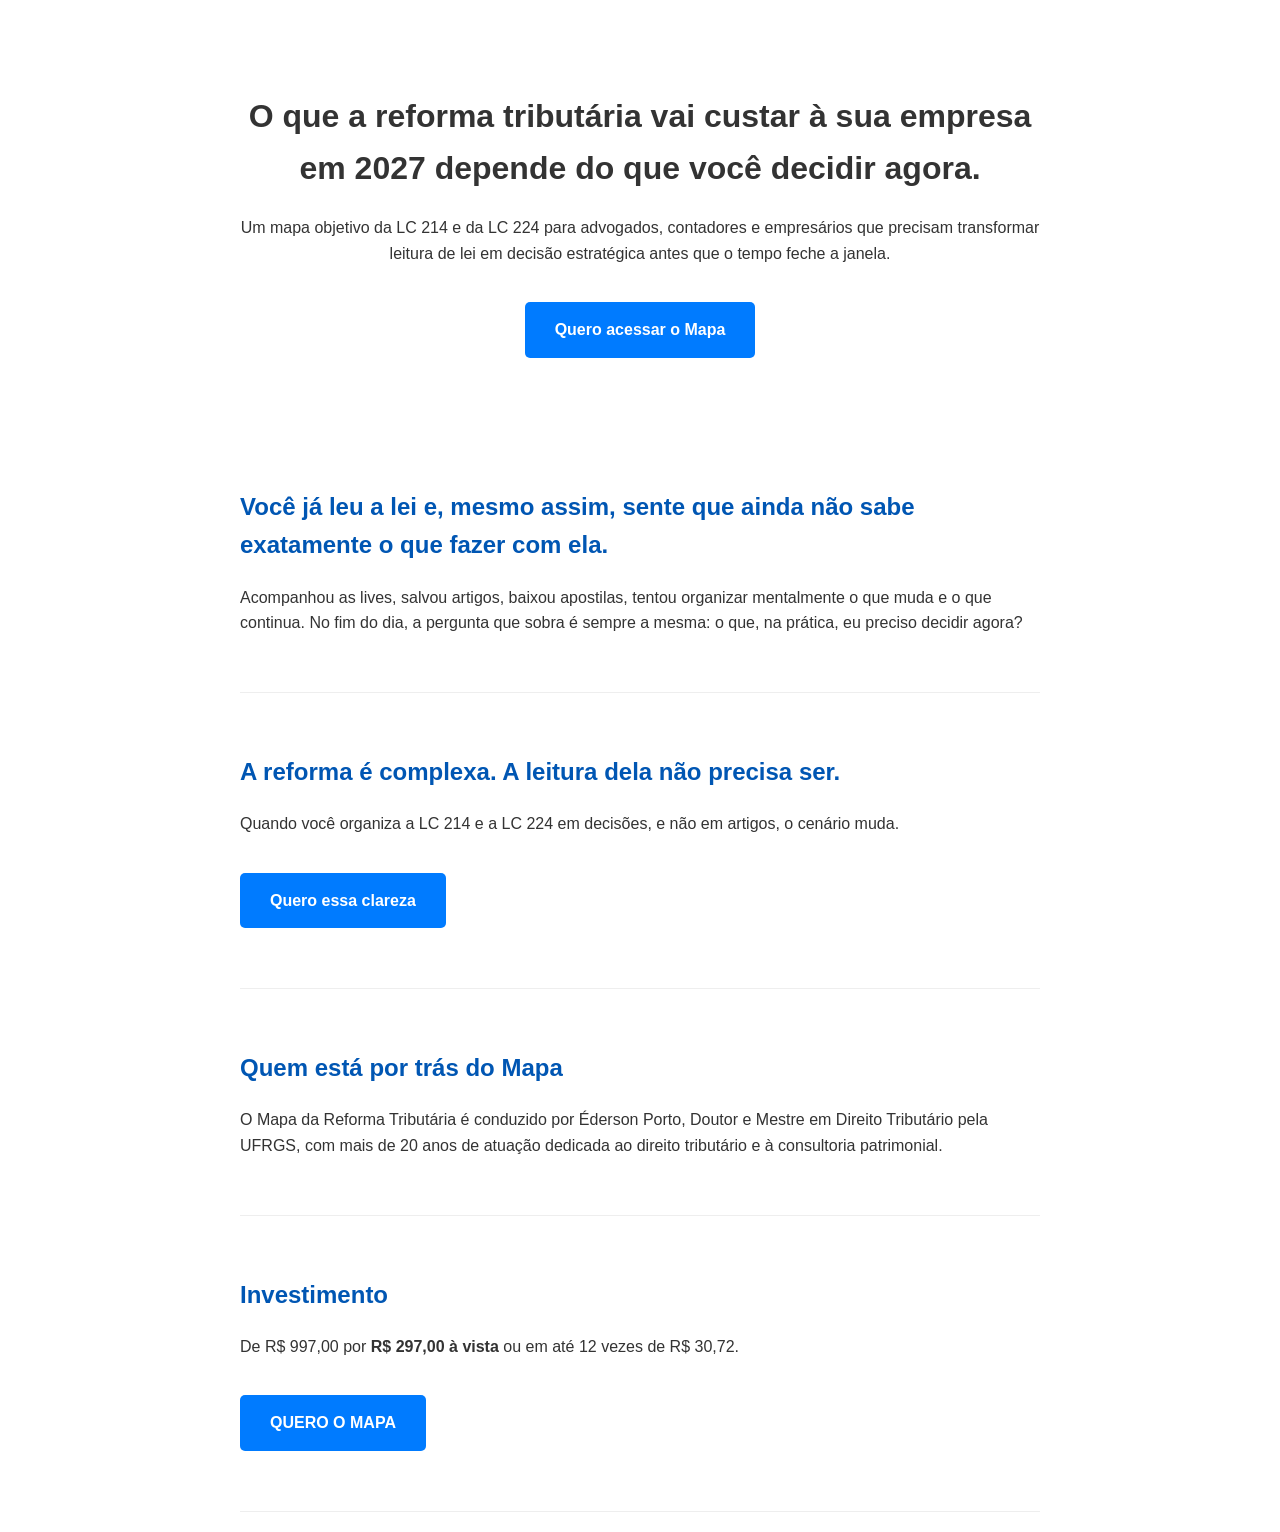
==== mapa-reforma-estratégico.html @ 12ea0cee "feat: deploy página mapa reforma estratégico" ====
<!DOCTYPE html>
<html lang="pt-BR">
<head>
    <meta charset="UTF-8">
    <meta name="viewport" content="width=device-width, initial-scale=1.0">
    <title>Mapa da Reforma Tributária Estratégico</title>
    <style>
        body { font-family: 'Inter', sans-serif; line-height: 1.6; color: #333; max-width: 800px; margin: 0 auto; padding: 20px; }
        .hero { text-align: center; padding: 50px 0; }
        .button { display: inline-block; padding: 15px 30px; background-color: #007bff; color: white; text-decoration: none; border-radius: 5px; font-weight: bold; margin: 20px 0; }
        .section { padding: 40px 0; border-bottom: 1px solid #eee; }
        h2 { color: #0056b3; }
    </style>
</head>
<body>
    <div class="hero">
        <h1>O que a reforma tributária vai custar à sua empresa em 2027 depende do que você decidir agora.</h1>
        <p>Um mapa objetivo da LC 214 e da LC 224 para advogados, contadores e empresários que precisam transformar leitura de lei em decisão estratégica antes que o tempo feche a janela.</p>
        <a href="#" class="button">Quero acessar o Mapa</a>
    </div>

    <div class="section">
        <h2>Você já leu a lei e, mesmo assim, sente que ainda não sabe exatamente o que fazer com ela.</h2>
        <p>Acompanhou as lives, salvou artigos, baixou apostilas, tentou organizar mentalmente o que muda e o que continua. No fim do dia, a pergunta que sobra é sempre a mesma: o que, na prática, eu preciso decidir agora?</p>
    </div>

    <div class="section">
        <h2>A reforma é complexa. A leitura dela não precisa ser.</h2>
        <p>Quando você organiza a LC 214 e a LC 224 em decisões, e não em artigos, o cenário muda.</p>
        <a href="#" class="button">Quero essa clareza</a>
    </div>

    <div class="section">
        <h2>Quem está por trás do Mapa</h2>
        <p>O Mapa da Reforma Tributária é conduzido por Éderson Porto, Doutor e Mestre em Direito Tributário pela UFRGS, com mais de 20 anos de atuação dedicada ao direito tributário e à consultoria patrimonial.</p>
    </div>

    <div class="section">
        <h2>Investimento</h2>
        <p>De R$ 997,00 por <strong>R$ 297,00 à vista</strong> ou em até 12 vezes de R$ 30,72.</p>
        <a href="#" class="button">QUERO O MAPA</a>
    </div>
</body>
</html>
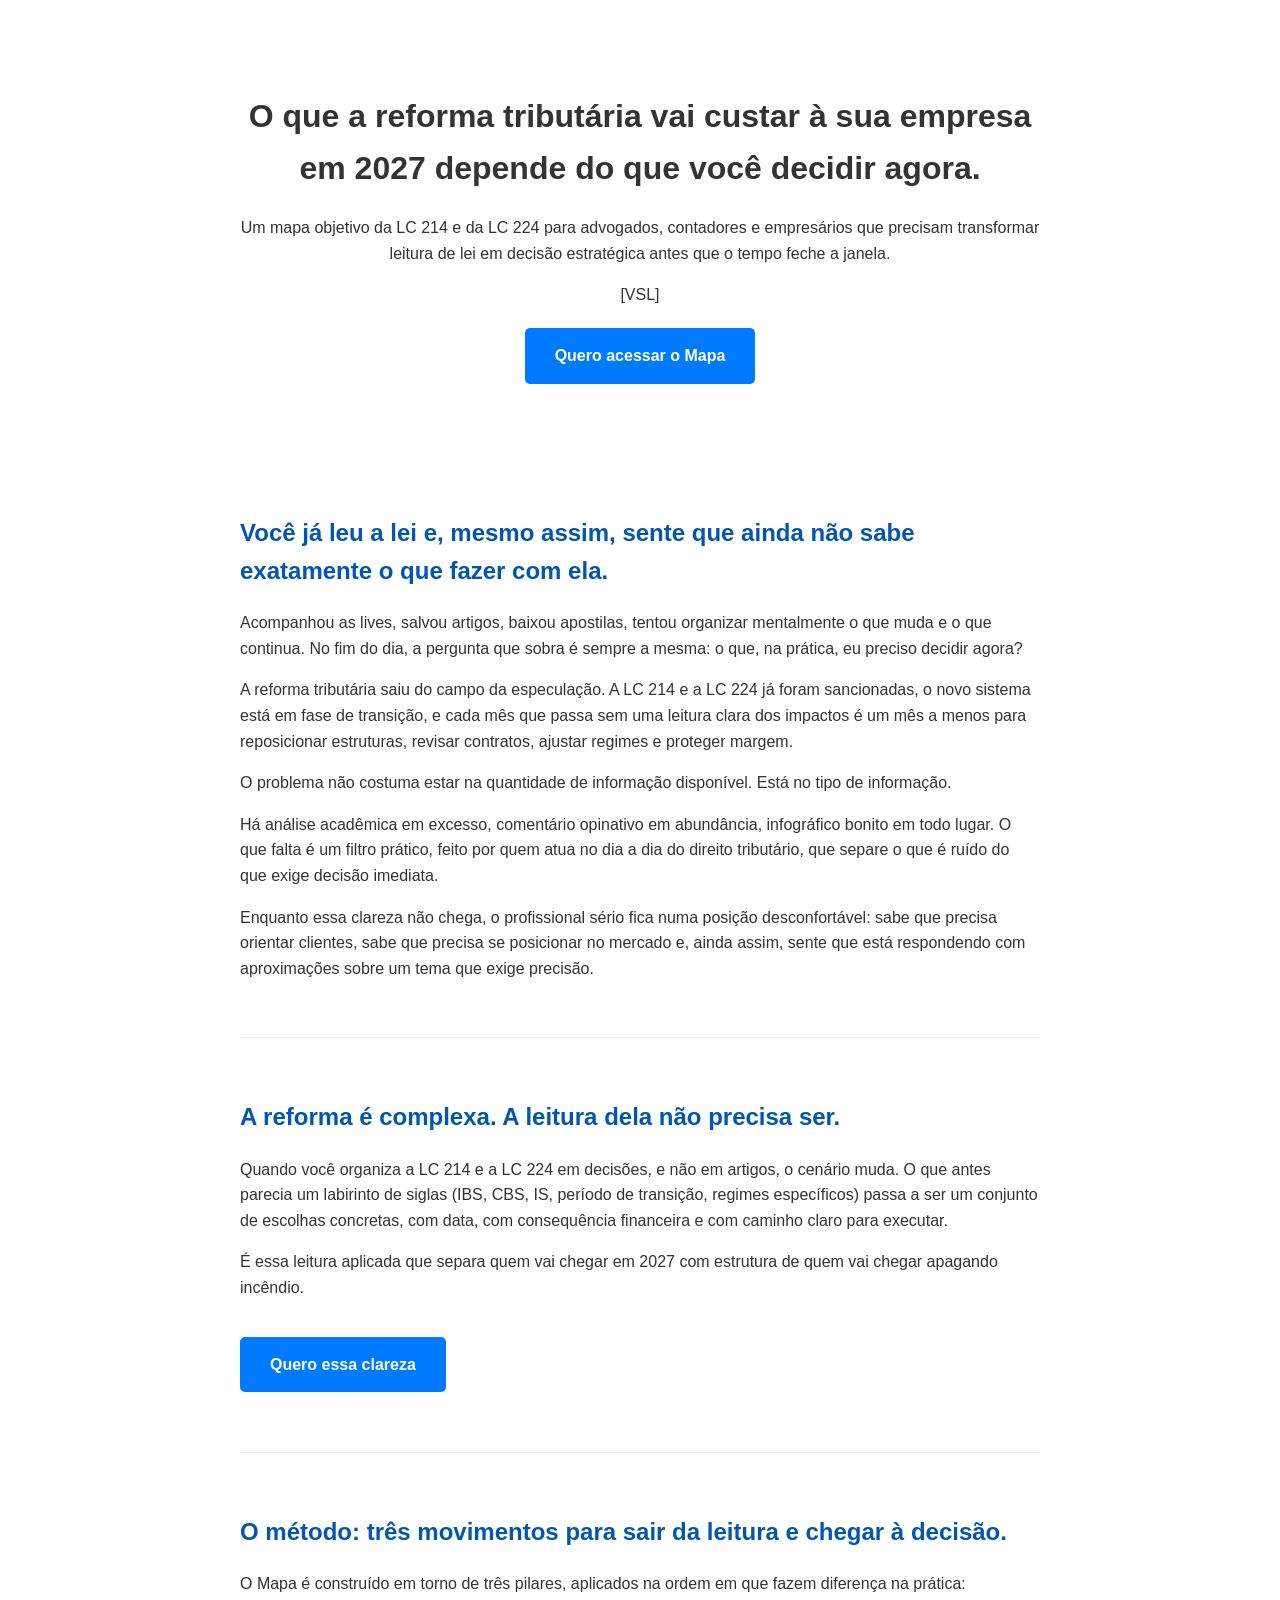
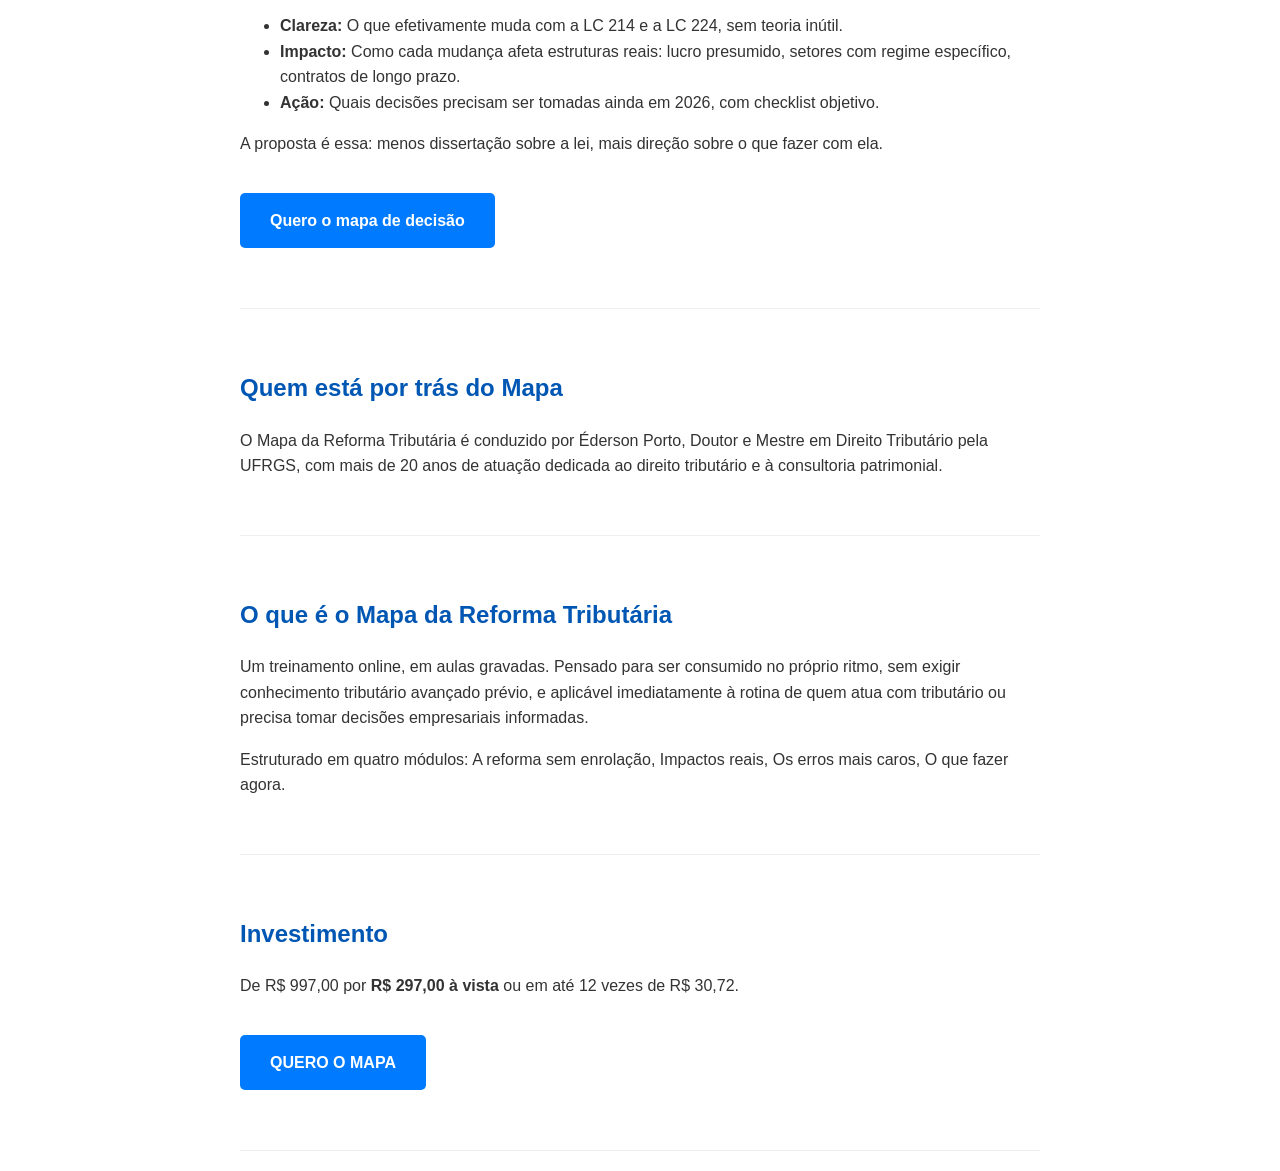
==== commit a84baab9: "feat: adicionar copy completa na pagina" ====
--- a/mapa-reforma-estratégico.html
+++ b/mapa-reforma-estratégico.html
@@ -3,7 +3,7 @@
 <head>
     <meta charset="UTF-8">
     <meta name="viewport" content="width=device-width, initial-scale=1.0">
-    <title>Mapa da Reforma Tributária Estratégico</title>
+    <title>Mapa da Reforma Tributária - Estratégico</title>
     <style>
         body { font-family: 'Inter', sans-serif; line-height: 1.6; color: #333; max-width: 800px; margin: 0 auto; padding: 20px; }
         .hero { text-align: center; padding: 50px 0; }
@@ -16,23 +16,47 @@
     <div class="hero">
         <h1>O que a reforma tributária vai custar à sua empresa em 2027 depende do que você decidir agora.</h1>
         <p>Um mapa objetivo da LC 214 e da LC 224 para advogados, contadores e empresários que precisam transformar leitura de lei em decisão estratégica antes que o tempo feche a janela.</p>
+        <div class="placeholder">[VSL]</div>
         <a href="#" class="button">Quero acessar o Mapa</a>
     </div>
 
     <div class="section">
         <h2>Você já leu a lei e, mesmo assim, sente que ainda não sabe exatamente o que fazer com ela.</h2>
         <p>Acompanhou as lives, salvou artigos, baixou apostilas, tentou organizar mentalmente o que muda e o que continua. No fim do dia, a pergunta que sobra é sempre a mesma: o que, na prática, eu preciso decidir agora?</p>
+        <p>A reforma tributária saiu do campo da especulação. A LC 214 e a LC 224 já foram sancionadas, o novo sistema está em fase de transição, e cada mês que passa sem uma leitura clara dos impactos é um mês a menos para reposicionar estruturas, revisar contratos, ajustar regimes e proteger margem.</p>
+        <p>O problema não costuma estar na quantidade de informação disponível. Está no tipo de informação.</p>
+        <p>Há análise acadêmica em excesso, comentário opinativo em abundância, infográfico bonito em todo lugar. O que falta é um filtro prático, feito por quem atua no dia a dia do direito tributário, que separe o que é ruído do que exige decisão imediata.</p>
+        <p>Enquanto essa clareza não chega, o profissional sério fica numa posição desconfortável: sabe que precisa orientar clientes, sabe que precisa se posicionar no mercado e, ainda assim, sente que está respondendo com aproximações sobre um tema que exige precisão.</p>
     </div>
 
     <div class="section">
         <h2>A reforma é complexa. A leitura dela não precisa ser.</h2>
-        <p>Quando você organiza a LC 214 e a LC 224 em decisões, e não em artigos, o cenário muda.</p>
+        <p>Quando você organiza a LC 214 e a LC 224 em decisões, e não em artigos, o cenário muda. O que antes parecia um labirinto de siglas (IBS, CBS, IS, período de transição, regimes específicos) passa a ser um conjunto de escolhas concretas, com data, com consequência financeira e com caminho claro para executar.</p>
+        <p>É essa leitura aplicada que separa quem vai chegar em 2027 com estrutura de quem vai chegar apagando incêndio.</p>
         <a href="#" class="button">Quero essa clareza</a>
+    </div>
+
+    <div class="section">
+        <h2>O método: três movimentos para sair da leitura e chegar à decisão.</h2>
+        <p>O Mapa é construído em torno de três pilares, aplicados na ordem em que fazem diferença na prática:</p>
+        <ul>
+            <li><strong>Clareza:</strong> O que efetivamente muda com a LC 214 e a LC 224, sem teoria inútil.</li>
+            <li><strong>Impacto:</strong> Como cada mudança afeta estruturas reais: lucro presumido, setores com regime específico, contratos de longo prazo.</li>
+            <li><strong>Ação:</strong> Quais decisões precisam ser tomadas ainda em 2026, com checklist objetivo.</li>
+        </ul>
+        <p>A proposta é essa: menos dissertação sobre a lei, mais direção sobre o que fazer com ela.</p>
+        <a href="#" class="button">Quero o mapa de decisão</a>
     </div>
 
     <div class="section">
         <h2>Quem está por trás do Mapa</h2>
         <p>O Mapa da Reforma Tributária é conduzido por Éderson Porto, Doutor e Mestre em Direito Tributário pela UFRGS, com mais de 20 anos de atuação dedicada ao direito tributário e à consultoria patrimonial.</p>
+    </div>
+
+    <div class="section">
+        <h2>O que é o Mapa da Reforma Tributária</h2>
+        <p>Um treinamento online, em aulas gravadas. Pensado para ser consumido no próprio ritmo, sem exigir conhecimento tributário avançado prévio, e aplicável imediatamente à rotina de quem atua com tributário ou precisa tomar decisões empresariais informadas.</p>
+        <p>Estruturado em quatro módulos: A reforma sem enrolação, Impactos reais, Os erros mais caros, O que fazer agora.</p>
     </div>
 
     <div class="section">
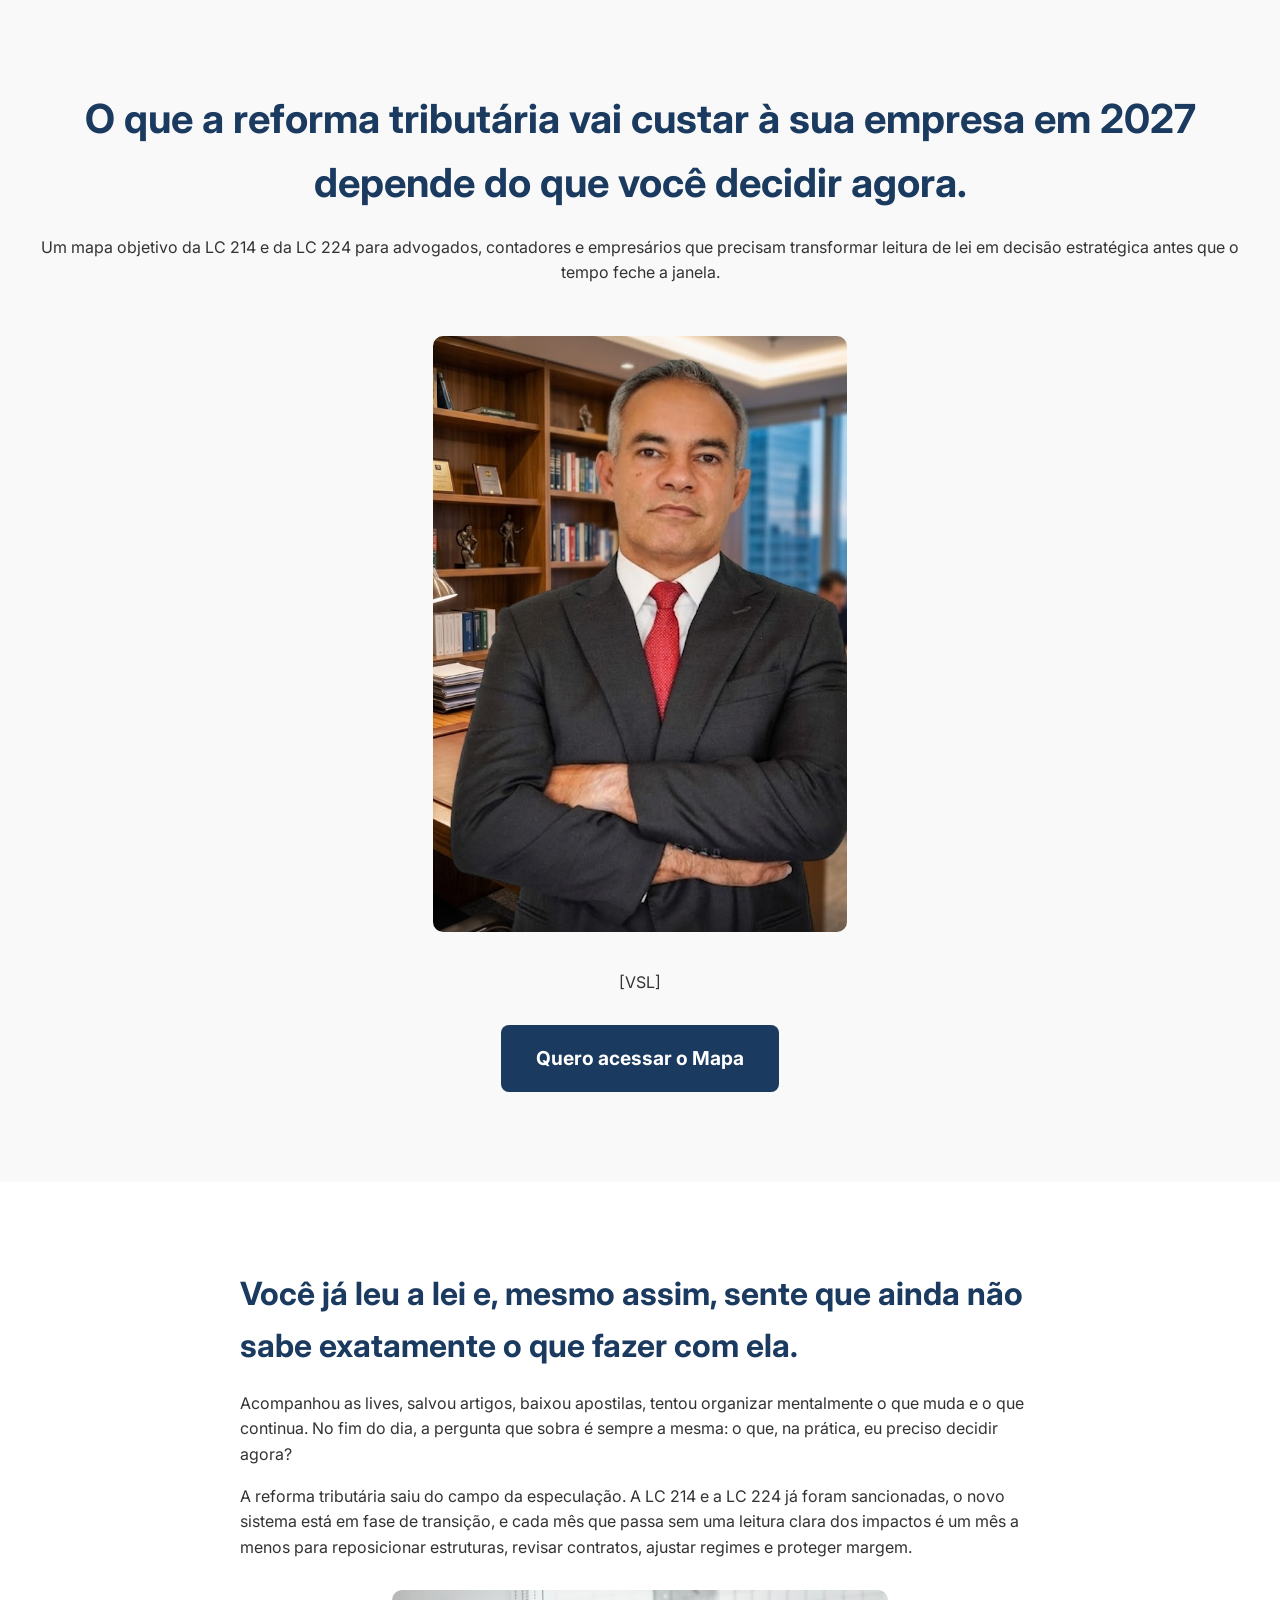
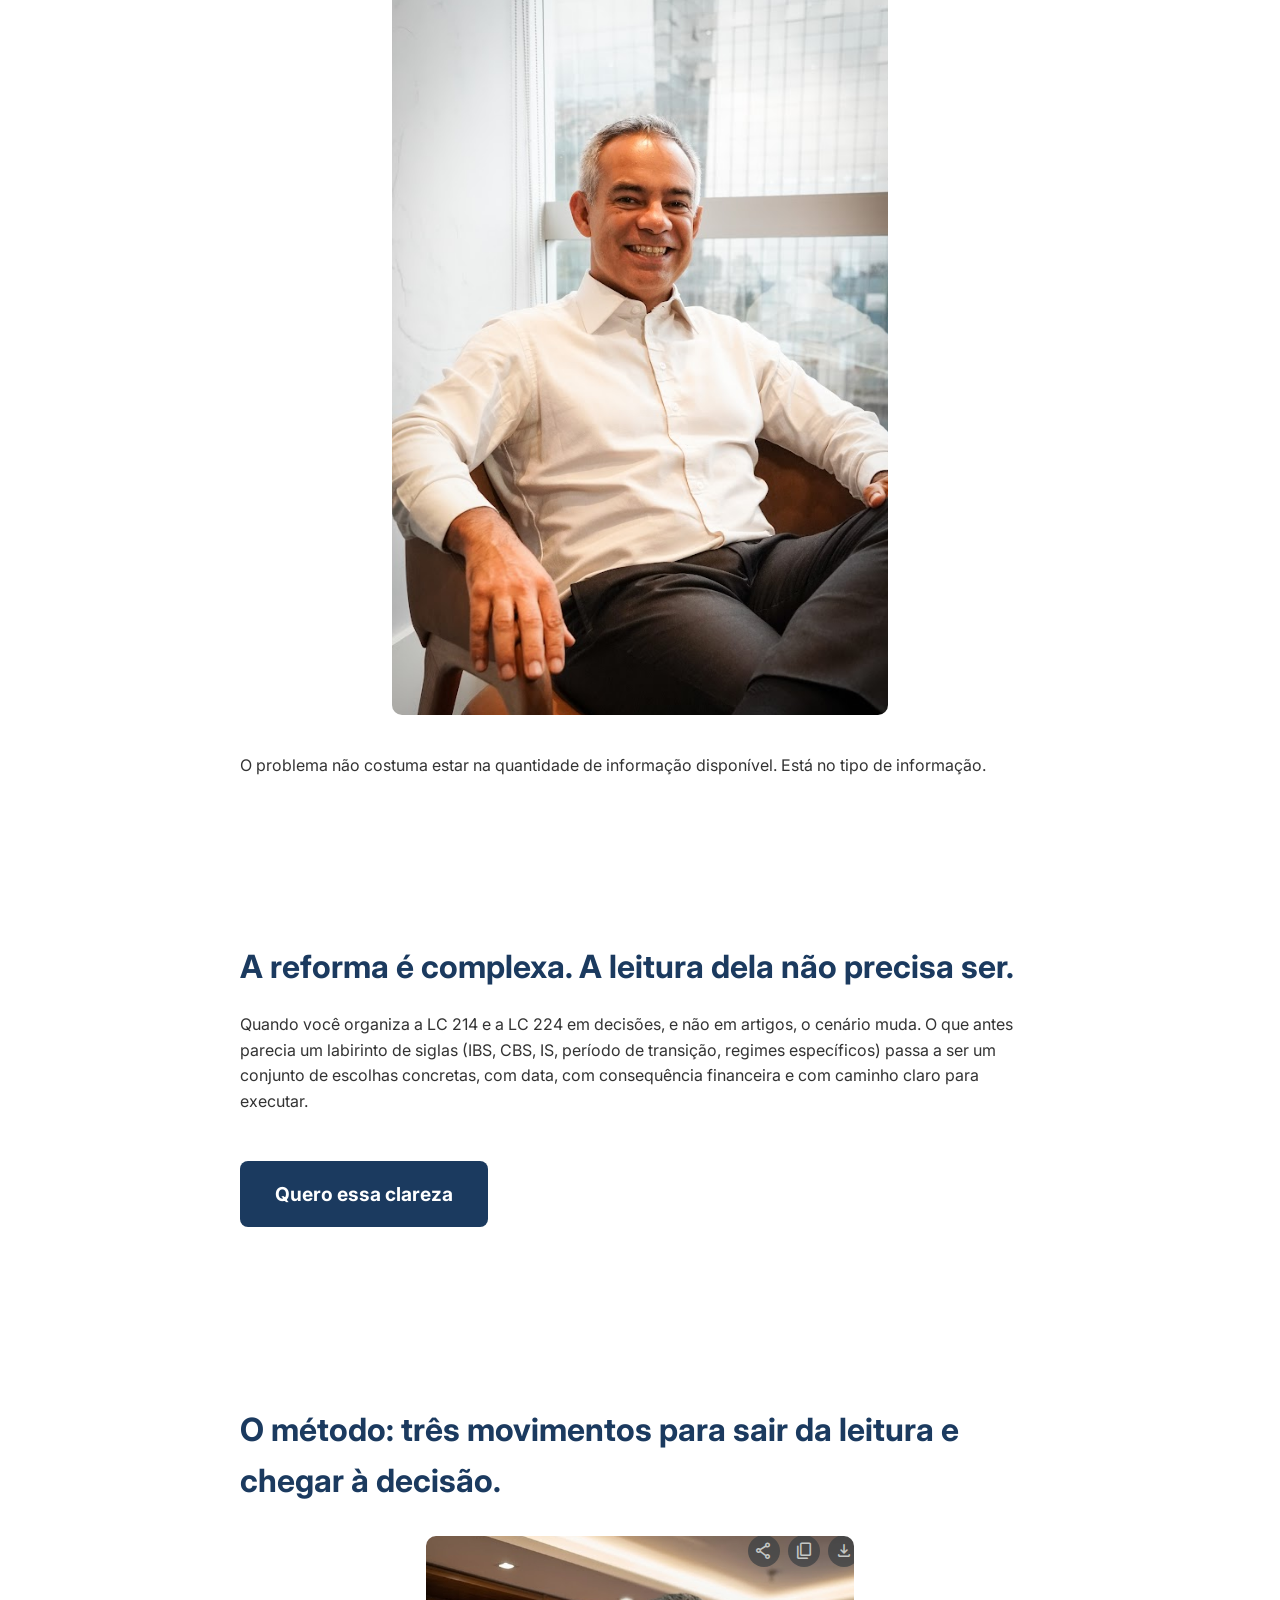
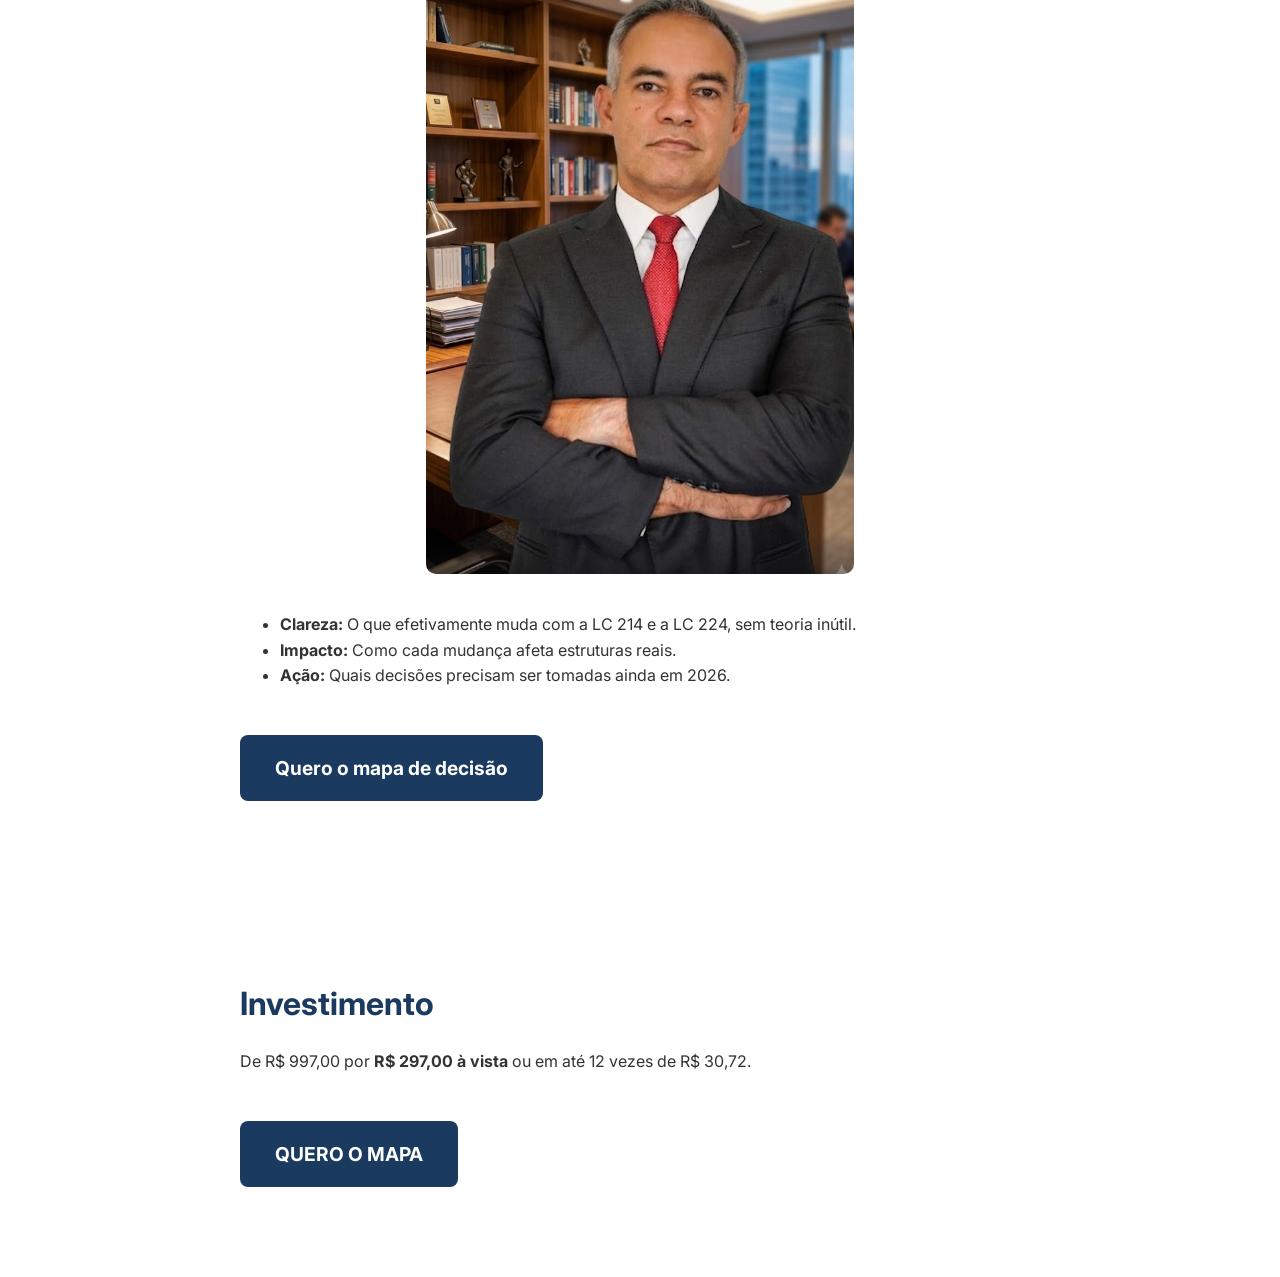
==== commit 03eb351d: "feat: adicionar CSS profissional e imagens locais" ====
--- a/mapa-reforma-estratégico.html
+++ b/mapa-reforma-estratégico.html
@@ -4,18 +4,18 @@
     <meta charset="UTF-8">
     <meta name="viewport" content="width=device-width, initial-scale=1.0">
     <title>Mapa da Reforma Tributária - Estratégico</title>
-    <style>
-        body { font-family: 'Inter', sans-serif; line-height: 1.6; color: #333; max-width: 800px; margin: 0 auto; padding: 20px; }
-        .hero { text-align: center; padding: 50px 0; }
-        .button { display: inline-block; padding: 15px 30px; background-color: #007bff; color: white; text-decoration: none; border-radius: 5px; font-weight: bold; margin: 20px 0; }
-        .section { padding: 40px 0; border-bottom: 1px solid #eee; }
-        h2 { color: #0056b3; }
-    </style>
+    <link rel="stylesheet" href="style.css">
+    <link href="https://fonts.googleapis.com/css2?family=Inter:wght@400;700&display=swap" rel="stylesheet">
 </head>
 <body>
     <div class="hero">
         <h1>O que a reforma tributária vai custar à sua empresa em 2027 depende do que você decidir agora.</h1>
         <p>Um mapa objetivo da LC 214 e da LC 224 para advogados, contadores e empresários que precisam transformar leitura de lei em decisão estratégica antes que o tempo feche a janela.</p>
+        
+        <div class="image-container">
+            <img src="ederson-hero.png" alt="Mapa da Reforma Tributária">
+        </div>
+        
         <div class="placeholder">[VSL]</div>
         <a href="#" class="button">Quero acessar o Mapa</a>
     </div>
@@ -24,39 +24,31 @@
         <h2>Você já leu a lei e, mesmo assim, sente que ainda não sabe exatamente o que fazer com ela.</h2>
         <p>Acompanhou as lives, salvou artigos, baixou apostilas, tentou organizar mentalmente o que muda e o que continua. No fim do dia, a pergunta que sobra é sempre a mesma: o que, na prática, eu preciso decidir agora?</p>
         <p>A reforma tributária saiu do campo da especulação. A LC 214 e a LC 224 já foram sancionadas, o novo sistema está em fase de transição, e cada mês que passa sem uma leitura clara dos impactos é um mês a menos para reposicionar estruturas, revisar contratos, ajustar regimes e proteger margem.</p>
+        
+        <div class="image-container">
+            <img src="ederson-1.png" alt="Análise da Reforma">
+        </div>
+        
         <p>O problema não costuma estar na quantidade de informação disponível. Está no tipo de informação.</p>
-        <p>Há análise acadêmica em excesso, comentário opinativo em abundância, infográfico bonito em todo lugar. O que falta é um filtro prático, feito por quem atua no dia a dia do direito tributário, que separe o que é ruído do que exige decisão imediata.</p>
-        <p>Enquanto essa clareza não chega, o profissional sério fica numa posição desconfortável: sabe que precisa orientar clientes, sabe que precisa se posicionar no mercado e, ainda assim, sente que está respondendo com aproximações sobre um tema que exige precisão.</p>
     </div>
 
     <div class="section">
         <h2>A reforma é complexa. A leitura dela não precisa ser.</h2>
         <p>Quando você organiza a LC 214 e a LC 224 em decisões, e não em artigos, o cenário muda. O que antes parecia um labirinto de siglas (IBS, CBS, IS, período de transição, regimes específicos) passa a ser um conjunto de escolhas concretas, com data, com consequência financeira e com caminho claro para executar.</p>
-        <p>É essa leitura aplicada que separa quem vai chegar em 2027 com estrutura de quem vai chegar apagando incêndio.</p>
         <a href="#" class="button">Quero essa clareza</a>
     </div>
 
     <div class="section">
         <h2>O método: três movimentos para sair da leitura e chegar à decisão.</h2>
-        <p>O Mapa é construído em torno de três pilares, aplicados na ordem em que fazem diferença na prática:</p>
+        <div class="image-container">
+            <img src="ederson-2.png" alt="Método do Mapa">
+        </div>
         <ul>
             <li><strong>Clareza:</strong> O que efetivamente muda com a LC 214 e a LC 224, sem teoria inútil.</li>
-            <li><strong>Impacto:</strong> Como cada mudança afeta estruturas reais: lucro presumido, setores com regime específico, contratos de longo prazo.</li>
-            <li><strong>Ação:</strong> Quais decisões precisam ser tomadas ainda em 2026, com checklist objetivo.</li>
+            <li><strong>Impacto:</strong> Como cada mudança afeta estruturas reais.</li>
+            <li><strong>Ação:</strong> Quais decisões precisam ser tomadas ainda em 2026.</li>
         </ul>
-        <p>A proposta é essa: menos dissertação sobre a lei, mais direção sobre o que fazer com ela.</p>
         <a href="#" class="button">Quero o mapa de decisão</a>
-    </div>
-
-    <div class="section">
-        <h2>Quem está por trás do Mapa</h2>
-        <p>O Mapa da Reforma Tributária é conduzido por Éderson Porto, Doutor e Mestre em Direito Tributário pela UFRGS, com mais de 20 anos de atuação dedicada ao direito tributário e à consultoria patrimonial.</p>
-    </div>
-
-    <div class="section">
-        <h2>O que é o Mapa da Reforma Tributária</h2>
-        <p>Um treinamento online, em aulas gravadas. Pensado para ser consumido no próprio ritmo, sem exigir conhecimento tributário avançado prévio, e aplicável imediatamente à rotina de quem atua com tributário ou precisa tomar decisões empresariais informadas.</p>
-        <p>Estruturado em quatro módulos: A reforma sem enrolação, Impactos reais, Os erros mais caros, O que fazer agora.</p>
     </div>
 
     <div class="section">
--- a/style.css
+++ b/style.css
@@ -0,0 +1,56 @@
+body {
+    font-family: 'Inter', sans-serif;
+    line-height: 1.6;
+    color: #333;
+    margin: 0;
+    padding: 0;
+}
+.hero {
+    text-align: center;
+    padding: 60px 20px;
+    background-color: #f9f9f9;
+}
+.hero h1 {
+    font-size: 2.5rem;
+    color: #1b3a5f;
+    margin-bottom: 20px;
+}
+.hero img {
+    max-width: 100%;
+    height: auto;
+    margin-top: 20px;
+}
+.button {
+    display: inline-block;
+    padding: 18px 35px;
+    background-color: #1b3a5f;
+    color: white;
+    text-decoration: none;
+    border-radius: 8px;
+    font-weight: bold;
+    font-size: 1.2rem;
+    margin: 30px 0;
+    transition: background 0.3s;
+}
+.button:hover {
+    background-color: #2e5984;
+}
+.section {
+    padding: 60px 20px;
+    max-width: 800px;
+    margin: 0 auto;
+}
+.section h2 {
+    color: #1b3a5f;
+    font-size: 2rem;
+    margin-bottom: 20px;
+}
+.image-container {
+    text-align: center;
+    margin: 30px 0;
+}
+.image-container img {
+    max-width: 100%;
+    height: auto;
+    border-radius: 10px;
+}
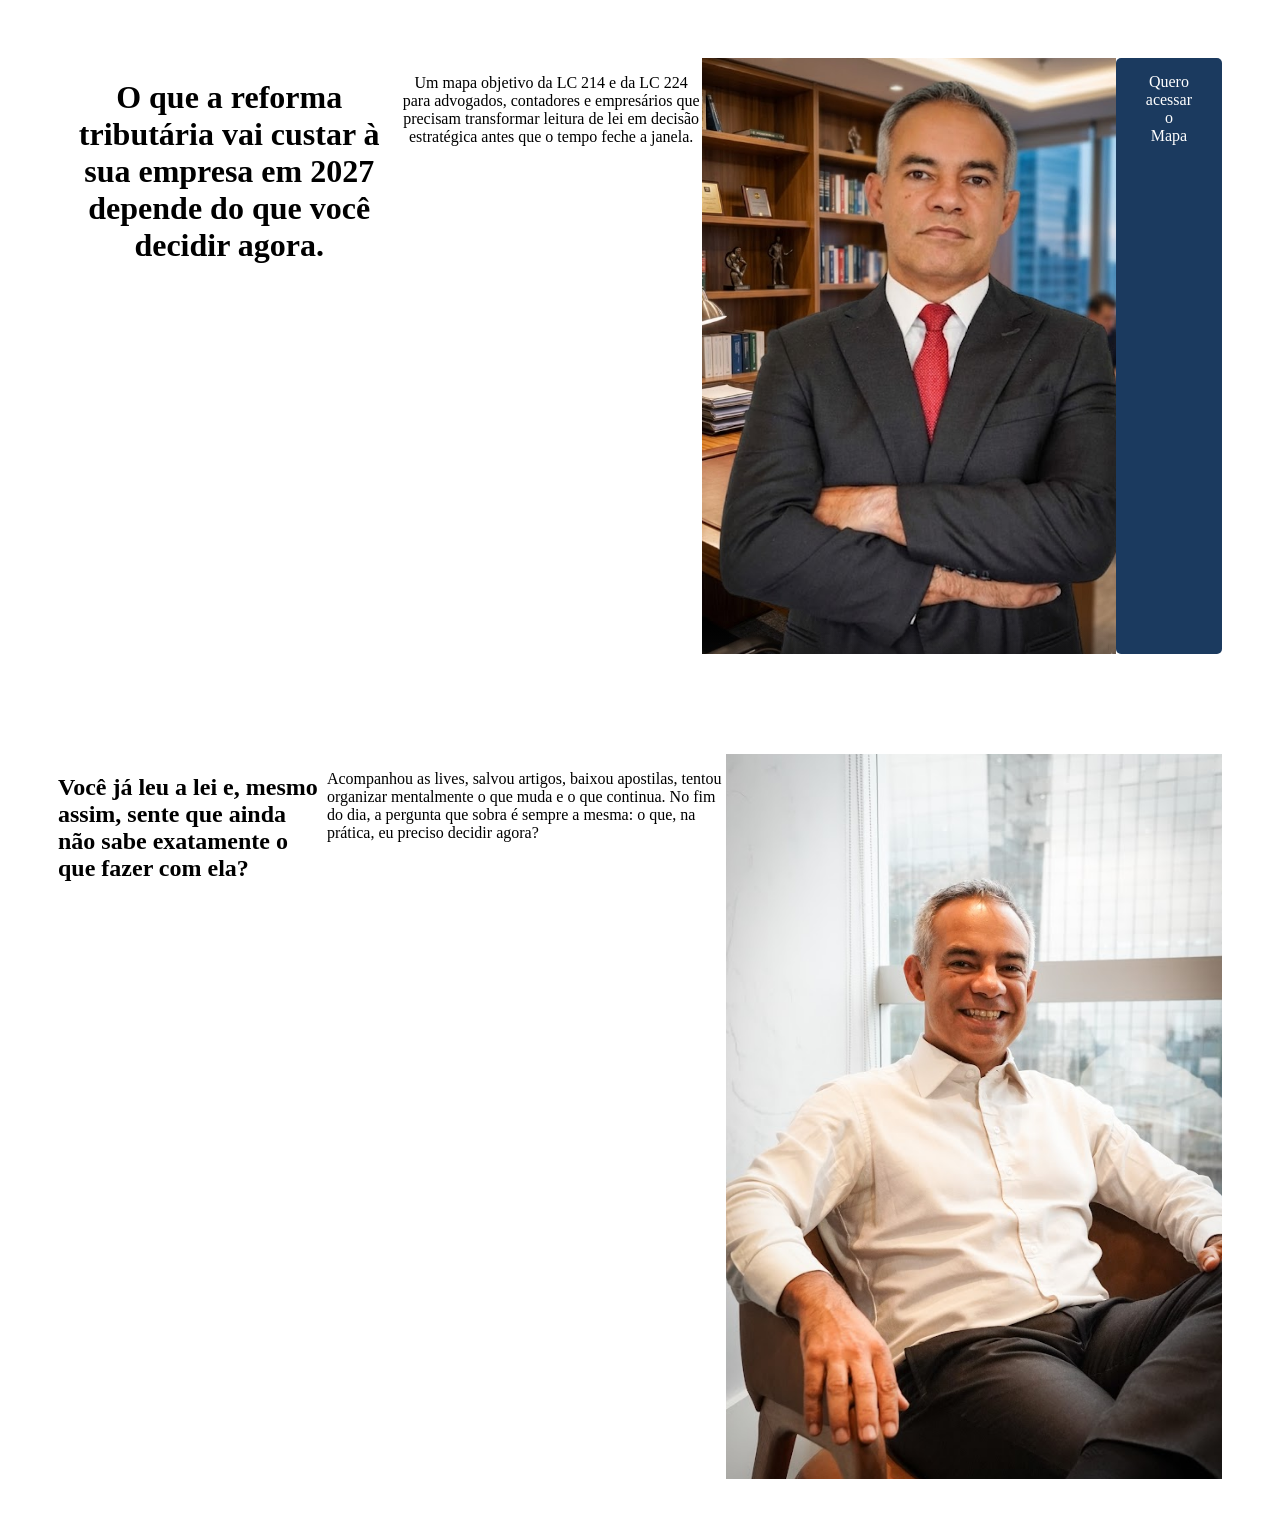
==== commit 4ca38f24: "feat: adicionar CSS local e ajustar estrutura para maior fidelidade" ====
--- a/mapa-reforma-estratégico.html
+++ b/mapa-reforma-estratégico.html
@@ -4,57 +4,28 @@
     <meta charset="UTF-8">
     <meta name="viewport" content="width=device-width, initial-scale=1.0">
     <title>Mapa da Reforma Tributária - Estratégico</title>
-    <link rel="stylesheet" href="style.css">
+    <link rel="stylesheet" href="css/theme.css">
+    <link rel="stylesheet" href="css/post-5550.css">
+    <link rel="stylesheet" href="css/custom-frontend.min.css">
     <link href="https://fonts.googleapis.com/css2?family=Inter:wght@400;700&display=swap" rel="stylesheet">
 </head>
-<body>
-    <div class="hero">
-        <h1>O que a reforma tributária vai custar à sua empresa em 2027 depende do que você decidir agora.</h1>
-        <p>Um mapa objetivo da LC 214 e da LC 224 para advogados, contadores e empresários que precisam transformar leitura de lei em decisão estratégica antes que o tempo feche a janela.</p>
-        
-        <div class="image-container">
-            <img src="ederson-hero.png" alt="Mapa da Reforma Tributária">
+<body class="elementor-default elementor-template-canvas">
+    <div class="elementor elementor-5550">
+        <!-- Hero Section -->
+        <div class="elementor-element elementor-element-2b404fb e-con e-parent" style="text-align: center; padding: 50px;">
+            <h1>O que a reforma tributária vai custar à sua empresa em 2027 depende do que você decidir agora.</h1>
+            <p>Um mapa objetivo da LC 214 e da LC 224 para advogados, contadores e empresários que precisam transformar leitura de lei em decisão estratégica antes que o tempo feche a janela.</p>
+            <img src="ederson-hero.png" alt="Hero Image" style="max-width: 100%; height: auto;">
+            <br>
+            <a href="#" style="padding: 15px 30px; background-color: #1b3a5f; color: white; text-decoration: none; border-radius: 5px;">Quero acessar o Mapa</a>
         </div>
-        
-        <div class="placeholder">[VSL]</div>
-        <a href="#" class="button">Quero acessar o Mapa</a>
-    </div>
 
-    <div class="section">
-        <h2>Você já leu a lei e, mesmo assim, sente que ainda não sabe exatamente o que fazer com ela.</h2>
-        <p>Acompanhou as lives, salvou artigos, baixou apostilas, tentou organizar mentalmente o que muda e o que continua. No fim do dia, a pergunta que sobra é sempre a mesma: o que, na prática, eu preciso decidir agora?</p>
-        <p>A reforma tributária saiu do campo da especulação. A LC 214 e a LC 224 já foram sancionadas, o novo sistema está em fase de transição, e cada mês que passa sem uma leitura clara dos impactos é um mês a menos para reposicionar estruturas, revisar contratos, ajustar regimes e proteger margem.</p>
-        
-        <div class="image-container">
-            <img src="ederson-1.png" alt="Análise da Reforma">
+        <!-- Content Section -->
+        <div class="elementor-element elementor-element-008cbfd e-con e-parent" style="padding: 50px;">
+            <h2>Você já leu a lei e, mesmo assim, sente que ainda não sabe exatamente o que fazer com ela?</h2>
+            <p>Acompanhou as lives, salvou artigos, baixou apostilas, tentou organizar mentalmente o que muda e o que continua. No fim do dia, a pergunta que sobra é sempre a mesma: o que, na prática, eu preciso decidir agora?</p>
+            <img src="ederson-1.png" alt="Análise">
         </div>
-        
-        <p>O problema não costuma estar na quantidade de informação disponível. Está no tipo de informação.</p>
-    </div>
-
-    <div class="section">
-        <h2>A reforma é complexa. A leitura dela não precisa ser.</h2>
-        <p>Quando você organiza a LC 214 e a LC 224 em decisões, e não em artigos, o cenário muda. O que antes parecia um labirinto de siglas (IBS, CBS, IS, período de transição, regimes específicos) passa a ser um conjunto de escolhas concretas, com data, com consequência financeira e com caminho claro para executar.</p>
-        <a href="#" class="button">Quero essa clareza</a>
-    </div>
-
-    <div class="section">
-        <h2>O método: três movimentos para sair da leitura e chegar à decisão.</h2>
-        <div class="image-container">
-            <img src="ederson-2.png" alt="Método do Mapa">
-        </div>
-        <ul>
-            <li><strong>Clareza:</strong> O que efetivamente muda com a LC 214 e a LC 224, sem teoria inútil.</li>
-            <li><strong>Impacto:</strong> Como cada mudança afeta estruturas reais.</li>
-            <li><strong>Ação:</strong> Quais decisões precisam ser tomadas ainda em 2026.</li>
-        </ul>
-        <a href="#" class="button">Quero o mapa de decisão</a>
-    </div>
-
-    <div class="section">
-        <h2>Investimento</h2>
-        <p>De R$ 997,00 por <strong>R$ 297,00 à vista</strong> ou em até 12 vezes de R$ 30,72.</p>
-        <a href="#" class="button">QUERO O MAPA</a>
     </div>
 </body>
 </html>
--- a/css/post-5550.css
+++ b/css/post-5550.css
@@ -0,0 +1,310 @@
+.elementor-5550 .elementor-element.elementor-element-2b404fb{--display:flex;--flex-direction:column;--container-widget-width:calc( ( 1 - var( --container-widget-flex-grow ) ) * 100% );--container-widget-height:initial;--container-widget-flex-grow:0;--container-widget-align-self:initial;--flex-wrap-mobile:wrap;--justify-content:center;--align-items:center;--flex-wrap:wrap;--overflow:hidden;--overlay-opacity:1;--padding-top:12vw;--padding-bottom:12vw;--padding-left:0vw;--padding-right:0vw;--z-index:3;}.elementor-5550 .elementor-element.elementor-element-2b404fb:not(.elementor-motion-effects-element-type-background), .elementor-5550 .elementor-element.elementor-element-2b404fb > .elementor-motion-effects-container > .elementor-motion-effects-layer{background-image:url("https://edersonporto.com/wp-content/uploads/2025/08/Slice-1-3.webp");background-position:top center;background-repeat:no-repeat;background-size:cover;}.elementor-5550 .elementor-element.elementor-element-2b404fb::before, .elementor-5550 .elementor-element.elementor-element-2b404fb > .elementor-background-video-container::before, .elementor-5550 .elementor-element.elementor-element-2b404fb > .e-con-inner > .elementor-background-video-container::before, .elementor-5550 .elementor-element.elementor-element-2b404fb > .elementor-background-slideshow::before, .elementor-5550 .elementor-element.elementor-element-2b404fb > .e-con-inner > .elementor-background-slideshow::before, .elementor-5550 .elementor-element.elementor-element-2b404fb > .elementor-motion-effects-container > .elementor-motion-effects-layer::before{--background-overlay:'';}.elementor-widget-image-box .elementor-image-box-title{font-family:var( --e-global-typography-primary-font-family ), Sans-serif;font-weight:var( --e-global-typography-primary-font-weight );line-height:var( --e-global-typography-primary-line-height );word-spacing:var( --e-global-typography-primary-word-spacing );color:var( --e-global-color-primary );}.elementor-widget-image-box:has(:hover) .elementor-image-box-title,
+					 .elementor-widget-image-box:has(:focus) .elementor-image-box-title{color:var( --e-global-color-primary );}.elementor-widget-image-box .elementor-image-box-description{font-family:var( --e-global-typography-text-font-family ), Sans-serif;font-weight:var( --e-global-typography-text-font-weight );line-height:var( --e-global-typography-text-line-height );word-spacing:var( --e-global-typography-text-word-spacing );color:var( --e-global-color-text );}.elementor-5550 .elementor-element.elementor-element-9d6a9d4{width:var( --container-widget-width, 536px );max-width:536px;--container-widget-width:536px;--container-widget-flex-grow:0;}.elementor-5550 .elementor-element.elementor-element-9d6a9d4.elementor-element{--align-self:flex-start;}.elementor-5550 .elementor-element.elementor-element-9d6a9d4 .elementor-image-box-wrapper{text-align:left;}.elementor-5550 .elementor-element.elementor-element-9d6a9d4.elementor-position-right .elementor-image-box-img{margin-left:19px;}.elementor-5550 .elementor-element.elementor-element-9d6a9d4.elementor-position-left .elementor-image-box-img{margin-right:19px;}.elementor-5550 .elementor-element.elementor-element-9d6a9d4.elementor-position-top .elementor-image-box-img{margin-bottom:19px;}.elementor-5550 .elementor-element.elementor-element-9d6a9d4 .elementor-image-box-wrapper .elementor-image-box-img{width:100%;}.elementor-5550 .elementor-element.elementor-element-9d6a9d4 .elementor-image-box-img img{transition-duration:0.3s;}.elementor-5550 .elementor-element.elementor-element-9d6a9d4 .elementor-image-box-title{font-family:"Merriweather", Sans-serif;font-size:40px;font-weight:400;line-height:120%;color:#FFFFFF;}.elementor-5550 .elementor-element.elementor-element-9d6a9d4 .elementor-image-box-description{font-family:"Inter", Sans-serif;font-size:18px;font-weight:400;color:#FFFFFF;}.elementor-5550 .elementor-element.elementor-element-a97aa50{--display:flex;--flex-direction:column;--container-widget-width:calc( ( 1 - var( --container-widget-flex-grow ) ) * 100% );--container-widget-height:initial;--container-widget-flex-grow:0;--container-widget-align-self:initial;--flex-wrap-mobile:wrap;--justify-content:center;--align-items:center;--padding-top:0px;--padding-bottom:0px;--padding-left:0px;--padding-right:0px;}.elementor-5550 .elementor-element.elementor-element-a97aa50.e-con{--align-self:flex-start;}.elementor-widget-button .elementor-button{background-color:var( --e-global-color-accent );font-family:var( --e-global-typography-accent-font-family ), Sans-serif;font-weight:var( --e-global-typography-accent-font-weight );line-height:var( --e-global-typography-accent-line-height );word-spacing:var( --e-global-typography-accent-word-spacing );}.elementor-5550 .elementor-element.elementor-element-4a8ea70 .elementor-button{background-color:transparent;font-family:"Inter", Sans-serif;font-size:18px;font-weight:700;text-transform:uppercase;fill:#000000;color:#000000;background-image:linear-gradient(90deg, #FFFFFF 0%, #F3CB7D 100%);border-style:none;border-radius:44px 44px 44px 44px;padding:20px 20px 20px 20px;}.elementor-5550 .elementor-element.elementor-element-4a8ea70{width:100%;max-width:100%;}.elementor-5550 .elementor-element.elementor-element-4a8ea70.elementor-element{--align-self:flex-start;}.elementor-5550 .elementor-element.elementor-element-4a8ea70 .elementor-button .elementor-button-content-wrapper{justify-content:center;}.elementor-5550 .elementor-element.elementor-element-008cbfd{--display:flex;--flex-direction:row;--container-widget-width:calc( ( 1 - var( --container-widget-flex-grow ) ) * 100% );--container-widget-height:100%;--container-widget-flex-grow:1;--container-widget-align-self:stretch;--flex-wrap-mobile:wrap;--justify-content:center;--align-items:center;--overlay-opacity:1;--padding-top:4vw;--padding-bottom:4vw;--padding-left:0vw;--padding-right:0vw;}.elementor-5550 .elementor-element.elementor-element-008cbfd::before, .elementor-5550 .elementor-element.elementor-element-008cbfd > .elementor-background-video-container::before, .elementor-5550 .elementor-element.elementor-element-008cbfd > .e-con-inner > .elementor-background-video-container::before, .elementor-5550 .elementor-element.elementor-element-008cbfd > .elementor-background-slideshow::before, .elementor-5550 .elementor-element.elementor-element-008cbfd > .e-con-inner > .elementor-background-slideshow::before, .elementor-5550 .elementor-element.elementor-element-008cbfd > .elementor-motion-effects-container > .elementor-motion-effects-layer::before{--background-overlay:'';}.elementor-5550 .elementor-element.elementor-element-ac35bd7{width:var( --container-widget-width, 673px );max-width:673px;--container-widget-width:673px;--container-widget-flex-grow:0;z-index:12;}.elementor-5550 .elementor-element.elementor-element-ac35bd7.elementor-element{--align-self:center;}.elementor-5550 .elementor-element.elementor-element-ac35bd7 .elementor-image-box-wrapper{text-align:center;}.elementor-5550 .elementor-element.elementor-element-ac35bd7 .elementor-image-box-title{font-family:"Merriweather", Sans-serif;font-size:41px;font-weight:400;line-height:128%;color:#FFFFFF;}.elementor-5550 .elementor-element.elementor-element-ac35bd7 .elementor-image-box-description{font-family:"Inter", Sans-serif;font-size:20px;font-weight:400;line-height:150%;color:#F3F3F2;}.elementor-widget-image .widget-image-caption{color:var( --e-global-color-text );font-family:var( --e-global-typography-text-font-family ), Sans-serif;font-weight:var( --e-global-typography-text-font-weight );line-height:var( --e-global-typography-text-line-height );word-spacing:var( --e-global-typography-text-word-spacing );}.elementor-5550 .elementor-element.elementor-element-dd166f1{width:var( --container-widget-width, 32% );max-width:32%;--container-widget-width:32%;--container-widget-flex-grow:0;top:0px;}body:not(.rtl) .elementor-5550 .elementor-element.elementor-element-dd166f1{left:0px;}body.rtl .elementor-5550 .elementor-element.elementor-element-dd166f1{right:0px;}.elementor-5550 .elementor-element.elementor-element-dd166f1 img{width:100%;}.elementor-5550 .elementor-element.elementor-element-b1a94a7{--display:flex;--flex-direction:row;--container-widget-width:calc( ( 1 - var( --container-widget-flex-grow ) ) * 100% );--container-widget-height:100%;--container-widget-flex-grow:1;--container-widget-align-self:stretch;--flex-wrap-mobile:wrap;--justify-content:center;--align-items:center;--overlay-opacity:1;--padding-top:4vw;--padding-bottom:4vw;--padding-left:0vw;--padding-right:0vw;}.elementor-5550 .elementor-element.elementor-element-b1a94a7::before, .elementor-5550 .elementor-element.elementor-element-b1a94a7 > .elementor-background-video-container::before, .elementor-5550 .elementor-element.elementor-element-b1a94a7 > .e-con-inner > .elementor-background-video-container::before, .elementor-5550 .elementor-element.elementor-element-b1a94a7 > .elementor-background-slideshow::before, .elementor-5550 .elementor-element.elementor-element-b1a94a7 > .e-con-inner > .elementor-background-slideshow::before, .elementor-5550 .elementor-element.elementor-element-b1a94a7 > .elementor-motion-effects-container > .elementor-motion-effects-layer::before{--background-overlay:'';}.elementor-widget-icon-box.elementor-view-stacked .elementor-icon{background-color:var( --e-global-color-primary );}.elementor-widget-icon-box.elementor-view-framed .elementor-icon, .elementor-widget-icon-box.elementor-view-default .elementor-icon{fill:var( --e-global-color-primary );color:var( --e-global-color-primary );border-color:var( --e-global-color-primary );}.elementor-widget-icon-box .elementor-icon-box-title, .elementor-widget-icon-box .elementor-icon-box-title a{font-family:var( --e-global-typography-primary-font-family ), Sans-serif;font-weight:var( --e-global-typography-primary-font-weight );line-height:var( --e-global-typography-primary-line-height );word-spacing:var( --e-global-typography-primary-word-spacing );}.elementor-widget-icon-box .elementor-icon-box-title{color:var( --e-global-color-primary );}.elementor-widget-icon-box:has(:hover) .elementor-icon-box-title,
+					 .elementor-widget-icon-box:has(:focus) .elementor-icon-box-title{color:var( --e-global-color-primary );}.elementor-widget-icon-box .elementor-icon-box-description{font-family:var( --e-global-typography-text-font-family ), Sans-serif;font-weight:var( --e-global-typography-text-font-weight );line-height:var( --e-global-typography-text-line-height );word-spacing:var( --e-global-typography-text-word-spacing );color:var( --e-global-color-text );}.elementor-5550 .elementor-element.elementor-element-d6495cc{width:var( --container-widget-width, 32% );max-width:32%;background-color:#010A1B94;padding:2% 2% 2% 2%;--container-widget-width:32%;--container-widget-flex-grow:0;z-index:12;border-style:solid;border-width:1px 1px 1px 1px;border-color:#4F5F7B;border-radius:8px 8px 8px 8px;--icon-box-icon-margin:15px;}.elementor-5550 .elementor-element.elementor-element-d6495cc.elementor-element{--align-self:stretch;}.elementor-5550 .elementor-element.elementor-element-d6495cc .elementor-icon-box-wrapper{text-align:center;}.elementor-5550 .elementor-element.elementor-element-d6495cc .elementor-icon-box-title{margin-block-end:14px;color:#FFFFFF;}.elementor-5550 .elementor-element.elementor-element-d6495cc.elementor-view-stacked .elementor-icon{background-color:#AE77FF;}.elementor-5550 .elementor-element.elementor-element-d6495cc.elementor-view-framed .elementor-icon, .elementor-5550 .elementor-element.elementor-element-d6495cc.elementor-view-default .elementor-icon{fill:#AE77FF;color:#AE77FF;border-color:#AE77FF;}.elementor-5550 .elementor-element.elementor-element-d6495cc .elementor-icon-box-title, .elementor-5550 .elementor-element.elementor-element-d6495cc .elementor-icon-box-title a{font-family:"Inter", Sans-serif;font-weight:300;line-height:155%;letter-spacing:-0.5px;}.elementor-5550 .elementor-element.elementor-element-d6495cc .elementor-icon-box-description{font-family:"Inter", Sans-serif;font-size:16px;font-weight:400;line-height:125%;color:#FFFFFF;}.elementor-5550 .elementor-element.elementor-element-68d9edd{width:var( --container-widget-width, 32% );max-width:32%;background-color:#010A1B94;padding:2% 2% 2% 2%;--container-widget-width:32%;--container-widget-flex-grow:0;z-index:12;border-style:solid;border-width:1px 1px 1px 1px;border-color:#4F5F7B;border-radius:8px 8px 8px 8px;--icon-box-icon-margin:15px;}.elementor-5550 .elementor-element.elementor-element-68d9edd.elementor-element{--align-self:stretch;}.elementor-5550 .elementor-element.elementor-element-68d9edd .elementor-icon-box-wrapper{text-align:center;}.elementor-5550 .elementor-element.elementor-element-68d9edd .elementor-icon-box-title{margin-block-end:14px;color:#FFFFFF;}.elementor-5550 .elementor-element.elementor-element-68d9edd.elementor-view-stacked .elementor-icon{background-color:#AE77FF;}.elementor-5550 .elementor-element.elementor-element-68d9edd.elementor-view-framed .elementor-icon, .elementor-5550 .elementor-element.elementor-element-68d9edd.elementor-view-default .elementor-icon{fill:#AE77FF;color:#AE77FF;border-color:#AE77FF;}.elementor-5550 .elementor-element.elementor-element-68d9edd .elementor-icon-box-title, .elementor-5550 .elementor-element.elementor-element-68d9edd .elementor-icon-box-title a{font-family:"Inter", Sans-serif;font-weight:300;line-height:155%;letter-spacing:-0.5px;}.elementor-5550 .elementor-element.elementor-element-68d9edd .elementor-icon-box-description{font-family:"Inter", Sans-serif;font-size:16px;font-weight:400;line-height:125%;color:#FFFFFF;}.elementor-5550 .elementor-element.elementor-element-fdb88e4{width:var( --container-widget-width, 32% );max-width:32%;background-color:#010A1B94;padding:2% 2% 2% 2%;--container-widget-width:32%;--container-widget-flex-grow:0;z-index:12;border-style:solid;border-width:1px 1px 1px 1px;border-color:#4F5F7B;border-radius:8px 8px 8px 8px;--icon-box-icon-margin:15px;}.elementor-5550 .elementor-element.elementor-element-fdb88e4.elementor-element{--align-self:stretch;}.elementor-5550 .elementor-element.elementor-element-fdb88e4 .elementor-icon-box-wrapper{text-align:center;}.elementor-5550 .elementor-element.elementor-element-fdb88e4 .elementor-icon-box-title{margin-block-end:14px;color:#FFFFFF;}.elementor-5550 .elementor-element.elementor-element-fdb88e4.elementor-view-stacked .elementor-icon{background-color:#AE77FF;}.elementor-5550 .elementor-element.elementor-element-fdb88e4.elementor-view-framed .elementor-icon, .elementor-5550 .elementor-element.elementor-element-fdb88e4.elementor-view-default .elementor-icon{fill:#AE77FF;color:#AE77FF;border-color:#AE77FF;}.elementor-5550 .elementor-element.elementor-element-fdb88e4 .elementor-icon-box-title, .elementor-5550 .elementor-element.elementor-element-fdb88e4 .elementor-icon-box-title a{font-family:"Inter", Sans-serif;font-weight:300;line-height:155%;letter-spacing:-0.5px;}.elementor-5550 .elementor-element.elementor-element-fdb88e4 .elementor-icon-box-description{font-family:"Inter", Sans-serif;font-size:16px;font-weight:400;line-height:125%;color:#FFFFFF;}.elementor-5550 .elementor-element.elementor-element-a52db9c{--display:flex;--flex-direction:column;--container-widget-width:calc( ( 1 - var( --container-widget-flex-grow ) ) * 100% );--container-widget-height:initial;--container-widget-flex-grow:0;--container-widget-align-self:initial;--flex-wrap-mobile:wrap;--justify-content:center;--align-items:center;--overlay-opacity:1;--padding-top:1vw;--padding-bottom:7vw;--padding-left:0vw;--padding-right:0vw;}.elementor-5550 .elementor-element.elementor-element-a52db9c::before, .elementor-5550 .elementor-element.elementor-element-a52db9c > .elementor-background-video-container::before, .elementor-5550 .elementor-element.elementor-element-a52db9c > .e-con-inner > .elementor-background-video-container::before, .elementor-5550 .elementor-element.elementor-element-a52db9c > .elementor-background-slideshow::before, .elementor-5550 .elementor-element.elementor-element-a52db9c > .e-con-inner > .elementor-background-slideshow::before, .elementor-5550 .elementor-element.elementor-element-a52db9c > .elementor-motion-effects-container > .elementor-motion-effects-layer::before{--background-overlay:'';}.elementor-5550 .elementor-element.elementor-element-71e76a5{width:var( --container-widget-width, 673px );max-width:673px;--container-widget-width:673px;--container-widget-flex-grow:0;z-index:12;}.elementor-5550 .elementor-element.elementor-element-71e76a5.elementor-element{--align-self:center;}.elementor-5550 .elementor-element.elementor-element-71e76a5 .elementor-image-box-wrapper{text-align:center;}.elementor-5550 .elementor-element.elementor-element-71e76a5 .elementor-image-box-title{font-family:"Merriweather", Sans-serif;font-size:30px;font-weight:400;line-height:128%;color:#FFFFFF;}.elementor-5550 .elementor-element.elementor-element-71e76a5 .elementor-image-box-description{font-family:"Inter", Sans-serif;font-size:20px;font-weight:400;line-height:150%;color:#F3F3F2;}.elementor-5550 .elementor-element.elementor-element-b054b31{width:var( --container-widget-width, 673px );max-width:673px;--container-widget-width:673px;--container-widget-flex-grow:0;z-index:12;}.elementor-5550 .elementor-element.elementor-element-b054b31.elementor-element{--align-self:center;}.elementor-5550 .elementor-element.elementor-element-b054b31 .elementor-image-box-wrapper{text-align:center;}.elementor-5550 .elementor-element.elementor-element-b054b31 .elementor-image-box-title{font-family:"Merriweather", Sans-serif;font-size:30px;font-weight:400;line-height:128%;color:#FFFFFF;}.elementor-5550 .elementor-element.elementor-element-b054b31 .elementor-image-box-description{font-family:"Inter", Sans-serif;font-size:20px;font-weight:400;line-height:150%;color:#F3F3F2;}.elementor-5550 .elementor-element.elementor-element-b452e13 .elementor-button{background-color:transparent;font-family:"Inter", Sans-serif;font-size:18px;font-weight:700;text-transform:uppercase;fill:#000000;color:#000000;background-image:linear-gradient(90deg, #FFFFFF 0%, #F3CB7D 100%);border-style:none;border-radius:44px 44px 44px 44px;padding:20px 20px 20px 20px;}.elementor-5550 .elementor-element.elementor-element-b452e13{width:var( --container-widget-width, 419px );max-width:419px;--container-widget-width:419px;--container-widget-flex-grow:0;z-index:12;}.elementor-5550 .elementor-element.elementor-element-b452e13.elementor-element{--align-self:center;}.elementor-5550 .elementor-element.elementor-element-b452e13 .elementor-button .elementor-button-content-wrapper{justify-content:center;}.elementor-5550 .elementor-element.elementor-element-2426a7e{--display:flex;--gap:0px 0px;--row-gap:0px;--column-gap:0px;--margin-top:0px;--margin-bottom:0px;--margin-left:0px;--margin-right:0px;--padding-top:0px;--padding-bottom:0px;--padding-left:0px;--padding-right:0px;--z-index:12;}.elementor-5550 .elementor-element.elementor-element-dabe823{--display:flex;--margin-top:-46px;--margin-bottom:0px;--margin-left:0px;--margin-right:0px;--padding-top:20px;--padding-bottom:20px;--padding-left:0px;--padding-right:0px;--z-index:12;}.elementor-5550 .elementor-element.elementor-element-dabe823:not(.elementor-motion-effects-element-type-background), .elementor-5550 .elementor-element.elementor-element-dabe823 > .elementor-motion-effects-container > .elementor-motion-effects-layer{background-color:transparent;background-image:linear-gradient(-90deg, #030018 29%, #06488B 100%);}.elementor-5550 .elementor-element.elementor-element-dabe823.e-con{--e-con-transform-rotateZ:4deg;--e-con-transform-scale:1.01;}.elementor-widget-icon-list .elementor-icon-list-item:not(:last-child):after{border-color:var( --e-global-color-text );}.elementor-widget-icon-list .elementor-icon-list-icon i{color:var( --e-global-color-primary );}.elementor-widget-icon-list .elementor-icon-list-icon svg{fill:var( --e-global-color-primary );}.elementor-widget-icon-list .elementor-icon-list-item > .elementor-icon-list-text, .elementor-widget-icon-list .elementor-icon-list-item > a{font-family:var( --e-global-typography-text-font-family ), Sans-serif;font-weight:var( --e-global-typography-text-font-weight );line-height:var( --e-global-typography-text-line-height );word-spacing:var( --e-global-typography-text-word-spacing );}.elementor-widget-icon-list .elementor-icon-list-text{color:var( --e-global-color-secondary );}.elementor-5550 .elementor-element.elementor-element-7b80b10{--e-transform-scale:1;margin:0px 0px calc(var(--kit-widget-spacing, 0px) + 0px) 0px;padding:0px 0px 0px 0px;--e-icon-list-icon-size:30px;--e-icon-list-icon-align:center;--e-icon-list-icon-margin:0 calc(var(--e-icon-list-icon-size, 1em) * 0.125);--icon-vertical-align:center;--icon-vertical-offset:0px;}.elementor-5550 .elementor-element.elementor-element-7b80b10.elementor-element{--align-self:center;}.elementor-5550 .elementor-element.elementor-element-7b80b10 .elementor-icon-list-items:not(.elementor-inline-items) .elementor-icon-list-item:not(:last-child){padding-block-end:calc(27px/2);}.elementor-5550 .elementor-element.elementor-element-7b80b10 .elementor-icon-list-items:not(.elementor-inline-items) .elementor-icon-list-item:not(:first-child){margin-block-start:calc(27px/2);}.elementor-5550 .elementor-element.elementor-element-7b80b10 .elementor-icon-list-items.elementor-inline-items .elementor-icon-list-item{margin-inline:calc(27px/2);}.elementor-5550 .elementor-element.elementor-element-7b80b10 .elementor-icon-list-items.elementor-inline-items{margin-inline:calc(-27px/2);}.elementor-5550 .elementor-element.elementor-element-7b80b10 .elementor-icon-list-items.elementor-inline-items .elementor-icon-list-item:after{inset-inline-end:calc(-27px/2);}.elementor-5550 .elementor-element.elementor-element-7b80b10 .elementor-icon-list-icon i{color:#6EC1E400;transition:color 0.3s;}.elementor-5550 .elementor-element.elementor-element-7b80b10 .elementor-icon-list-icon svg{fill:#6EC1E400;transition:fill 0.3s;}.elementor-5550 .elementor-element.elementor-element-7b80b10 .elementor-icon-list-icon{padding-inline-end:0px;}.elementor-5550 .elementor-element.elementor-element-7b80b10 .elementor-icon-list-item > .elementor-icon-list-text, .elementor-5550 .elementor-element.elementor-element-7b80b10 .elementor-icon-list-item > a{font-family:"Merriweather", Sans-serif;font-size:30px;font-weight:700;text-transform:uppercase;}.elementor-5550 .elementor-element.elementor-element-7b80b10 .elementor-icon-list-text{color:#FFFFFF;transition:color 0.3s;}.elementor-5550 .elementor-element.elementor-element-1854d37{--display:flex;--margin-top:-79px;--margin-bottom:0px;--margin-left:0px;--margin-right:0px;--padding-top:20px;--padding-bottom:20px;--padding-left:0px;--padding-right:0px;--z-index:12;}.elementor-5550 .elementor-element.elementor-element-1854d37:not(.elementor-motion-effects-element-type-background), .elementor-5550 .elementor-element.elementor-element-1854d37 > .elementor-motion-effects-container > .elementor-motion-effects-layer{background-color:transparent;background-image:linear-gradient(90deg, #030018 65%, #06488B 100%);}.elementor-5550 .elementor-element.elementor-element-1854d37.e-con{--e-con-transform-rotateZ:-4deg;--e-con-transform-scale:1.01;}.elementor-5550 .elementor-element.elementor-element-75243a0{--e-transform-scale:1;margin:0px 0px calc(var(--kit-widget-spacing, 0px) + 0px) 0px;padding:0px 0px 0px 0px;--e-icon-list-icon-size:30px;--e-icon-list-icon-align:center;--e-icon-list-icon-margin:0 calc(var(--e-icon-list-icon-size, 1em) * 0.125);--icon-vertical-align:center;--icon-vertical-offset:0px;}.elementor-5550 .elementor-element.elementor-element-75243a0.elementor-element{--align-self:center;}.elementor-5550 .elementor-element.elementor-element-75243a0 .elementor-icon-list-items:not(.elementor-inline-items) .elementor-icon-list-item:not(:last-child){padding-block-end:calc(27px/2);}.elementor-5550 .elementor-element.elementor-element-75243a0 .elementor-icon-list-items:not(.elementor-inline-items) .elementor-icon-list-item:not(:first-child){margin-block-start:calc(27px/2);}.elementor-5550 .elementor-element.elementor-element-75243a0 .elementor-icon-list-items.elementor-inline-items .elementor-icon-list-item{margin-inline:calc(27px/2);}.elementor-5550 .elementor-element.elementor-element-75243a0 .elementor-icon-list-items.elementor-inline-items{margin-inline:calc(-27px/2);}.elementor-5550 .elementor-element.elementor-element-75243a0 .elementor-icon-list-items.elementor-inline-items .elementor-icon-list-item:after{inset-inline-end:calc(-27px/2);}.elementor-5550 .elementor-element.elementor-element-75243a0 .elementor-icon-list-icon i{color:#6EC1E400;transition:color 0.3s;}.elementor-5550 .elementor-element.elementor-element-75243a0 .elementor-icon-list-icon svg{fill:#6EC1E400;transition:fill 0.3s;}.elementor-5550 .elementor-element.elementor-element-75243a0 .elementor-icon-list-icon{padding-inline-end:0px;}.elementor-5550 .elementor-element.elementor-element-75243a0 .elementor-icon-list-item > .elementor-icon-list-text, .elementor-5550 .elementor-element.elementor-element-75243a0 .elementor-icon-list-item > a{font-family:"Merriweather", Sans-serif;font-size:30px;font-weight:700;text-transform:uppercase;}.elementor-5550 .elementor-element.elementor-element-75243a0 .elementor-icon-list-text{color:#FFFFFF;transition:color 0.3s;}.elementor-5550 .elementor-element.elementor-element-e8b7f51{--display:flex;--flex-direction:row;--container-widget-width:calc( ( 1 - var( --container-widget-flex-grow ) ) * 100% );--container-widget-height:100%;--container-widget-flex-grow:1;--container-widget-align-self:stretch;--flex-wrap-mobile:wrap;--justify-content:space-between;--align-items:center;--overlay-opacity:1;--padding-top:4vw;--padding-bottom:4vw;--padding-left:0vw;--padding-right:0vw;}.elementor-5550 .elementor-element.elementor-element-e8b7f51::before, .elementor-5550 .elementor-element.elementor-element-e8b7f51 > .elementor-background-video-container::before, .elementor-5550 .elementor-element.elementor-element-e8b7f51 > .e-con-inner > .elementor-background-video-container::before, .elementor-5550 .elementor-element.elementor-element-e8b7f51 > .elementor-background-slideshow::before, .elementor-5550 .elementor-element.elementor-element-e8b7f51 > .e-con-inner > .elementor-background-slideshow::before, .elementor-5550 .elementor-element.elementor-element-e8b7f51 > .elementor-motion-effects-container > .elementor-motion-effects-layer::before{--background-overlay:'';}.elementor-5550 .elementor-element.elementor-element-fa7325a{--display:flex;--flex-direction:column;--container-widget-width:calc( ( 1 - var( --container-widget-flex-grow ) ) * 100% );--container-widget-height:initial;--container-widget-flex-grow:0;--container-widget-align-self:initial;--flex-wrap-mobile:wrap;--justify-content:center;--align-items:flex-start;--padding-top:0px;--padding-bottom:0px;--padding-left:0px;--padding-right:0px;}.elementor-5550 .elementor-element.elementor-element-584d645{width:100%;max-width:100%;}.elementor-5550 .elementor-element.elementor-element-584d645.elementor-element{--align-self:center;}.elementor-5550 .elementor-element.elementor-element-584d645 .elementor-image-box-wrapper{text-align:left;}.elementor-5550 .elementor-element.elementor-element-584d645 .elementor-image-box-title{font-family:"Merriweather", Sans-serif;font-size:39px;font-weight:400;line-height:128%;color:#FFFFFF;}.elementor-5550 .elementor-element.elementor-element-584d645 .elementor-image-box-description{font-family:"Inter", Sans-serif;font-size:19px;font-weight:400;line-height:150%;color:#F3F3F2;}.elementor-5550 .elementor-element.elementor-element-89df816{width:auto;max-width:auto;margin:0px 0px calc(var(--kit-widget-spacing, 0px) + 0px) 0px;--e-icon-list-icon-size:16px;--e-icon-list-icon-align:left;--e-icon-list-icon-margin:0 calc(var(--e-icon-list-icon-size, 1em) * 0.25) 0 0;--icon-vertical-align:flex-start;--icon-vertical-offset:0px;}.elementor-5550 .elementor-element.elementor-element-89df816 .elementor-icon-list-items:not(.elementor-inline-items) .elementor-icon-list-item:not(:last-child){padding-block-end:calc(24px/2);}.elementor-5550 .elementor-element.elementor-element-89df816 .elementor-icon-list-items:not(.elementor-inline-items) .elementor-icon-list-item:not(:first-child){margin-block-start:calc(24px/2);}.elementor-5550 .elementor-element.elementor-element-89df816 .elementor-icon-list-items.elementor-inline-items .elementor-icon-list-item{margin-inline:calc(24px/2);}.elementor-5550 .elementor-element.elementor-element-89df816 .elementor-icon-list-items.elementor-inline-items{margin-inline:calc(-24px/2);}.elementor-5550 .elementor-element.elementor-element-89df816 .elementor-icon-list-items.elementor-inline-items .elementor-icon-list-item:after{inset-inline-end:calc(-24px/2);}.elementor-5550 .elementor-element.elementor-element-89df816 .elementor-icon-list-icon i{color:#AE77FF;transition:color 0.3s;}.elementor-5550 .elementor-element.elementor-element-89df816 .elementor-icon-list-icon svg{fill:#AE77FF;transition:fill 0.3s;}.elementor-5550 .elementor-element.elementor-element-89df816 .elementor-icon-list-icon{padding-inline-end:2px;}.elementor-5550 .elementor-element.elementor-element-89df816 .elementor-icon-list-item > .elementor-icon-list-text, .elementor-5550 .elementor-element.elementor-element-89df816 .elementor-icon-list-item > a{font-family:"Inter", Sans-serif;font-size:20px;font-weight:400;line-height:150%;}.elementor-5550 .elementor-element.elementor-element-89df816 .elementor-icon-list-text{color:#FFFFFF;transition:color 0.3s;}.elementor-5550 .elementor-element.elementor-element-99ba0af{width:var( --container-widget-width, 48% );max-width:48%;--container-widget-width:48%;--container-widget-flex-grow:0;}.elementor-5550 .elementor-element.elementor-element-99ba0af img{width:100%;border-radius:21px 21px 21px 21px;}.elementor-5550 .elementor-element.elementor-element-a173665{--display:flex;--flex-direction:row;--container-widget-width:calc( ( 1 - var( --container-widget-flex-grow ) ) * 100% );--container-widget-height:100%;--container-widget-flex-grow:1;--container-widget-align-self:stretch;--flex-wrap-mobile:wrap;--justify-content:center;--align-items:center;--flex-wrap:wrap;--overlay-opacity:1;--padding-top:4vw;--padding-bottom:6vw;--padding-left:0vw;--padding-right:0vw;}.elementor-5550 .elementor-element.elementor-element-a173665::before, .elementor-5550 .elementor-element.elementor-element-a173665 > .elementor-background-video-container::before, .elementor-5550 .elementor-element.elementor-element-a173665 > .e-con-inner > .elementor-background-video-container::before, .elementor-5550 .elementor-element.elementor-element-a173665 > .elementor-background-slideshow::before, .elementor-5550 .elementor-element.elementor-element-a173665 > .e-con-inner > .elementor-background-slideshow::before, .elementor-5550 .elementor-element.elementor-element-a173665 > .elementor-motion-effects-container > .elementor-motion-effects-layer::before{--background-overlay:'';}.elementor-5550 .elementor-element.elementor-element-9a4d1cc{width:100%;max-width:100%;z-index:12;}.elementor-5550 .elementor-element.elementor-element-9a4d1cc.elementor-element{--align-self:center;}.elementor-5550 .elementor-element.elementor-element-9a4d1cc .elementor-image-box-wrapper{text-align:center;}.elementor-5550 .elementor-element.elementor-element-9a4d1cc .elementor-image-box-title{font-family:"Merriweather", Sans-serif;font-size:38px;font-weight:400;line-height:128%;color:#FFFFFF;}.elementor-5550 .elementor-element.elementor-element-9a4d1cc .elementor-image-box-description{font-family:"Inter", Sans-serif;font-size:20px;font-weight:400;line-height:150%;color:#F3F3F2;}.elementor-5550 .elementor-element.elementor-element-afbf62e{width:var( --container-widget-width, 48% );max-width:48%;background-color:#010A1B94;padding:34px 34px 62px 34px;--container-widget-width:48%;--container-widget-flex-grow:0;z-index:12;border-style:solid;border-width:1px 1px 1px 1px;border-color:#4F5F7B;border-radius:7px 7px 7px 7px;}.elementor-5550 .elementor-element.elementor-element-afbf62e.elementor-element{--align-self:stretch;}.elementor-5550 .elementor-element.elementor-element-afbf62e .elementor-icon-box-wrapper{text-align:left;}.elementor-5550 .elementor-element.elementor-element-afbf62e .elementor-icon-box-title{margin-block-end:14px;color:#F2C772;}.elementor-5550 .elementor-element.elementor-element-afbf62e .elementor-icon-box-title, .elementor-5550 .elementor-element.elementor-element-afbf62e .elementor-icon-box-title a{font-family:"Merriweather", Sans-serif;font-size:32px;font-weight:700;line-height:155%;letter-spacing:-0.5px;}.elementor-5550 .elementor-element.elementor-element-afbf62e .elementor-icon-box-description{font-family:"Inter", Sans-serif;font-size:18px;font-weight:400;line-height:125%;color:#FFFFFF;}.elementor-5550 .elementor-element.elementor-element-5b5640b{width:var( --container-widget-width, 48% );max-width:48%;background-color:#010A1B94;padding:34px 34px 62px 34px;--container-widget-width:48%;--container-widget-flex-grow:0;z-index:12;border-style:solid;border-width:1px 1px 1px 1px;border-color:#4F5F7B;border-radius:7px 7px 7px 7px;}.elementor-5550 .elementor-element.elementor-element-5b5640b.elementor-element{--align-self:stretch;}.elementor-5550 .elementor-element.elementor-element-5b5640b .elementor-icon-box-wrapper{text-align:left;}.elementor-5550 .elementor-element.elementor-element-5b5640b .elementor-icon-box-title{margin-block-end:14px;color:#F2C772;}.elementor-5550 .elementor-element.elementor-element-5b5640b .elementor-icon-box-title, .elementor-5550 .elementor-element.elementor-element-5b5640b .elementor-icon-box-title a{font-family:"Merriweather", Sans-serif;font-size:32px;font-weight:700;line-height:155%;letter-spacing:-0.5px;}.elementor-5550 .elementor-element.elementor-element-5b5640b .elementor-icon-box-description{font-family:"Inter", Sans-serif;font-size:18px;font-weight:400;line-height:125%;color:#FFFFFF;}.elementor-5550 .elementor-element.elementor-element-d915db8{width:var( --container-widget-width, 48% );max-width:48%;background-color:#010A1B94;padding:34px 34px 62px 34px;--container-widget-width:48%;--container-widget-flex-grow:0;z-index:12;border-style:solid;border-width:1px 1px 1px 1px;border-color:#4F5F7B;border-radius:7px 7px 7px 7px;}.elementor-5550 .elementor-element.elementor-element-d915db8.elementor-element{--align-self:stretch;}.elementor-5550 .elementor-element.elementor-element-d915db8 .elementor-icon-box-wrapper{text-align:left;}.elementor-5550 .elementor-element.elementor-element-d915db8 .elementor-icon-box-title{margin-block-end:14px;color:#F2C772;}.elementor-5550 .elementor-element.elementor-element-d915db8 .elementor-icon-box-title, .elementor-5550 .elementor-element.elementor-element-d915db8 .elementor-icon-box-title a{font-family:"Merriweather", Sans-serif;font-size:32px;font-weight:700;line-height:155%;letter-spacing:-0.5px;}.elementor-5550 .elementor-element.elementor-element-d915db8 .elementor-icon-box-description{font-family:"Inter", Sans-serif;font-size:18px;font-weight:400;line-height:125%;color:#FFFFFF;}.elementor-5550 .elementor-element.elementor-element-4f720b3{width:var( --container-widget-width, 48% );max-width:48%;background-color:#010A1B94;padding:34px 34px 62px 34px;--container-widget-width:48%;--container-widget-flex-grow:0;z-index:12;border-style:solid;border-width:1px 1px 1px 1px;border-color:#4F5F7B;border-radius:7px 7px 7px 7px;}.elementor-5550 .elementor-element.elementor-element-4f720b3.elementor-element{--align-self:stretch;}.elementor-5550 .elementor-element.elementor-element-4f720b3 .elementor-icon-box-wrapper{text-align:left;}.elementor-5550 .elementor-element.elementor-element-4f720b3 .elementor-icon-box-title{margin-block-end:14px;color:#F2C772;}.elementor-5550 .elementor-element.elementor-element-4f720b3 .elementor-icon-box-title, .elementor-5550 .elementor-element.elementor-element-4f720b3 .elementor-icon-box-title a{font-family:"Merriweather", Sans-serif;font-size:32px;font-weight:700;line-height:155%;letter-spacing:-0.5px;}.elementor-5550 .elementor-element.elementor-element-4f720b3 .elementor-icon-box-description{font-family:"Inter", Sans-serif;font-size:18px;font-weight:400;line-height:125%;color:#FFFFFF;}.elementor-5550 .elementor-element.elementor-element-7764426{width:var( --container-widget-width, 48% );max-width:48%;background-color:#010A1B94;padding:34px 34px 62px 34px;--container-widget-width:48%;--container-widget-flex-grow:0;z-index:12;border-style:solid;border-width:1px 1px 1px 1px;border-color:#4F5F7B;border-radius:7px 7px 7px 7px;}.elementor-5550 .elementor-element.elementor-element-7764426.elementor-element{--align-self:stretch;}.elementor-5550 .elementor-element.elementor-element-7764426 .elementor-icon-box-wrapper{text-align:left;}.elementor-5550 .elementor-element.elementor-element-7764426 .elementor-icon-box-title{margin-block-end:14px;color:#F2C772;}.elementor-5550 .elementor-element.elementor-element-7764426 .elementor-icon-box-title, .elementor-5550 .elementor-element.elementor-element-7764426 .elementor-icon-box-title a{font-family:"Merriweather", Sans-serif;font-size:32px;font-weight:700;line-height:155%;letter-spacing:-0.5px;}.elementor-5550 .elementor-element.elementor-element-7764426 .elementor-icon-box-description{font-family:"Inter", Sans-serif;font-size:18px;font-weight:400;line-height:125%;color:#FFFFFF;}.elementor-5550 .elementor-element.elementor-element-a084ba5{width:var( --container-widget-width, 677px );max-width:677px;--container-widget-width:677px;--container-widget-flex-grow:0;z-index:12;}.elementor-5550 .elementor-element.elementor-element-a084ba5.elementor-element{--align-self:center;}.elementor-5550 .elementor-element.elementor-element-a084ba5 .elementor-image-box-wrapper{text-align:center;}.elementor-5550 .elementor-element.elementor-element-a084ba5 .elementor-image-box-title{font-family:"Merriweather", Sans-serif;font-size:38px;font-weight:400;line-height:128%;color:#FFFFFF;}.elementor-5550 .elementor-element.elementor-element-a084ba5 .elementor-image-box-description{font-family:"Inter", Sans-serif;font-size:20px;font-weight:400;line-height:150%;color:#F3F3F2;}.elementor-5550 .elementor-element.elementor-element-0706ddb .elementor-button{background-color:transparent;font-family:"Inter", Sans-serif;font-size:18px;font-weight:700;text-transform:uppercase;fill:#000000;color:#000000;background-image:linear-gradient(90deg, #FFFFFF 0%, #F3CB7D 100%);border-style:none;border-radius:44px 44px 44px 44px;padding:20px 20px 20px 20px;}.elementor-5550 .elementor-element.elementor-element-0706ddb{width:var( --container-widget-width, 552px );max-width:552px;--container-widget-width:552px;--container-widget-flex-grow:0;z-index:12;}.elementor-5550 .elementor-element.elementor-element-0706ddb.elementor-element{--align-self:center;}.elementor-5550 .elementor-element.elementor-element-0706ddb .elementor-button .elementor-button-content-wrapper{justify-content:center;}.elementor-5550 .elementor-element.elementor-element-e61c162{width:var( --container-widget-width, 60% );max-width:60%;--container-widget-width:60%;--container-widget-flex-grow:0;bottom:107px;}body:not(.rtl) .elementor-5550 .elementor-element.elementor-element-e61c162{left:0px;}body.rtl .elementor-5550 .elementor-element.elementor-element-e61c162{right:0px;}.elementor-5550 .elementor-element.elementor-element-e61c162 img{width:100%;}.elementor-5550 .elementor-element.elementor-element-a16787f{--display:flex;--flex-direction:column;--container-widget-width:calc( ( 1 - var( --container-widget-flex-grow ) ) * 100% );--container-widget-height:initial;--container-widget-flex-grow:0;--container-widget-align-self:initial;--flex-wrap-mobile:wrap;--justify-content:center;--align-items:center;--overlay-opacity:1;--padding-top:8vw;--padding-bottom:4vw;--padding-left:0vw;--padding-right:0vw;}.elementor-5550 .elementor-element.elementor-element-a16787f::before, .elementor-5550 .elementor-element.elementor-element-a16787f > .elementor-background-video-container::before, .elementor-5550 .elementor-element.elementor-element-a16787f > .e-con-inner > .elementor-background-video-container::before, .elementor-5550 .elementor-element.elementor-element-a16787f > .elementor-background-slideshow::before, .elementor-5550 .elementor-element.elementor-element-a16787f > .e-con-inner > .elementor-background-slideshow::before, .elementor-5550 .elementor-element.elementor-element-a16787f > .elementor-motion-effects-container > .elementor-motion-effects-layer::before{--background-overlay:'';}.elementor-5550 .elementor-element.elementor-element-2c274bb{width:var( --container-widget-width, 611px );max-width:611px;--container-widget-width:611px;--container-widget-flex-grow:0;z-index:12;}.elementor-5550 .elementor-element.elementor-element-2c274bb.elementor-element{--align-self:center;}.elementor-5550 .elementor-element.elementor-element-2c274bb .elementor-image-box-wrapper{text-align:center;}.elementor-5550 .elementor-element.elementor-element-2c274bb .elementor-image-box-title{font-family:"Merriweather", Sans-serif;font-size:38px;font-weight:400;line-height:128%;color:#FFFFFF;}.elementor-5550 .elementor-element.elementor-element-2c274bb .elementor-image-box-description{font-family:"Inter", Sans-serif;font-size:20px;font-weight:400;line-height:150%;color:#F3F3F2;}.elementor-5550 .elementor-element.elementor-element-fee300c{width:100%;max-width:100%;top:-328px;}body:not(.rtl) .elementor-5550 .elementor-element.elementor-element-fee300c{left:0px;}body.rtl .elementor-5550 .elementor-element.elementor-element-fee300c{right:0px;}.elementor-5550 .elementor-element.elementor-element-fee300c img{width:100%;}.elementor-5550 .elementor-element.elementor-element-96da35d{--display:flex;--flex-direction:row;--container-widget-width:calc( ( 1 - var( --container-widget-flex-grow ) ) * 100% );--container-widget-height:100%;--container-widget-flex-grow:1;--container-widget-align-self:stretch;--flex-wrap-mobile:wrap;--justify-content:center;--align-items:center;--flex-wrap:wrap;--overlay-opacity:1;--padding-top:6vw;--padding-bottom:6vw;--padding-left:0vw;--padding-right:0vw;}.elementor-5550 .elementor-element.elementor-element-96da35d::before, .elementor-5550 .elementor-element.elementor-element-96da35d > .elementor-background-video-container::before, .elementor-5550 .elementor-element.elementor-element-96da35d > .e-con-inner > .elementor-background-video-container::before, .elementor-5550 .elementor-element.elementor-element-96da35d > .elementor-background-slideshow::before, .elementor-5550 .elementor-element.elementor-element-96da35d > .e-con-inner > .elementor-background-slideshow::before, .elementor-5550 .elementor-element.elementor-element-96da35d > .elementor-motion-effects-container > .elementor-motion-effects-layer::before{--background-overlay:'';}.elementor-5550 .elementor-element.elementor-element-c8f0e07{--display:flex;--flex-direction:row;--container-widget-width:calc( ( 1 - var( --container-widget-flex-grow ) ) * 100% );--container-widget-height:100%;--container-widget-flex-grow:1;--container-widget-align-self:stretch;--flex-wrap-mobile:wrap;--justify-content:flex-end;--align-items:center;--overflow:hidden;--padding-top:0px;--padding-bottom:0px;--padding-left:0px;--padding-right:0px;--z-index:12;}.elementor-5550 .elementor-element.elementor-element-c8f0e07:not(.elementor-motion-effects-element-type-background), .elementor-5550 .elementor-element.elementor-element-c8f0e07 > .elementor-motion-effects-container > .elementor-motion-effects-layer{background-image:url("https://edersonporto.com/wp-content/uploads/2025/08/Frame-1707478539-1.webp");background-position:center left;background-repeat:no-repeat;background-size:377px auto;}.elementor-5550 .elementor-element.elementor-element-2abaec5{--display:flex;--flex-direction:column;--container-widget-width:calc( ( 1 - var( --container-widget-flex-grow ) ) * 100% );--container-widget-height:initial;--container-widget-flex-grow:0;--container-widget-align-self:initial;--flex-wrap-mobile:wrap;--justify-content:center;--align-items:flex-start;--padding-top:0px;--padding-bottom:0px;--padding-left:0px;--padding-right:0px;}.elementor-5550 .elementor-element.elementor-element-b7b442a{width:var( --container-widget-width, 155px );max-width:155px;margin:0px 0px calc(var(--kit-widget-spacing, 0px) + 0px) 0px;padding:15px 15px 15px 15px;--container-widget-width:155px;--container-widget-flex-grow:0;--e-icon-list-icon-size:16px;--e-icon-list-icon-align:left;--e-icon-list-icon-margin:0 calc(var(--e-icon-list-icon-size, 1em) * 0.25) 0 0;--icon-vertical-align:flex-start;--icon-vertical-offset:0px;}.elementor-5550 .elementor-element.elementor-element-b7b442a.elementor-element{--align-self:flex-start;}.elementor-5550 .elementor-element.elementor-element-b7b442a .elementor-icon-list-items:not(.elementor-inline-items) .elementor-icon-list-item:not(:last-child){padding-block-end:calc(9px/2);}.elementor-5550 .elementor-element.elementor-element-b7b442a .elementor-icon-list-items:not(.elementor-inline-items) .elementor-icon-list-item:not(:first-child){margin-block-start:calc(9px/2);}.elementor-5550 .elementor-element.elementor-element-b7b442a .elementor-icon-list-items.elementor-inline-items .elementor-icon-list-item{margin-inline:calc(9px/2);}.elementor-5550 .elementor-element.elementor-element-b7b442a .elementor-icon-list-items.elementor-inline-items{margin-inline:calc(-9px/2);}.elementor-5550 .elementor-element.elementor-element-b7b442a .elementor-icon-list-items.elementor-inline-items .elementor-icon-list-item:after{inset-inline-end:calc(-9px/2);}.elementor-5550 .elementor-element.elementor-element-b7b442a .elementor-icon-list-icon i{color:#AE77FF;transition:color 0.3s;}.elementor-5550 .elementor-element.elementor-element-b7b442a .elementor-icon-list-icon svg{fill:#AE77FF;transition:fill 0.3s;}.elementor-5550 .elementor-element.elementor-element-b7b442a .elementor-icon-list-icon{padding-inline-end:2px;}.elementor-5550 .elementor-element.elementor-element-b7b442a .elementor-icon-list-item > .elementor-icon-list-text, .elementor-5550 .elementor-element.elementor-element-b7b442a .elementor-icon-list-item > a{font-family:"Merriweather", Sans-serif;font-size:10px;font-weight:400;font-style:italic;line-height:120%;}.elementor-5550 .elementor-element.elementor-element-b7b442a .elementor-icon-list-text{color:#FFFFFF;transition:color 0.3s;}.elementor-5550 .elementor-element.elementor-element-d980408{width:var( --container-widget-width, 446px );max-width:446px;margin:0px 0px calc(var(--kit-widget-spacing, 0px) + 0px) 0px;padding:0px 0px 0px 0px;--container-widget-width:446px;--container-widget-flex-grow:0;}.elementor-5550 .elementor-element.elementor-element-d980408.elementor-element{--align-self:flex-start;}.elementor-5550 .elementor-element.elementor-element-d980408 .elementor-image-box-wrapper{text-align:left;}.elementor-5550 .elementor-element.elementor-element-d980408 .elementor-image-box-title{margin-bottom:0px;font-family:"Merriweather", Sans-serif;font-size:37px;font-weight:400;line-height:128%;color:#FFFFFF;}.elementor-5550 .elementor-element.elementor-element-d980408 .elementor-image-box-description{font-family:"Inter", Sans-serif;font-size:20px;font-weight:400;line-height:150%;color:#F3F3F2;}.elementor-5550 .elementor-element.elementor-element-8f6ae1c{width:auto;max-width:auto;margin:0px 0px calc(var(--kit-widget-spacing, 0px) + 0px) 0px;--e-icon-list-icon-size:16px;--e-icon-list-icon-align:left;--e-icon-list-icon-margin:0 calc(var(--e-icon-list-icon-size, 1em) * 0.25) 0 0;--icon-vertical-align:flex-start;--icon-vertical-offset:0px;}.elementor-5550 .elementor-element.elementor-element-8f6ae1c .elementor-icon-list-items:not(.elementor-inline-items) .elementor-icon-list-item:not(:last-child){padding-block-end:calc(9px/2);}.elementor-5550 .elementor-element.elementor-element-8f6ae1c .elementor-icon-list-items:not(.elementor-inline-items) .elementor-icon-list-item:not(:first-child){margin-block-start:calc(9px/2);}.elementor-5550 .elementor-element.elementor-element-8f6ae1c .elementor-icon-list-items.elementor-inline-items .elementor-icon-list-item{margin-inline:calc(9px/2);}.elementor-5550 .elementor-element.elementor-element-8f6ae1c .elementor-icon-list-items.elementor-inline-items{margin-inline:calc(-9px/2);}.elementor-5550 .elementor-element.elementor-element-8f6ae1c .elementor-icon-list-items.elementor-inline-items .elementor-icon-list-item:after{inset-inline-end:calc(-9px/2);}.elementor-5550 .elementor-element.elementor-element-8f6ae1c .elementor-icon-list-icon i{color:#AE77FF;transition:color 0.3s;}.elementor-5550 .elementor-element.elementor-element-8f6ae1c .elementor-icon-list-icon svg{fill:#AE77FF;transition:fill 0.3s;}.elementor-5550 .elementor-element.elementor-element-8f6ae1c .elementor-icon-list-icon{padding-inline-end:2px;}.elementor-5550 .elementor-element.elementor-element-8f6ae1c .elementor-icon-list-item > .elementor-icon-list-text, .elementor-5550 .elementor-element.elementor-element-8f6ae1c .elementor-icon-list-item > a{font-family:"Inter", Sans-serif;font-size:16px;font-weight:400;line-height:120%;}.elementor-5550 .elementor-element.elementor-element-8f6ae1c .elementor-icon-list-text{color:#FFFFFF;transition:color 0.3s;}.elementor-5550 .elementor-element.elementor-element-b596851{--display:flex;--flex-direction:row;--container-widget-width:calc( ( 1 - var( --container-widget-flex-grow ) ) * 100% );--container-widget-height:100%;--container-widget-flex-grow:1;--container-widget-align-self:stretch;--flex-wrap-mobile:wrap;--justify-content:flex-start;--align-items:center;--overflow:hidden;--padding-top:0px;--padding-bottom:0px;--padding-left:0px;--padding-right:0px;--z-index:12;}.elementor-5550 .elementor-element.elementor-element-b596851:not(.elementor-motion-effects-element-type-background), .elementor-5550 .elementor-element.elementor-element-b596851 > .elementor-motion-effects-container > .elementor-motion-effects-layer{background-image:url("https://edersonporto.com/wp-content/uploads/2025/08/Frame-1707478539-2.webp");background-position:center right;background-repeat:no-repeat;background-size:377px auto;}.elementor-5550 .elementor-element.elementor-element-811dcde{--display:flex;--flex-direction:column;--container-widget-width:calc( ( 1 - var( --container-widget-flex-grow ) ) * 100% );--container-widget-height:initial;--container-widget-flex-grow:0;--container-widget-align-self:initial;--flex-wrap-mobile:wrap;--justify-content:center;--align-items:flex-start;--padding-top:0px;--padding-bottom:0px;--padding-left:0px;--padding-right:0px;}.elementor-5550 .elementor-element.elementor-element-dc8dafd{width:var( --container-widget-width, 155px );max-width:155px;margin:0px 0px calc(var(--kit-widget-spacing, 0px) + 0px) 0px;padding:15px 15px 15px 15px;--container-widget-width:155px;--container-widget-flex-grow:0;--e-icon-list-icon-size:16px;--e-icon-list-icon-align:left;--e-icon-list-icon-margin:0 calc(var(--e-icon-list-icon-size, 1em) * 0.25) 0 0;--icon-vertical-align:flex-start;--icon-vertical-offset:0px;}.elementor-5550 .elementor-element.elementor-element-dc8dafd.elementor-element{--align-self:flex-start;}.elementor-5550 .elementor-element.elementor-element-dc8dafd .elementor-icon-list-items:not(.elementor-inline-items) .elementor-icon-list-item:not(:last-child){padding-block-end:calc(9px/2);}.elementor-5550 .elementor-element.elementor-element-dc8dafd .elementor-icon-list-items:not(.elementor-inline-items) .elementor-icon-list-item:not(:first-child){margin-block-start:calc(9px/2);}.elementor-5550 .elementor-element.elementor-element-dc8dafd .elementor-icon-list-items.elementor-inline-items .elementor-icon-list-item{margin-inline:calc(9px/2);}.elementor-5550 .elementor-element.elementor-element-dc8dafd .elementor-icon-list-items.elementor-inline-items{margin-inline:calc(-9px/2);}.elementor-5550 .elementor-element.elementor-element-dc8dafd .elementor-icon-list-items.elementor-inline-items .elementor-icon-list-item:after{inset-inline-end:calc(-9px/2);}.elementor-5550 .elementor-element.elementor-element-dc8dafd .elementor-icon-list-icon i{color:#AE77FF;transition:color 0.3s;}.elementor-5550 .elementor-element.elementor-element-dc8dafd .elementor-icon-list-icon svg{fill:#AE77FF;transition:fill 0.3s;}.elementor-5550 .elementor-element.elementor-element-dc8dafd .elementor-icon-list-icon{padding-inline-end:2px;}.elementor-5550 .elementor-element.elementor-element-dc8dafd .elementor-icon-list-item > .elementor-icon-list-text, .elementor-5550 .elementor-element.elementor-element-dc8dafd .elementor-icon-list-item > a{font-family:"Merriweather", Sans-serif;font-size:10px;font-weight:400;font-style:italic;line-height:120%;}.elementor-5550 .elementor-element.elementor-element-dc8dafd .elementor-icon-list-text{color:#FFFFFF;transition:color 0.3s;}.elementor-5550 .elementor-element.elementor-element-d1a9bd1{width:var( --container-widget-width, 446px );max-width:446px;margin:0px 0px calc(var(--kit-widget-spacing, 0px) + 0px) 0px;padding:0px 0px 0px 0px;--container-widget-width:446px;--container-widget-flex-grow:0;}.elementor-5550 .elementor-element.elementor-element-d1a9bd1.elementor-element{--align-self:flex-start;}.elementor-5550 .elementor-element.elementor-element-d1a9bd1 .elementor-image-box-wrapper{text-align:left;}.elementor-5550 .elementor-element.elementor-element-d1a9bd1 .elementor-image-box-title{margin-bottom:0px;font-family:"Merriweather", Sans-serif;font-size:37px;font-weight:400;line-height:128%;color:#FFFFFF;}.elementor-5550 .elementor-element.elementor-element-d1a9bd1 .elementor-image-box-description{font-family:"Inter", Sans-serif;font-size:20px;font-weight:400;line-height:150%;color:#F3F3F2;}.elementor-5550 .elementor-element.elementor-element-678b34d{width:auto;max-width:auto;margin:0px 0px calc(var(--kit-widget-spacing, 0px) + 0px) 0px;--e-icon-list-icon-size:16px;--e-icon-list-icon-align:left;--e-icon-list-icon-margin:0 calc(var(--e-icon-list-icon-size, 1em) * 0.25) 0 0;--icon-vertical-align:flex-start;--icon-vertical-offset:0px;}.elementor-5550 .elementor-element.elementor-element-678b34d .elementor-icon-list-items:not(.elementor-inline-items) .elementor-icon-list-item:not(:last-child){padding-block-end:calc(9px/2);}.elementor-5550 .elementor-element.elementor-element-678b34d .elementor-icon-list-items:not(.elementor-inline-items) .elementor-icon-list-item:not(:first-child){margin-block-start:calc(9px/2);}.elementor-5550 .elementor-element.elementor-element-678b34d .elementor-icon-list-items.elementor-inline-items .elementor-icon-list-item{margin-inline:calc(9px/2);}.elementor-5550 .elementor-element.elementor-element-678b34d .elementor-icon-list-items.elementor-inline-items{margin-inline:calc(-9px/2);}.elementor-5550 .elementor-element.elementor-element-678b34d .elementor-icon-list-items.elementor-inline-items .elementor-icon-list-item:after{inset-inline-end:calc(-9px/2);}.elementor-5550 .elementor-element.elementor-element-678b34d .elementor-icon-list-icon i{color:#AE77FF;transition:color 0.3s;}.elementor-5550 .elementor-element.elementor-element-678b34d .elementor-icon-list-icon svg{fill:#AE77FF;transition:fill 0.3s;}.elementor-5550 .elementor-element.elementor-element-678b34d .elementor-icon-list-icon{padding-inline-end:2px;}.elementor-5550 .elementor-element.elementor-element-678b34d .elementor-icon-list-item > .elementor-icon-list-text, .elementor-5550 .elementor-element.elementor-element-678b34d .elementor-icon-list-item > a{font-family:"Inter", Sans-serif;font-size:16px;font-weight:400;line-height:120%;}.elementor-5550 .elementor-element.elementor-element-678b34d .elementor-icon-list-text{color:#FFFFFF;transition:color 0.3s;}.elementor-5550 .elementor-element.elementor-element-e7106a0{--display:flex;--flex-direction:row;--container-widget-width:calc( ( 1 - var( --container-widget-flex-grow ) ) * 100% );--container-widget-height:100%;--container-widget-flex-grow:1;--container-widget-align-self:stretch;--flex-wrap-mobile:wrap;--justify-content:flex-end;--align-items:center;--overflow:hidden;--padding-top:0px;--padding-bottom:0px;--padding-left:0px;--padding-right:0px;--z-index:12;}.elementor-5550 .elementor-element.elementor-element-e7106a0:not(.elementor-motion-effects-element-type-background), .elementor-5550 .elementor-element.elementor-element-e7106a0 > .elementor-motion-effects-container > .elementor-motion-effects-layer{background-image:url("https://edersonporto.com/wp-content/uploads/2025/08/Frame-1707478539-3.webp");background-position:center left;background-repeat:no-repeat;background-size:377px auto;}.elementor-5550 .elementor-element.elementor-element-ebf00c5{--display:flex;--flex-direction:column;--container-widget-width:calc( ( 1 - var( --container-widget-flex-grow ) ) * 100% );--container-widget-height:initial;--container-widget-flex-grow:0;--container-widget-align-self:initial;--flex-wrap-mobile:wrap;--justify-content:center;--align-items:flex-start;--padding-top:0px;--padding-bottom:0px;--padding-left:0px;--padding-right:0px;}.elementor-5550 .elementor-element.elementor-element-048354a{width:var( --container-widget-width, 155px );max-width:155px;margin:0px 0px calc(var(--kit-widget-spacing, 0px) + 0px) 0px;padding:15px 15px 15px 15px;--container-widget-width:155px;--container-widget-flex-grow:0;--e-icon-list-icon-size:16px;--e-icon-list-icon-align:left;--e-icon-list-icon-margin:0 calc(var(--e-icon-list-icon-size, 1em) * 0.25) 0 0;--icon-vertical-align:flex-start;--icon-vertical-offset:0px;}.elementor-5550 .elementor-element.elementor-element-048354a.elementor-element{--align-self:flex-start;}.elementor-5550 .elementor-element.elementor-element-048354a .elementor-icon-list-items:not(.elementor-inline-items) .elementor-icon-list-item:not(:last-child){padding-block-end:calc(9px/2);}.elementor-5550 .elementor-element.elementor-element-048354a .elementor-icon-list-items:not(.elementor-inline-items) .elementor-icon-list-item:not(:first-child){margin-block-start:calc(9px/2);}.elementor-5550 .elementor-element.elementor-element-048354a .elementor-icon-list-items.elementor-inline-items .elementor-icon-list-item{margin-inline:calc(9px/2);}.elementor-5550 .elementor-element.elementor-element-048354a .elementor-icon-list-items.elementor-inline-items{margin-inline:calc(-9px/2);}.elementor-5550 .elementor-element.elementor-element-048354a .elementor-icon-list-items.elementor-inline-items .elementor-icon-list-item:after{inset-inline-end:calc(-9px/2);}.elementor-5550 .elementor-element.elementor-element-048354a .elementor-icon-list-icon i{color:#AE77FF;transition:color 0.3s;}.elementor-5550 .elementor-element.elementor-element-048354a .elementor-icon-list-icon svg{fill:#AE77FF;transition:fill 0.3s;}.elementor-5550 .elementor-element.elementor-element-048354a .elementor-icon-list-icon{padding-inline-end:2px;}.elementor-5550 .elementor-element.elementor-element-048354a .elementor-icon-list-item > .elementor-icon-list-text, .elementor-5550 .elementor-element.elementor-element-048354a .elementor-icon-list-item > a{font-family:"Merriweather", Sans-serif;font-size:10px;font-weight:400;font-style:italic;line-height:120%;}.elementor-5550 .elementor-element.elementor-element-048354a .elementor-icon-list-text{color:#FFFFFF;transition:color 0.3s;}.elementor-5550 .elementor-element.elementor-element-4465081{width:var( --container-widget-width, 446px );max-width:446px;margin:0px 0px calc(var(--kit-widget-spacing, 0px) + 0px) 0px;padding:0px 0px 0px 0px;--container-widget-width:446px;--container-widget-flex-grow:0;}.elementor-5550 .elementor-element.elementor-element-4465081.elementor-element{--align-self:flex-start;}.elementor-5550 .elementor-element.elementor-element-4465081 .elementor-image-box-wrapper{text-align:left;}.elementor-5550 .elementor-element.elementor-element-4465081 .elementor-image-box-title{margin-bottom:0px;font-family:"Merriweather", Sans-serif;font-size:37px;font-weight:400;line-height:128%;color:#FFFFFF;}.elementor-5550 .elementor-element.elementor-element-4465081 .elementor-image-box-description{font-family:"Inter", Sans-serif;font-size:20px;font-weight:400;line-height:150%;color:#F3F3F2;}.elementor-5550 .elementor-element.elementor-element-21f3822{width:auto;max-width:auto;margin:0px 0px calc(var(--kit-widget-spacing, 0px) + 0px) 0px;--e-icon-list-icon-size:16px;--e-icon-list-icon-align:left;--e-icon-list-icon-margin:0 calc(var(--e-icon-list-icon-size, 1em) * 0.25) 0 0;--icon-vertical-align:flex-start;--icon-vertical-offset:0px;}.elementor-5550 .elementor-element.elementor-element-21f3822 .elementor-icon-list-items:not(.elementor-inline-items) .elementor-icon-list-item:not(:last-child){padding-block-end:calc(9px/2);}.elementor-5550 .elementor-element.elementor-element-21f3822 .elementor-icon-list-items:not(.elementor-inline-items) .elementor-icon-list-item:not(:first-child){margin-block-start:calc(9px/2);}.elementor-5550 .elementor-element.elementor-element-21f3822 .elementor-icon-list-items.elementor-inline-items .elementor-icon-list-item{margin-inline:calc(9px/2);}.elementor-5550 .elementor-element.elementor-element-21f3822 .elementor-icon-list-items.elementor-inline-items{margin-inline:calc(-9px/2);}.elementor-5550 .elementor-element.elementor-element-21f3822 .elementor-icon-list-items.elementor-inline-items .elementor-icon-list-item:after{inset-inline-end:calc(-9px/2);}.elementor-5550 .elementor-element.elementor-element-21f3822 .elementor-icon-list-icon i{color:#AE77FF;transition:color 0.3s;}.elementor-5550 .elementor-element.elementor-element-21f3822 .elementor-icon-list-icon svg{fill:#AE77FF;transition:fill 0.3s;}.elementor-5550 .elementor-element.elementor-element-21f3822 .elementor-icon-list-icon{padding-inline-end:2px;}.elementor-5550 .elementor-element.elementor-element-21f3822 .elementor-icon-list-item > .elementor-icon-list-text, .elementor-5550 .elementor-element.elementor-element-21f3822 .elementor-icon-list-item > a{font-family:"Inter", Sans-serif;font-size:16px;font-weight:400;line-height:120%;}.elementor-5550 .elementor-element.elementor-element-21f3822 .elementor-icon-list-text{color:#FFFFFF;transition:color 0.3s;}.elementor-5550 .elementor-element.elementor-element-37ebbe6 .elementor-button{background-color:transparent;font-family:"Inter", Sans-serif;font-size:18px;font-weight:700;text-transform:uppercase;fill:#000000;color:#000000;background-image:linear-gradient(90deg, #FFFFFF 0%, #F3CB7D 100%);border-style:none;border-radius:44px 44px 44px 44px;padding:20px 20px 20px 20px;}.elementor-5550 .elementor-element.elementor-element-37ebbe6{width:var( --container-widget-width, 446px );max-width:446px;--container-widget-width:446px;--container-widget-flex-grow:0;z-index:12;}.elementor-5550 .elementor-element.elementor-element-37ebbe6.elementor-element{--align-self:center;}.elementor-5550 .elementor-element.elementor-element-37ebbe6 .elementor-button .elementor-button-content-wrapper{justify-content:center;}.elementor-5550 .elementor-element.elementor-element-cb7ffd5{--display:flex;--flex-direction:row;--container-widget-width:calc( ( 1 - var( --container-widget-flex-grow ) ) * 100% );--container-widget-height:100%;--container-widget-flex-grow:1;--container-widget-align-self:stretch;--flex-wrap-mobile:wrap;--justify-content:space-between;--align-items:center;--overlay-opacity:1;--padding-top:4vw;--padding-bottom:4vw;--padding-left:0vw;--padding-right:0vw;}.elementor-5550 .elementor-element.elementor-element-cb7ffd5::before, .elementor-5550 .elementor-element.elementor-element-cb7ffd5 > .elementor-background-video-container::before, .elementor-5550 .elementor-element.elementor-element-cb7ffd5 > .e-con-inner > .elementor-background-video-container::before, .elementor-5550 .elementor-element.elementor-element-cb7ffd5 > .elementor-background-slideshow::before, .elementor-5550 .elementor-element.elementor-element-cb7ffd5 > .e-con-inner > .elementor-background-slideshow::before, .elementor-5550 .elementor-element.elementor-element-cb7ffd5 > .elementor-motion-effects-container > .elementor-motion-effects-layer::before{--background-overlay:'';}.elementor-5550 .elementor-element.elementor-element-1d08019{width:var( --container-widget-width, 48% );max-width:48%;--container-widget-width:48%;--container-widget-flex-grow:0;}.elementor-5550 .elementor-element.elementor-element-1d08019 img{width:100%;border-radius:21px 21px 21px 21px;}.elementor-5550 .elementor-element.elementor-element-fabf481{--display:flex;--flex-direction:column;--container-widget-width:calc( ( 1 - var( --container-widget-flex-grow ) ) * 100% );--container-widget-height:initial;--container-widget-flex-grow:0;--container-widget-align-self:initial;--flex-wrap-mobile:wrap;--justify-content:center;--align-items:flex-start;--padding-top:0px;--padding-bottom:0px;--padding-left:0px;--padding-right:0px;}.elementor-5550 .elementor-element.elementor-element-fc22d8b{width:100%;max-width:100%;}.elementor-5550 .elementor-element.elementor-element-fc22d8b.elementor-element{--align-self:center;}.elementor-5550 .elementor-element.elementor-element-fc22d8b .elementor-image-box-wrapper{text-align:left;}.elementor-5550 .elementor-element.elementor-element-fc22d8b .elementor-image-box-title{font-family:"Merriweather", Sans-serif;font-size:63px;font-weight:400;line-height:128%;color:#FFFFFF;}.elementor-5550 .elementor-element.elementor-element-fc22d8b .elementor-image-box-description{font-family:"Inter", Sans-serif;font-size:18px;font-weight:400;line-height:150%;color:#F3F3F2;}.elementor-5550 .elementor-element.elementor-element-694d1d0{width:auto;max-width:auto;margin:0px 0px calc(var(--kit-widget-spacing, 0px) + 0px) 0px;--e-icon-list-icon-size:6px;--e-icon-list-icon-align:left;--e-icon-list-icon-margin:0 calc(var(--e-icon-list-icon-size, 1em) * 0.25) 0 0;--icon-vertical-align:flex-start;--icon-vertical-offset:11px;}.elementor-5550 .elementor-element.elementor-element-694d1d0 .elementor-icon-list-items:not(.elementor-inline-items) .elementor-icon-list-item:not(:last-child){padding-block-end:calc(24px/2);}.elementor-5550 .elementor-element.elementor-element-694d1d0 .elementor-icon-list-items:not(.elementor-inline-items) .elementor-icon-list-item:not(:first-child){margin-block-start:calc(24px/2);}.elementor-5550 .elementor-element.elementor-element-694d1d0 .elementor-icon-list-items.elementor-inline-items .elementor-icon-list-item{margin-inline:calc(24px/2);}.elementor-5550 .elementor-element.elementor-element-694d1d0 .elementor-icon-list-items.elementor-inline-items{margin-inline:calc(-24px/2);}.elementor-5550 .elementor-element.elementor-element-694d1d0 .elementor-icon-list-items.elementor-inline-items .elementor-icon-list-item:after{inset-inline-end:calc(-24px/2);}.elementor-5550 .elementor-element.elementor-element-694d1d0 .elementor-icon-list-icon i{color:#AE77FF;transition:color 0.3s;}.elementor-5550 .elementor-element.elementor-element-694d1d0 .elementor-icon-list-icon svg{fill:#AE77FF;transition:fill 0.3s;}.elementor-5550 .elementor-element.elementor-element-694d1d0 .elementor-icon-list-icon{padding-inline-end:2px;}.elementor-5550 .elementor-element.elementor-element-694d1d0 .elementor-icon-list-item > .elementor-icon-list-text, .elementor-5550 .elementor-element.elementor-element-694d1d0 .elementor-icon-list-item > a{font-family:"Inter", Sans-serif;font-size:18px;font-weight:400;line-height:150%;}.elementor-5550 .elementor-element.elementor-element-694d1d0 .elementor-icon-list-text{color:#FFFFFF;transition:color 0.3s;}.elementor-5550 .elementor-element.elementor-element-7135e79{width:100%;max-width:100%;}.elementor-5550 .elementor-element.elementor-element-7135e79.elementor-element{--align-self:center;}.elementor-5550 .elementor-element.elementor-element-7135e79 .elementor-image-box-wrapper{text-align:left;}.elementor-5550 .elementor-element.elementor-element-7135e79 .elementor-image-box-title{font-family:"Merriweather", Sans-serif;font-size:63px;font-weight:400;line-height:128%;color:#FFFFFF;}.elementor-5550 .elementor-element.elementor-element-7135e79 .elementor-image-box-description{font-family:"Inter", Sans-serif;font-size:18px;font-weight:400;line-height:150%;color:#F3F3F2;}.elementor-5550 .elementor-element.elementor-element-ad3ab8a .elementor-button{background-color:transparent;font-family:"Inter", Sans-serif;font-size:18px;font-weight:700;text-transform:uppercase;fill:#000000;color:#000000;background-image:linear-gradient(90deg, #FFFFFF 0%, #F3CB7D 100%);border-style:none;border-radius:44px 44px 44px 44px;padding:20px 20px 20px 20px;}.elementor-5550 .elementor-element.elementor-element-ad3ab8a{width:var( --container-widget-width, 521px );max-width:521px;--container-widget-width:521px;--container-widget-flex-grow:0;z-index:12;}.elementor-5550 .elementor-element.elementor-element-ad3ab8a.elementor-element{--align-self:flex-start;}.elementor-5550 .elementor-element.elementor-element-ad3ab8a .elementor-button .elementor-button-content-wrapper{justify-content:center;}.elementor-5550 .elementor-element.elementor-element-88b76da{--display:flex;--flex-direction:row;--container-widget-width:calc( ( 1 - var( --container-widget-flex-grow ) ) * 100% );--container-widget-height:100%;--container-widget-flex-grow:1;--container-widget-align-self:stretch;--flex-wrap-mobile:wrap;--justify-content:space-between;--align-items:center;--overlay-opacity:1;--padding-top:4vw;--padding-bottom:4vw;--padding-left:0vw;--padding-right:0vw;}.elementor-5550 .elementor-element.elementor-element-88b76da::before, .elementor-5550 .elementor-element.elementor-element-88b76da > .elementor-background-video-container::before, .elementor-5550 .elementor-element.elementor-element-88b76da > .e-con-inner > .elementor-background-video-container::before, .elementor-5550 .elementor-element.elementor-element-88b76da > .elementor-background-slideshow::before, .elementor-5550 .elementor-element.elementor-element-88b76da > .e-con-inner > .elementor-background-slideshow::before, .elementor-5550 .elementor-element.elementor-element-88b76da > .elementor-motion-effects-container > .elementor-motion-effects-layer::before{--background-overlay:'';}.elementor-5550 .elementor-element.elementor-element-82a5418{--display:flex;--flex-direction:column;--container-widget-width:calc( ( 1 - var( --container-widget-flex-grow ) ) * 100% );--container-widget-height:initial;--container-widget-flex-grow:0;--container-widget-align-self:initial;--flex-wrap-mobile:wrap;--justify-content:center;--align-items:center;--padding-top:4%;--padding-bottom:4%;--padding-left:4%;--padding-right:4%;}.elementor-5550 .elementor-element.elementor-element-82a5418:not(.elementor-motion-effects-element-type-background), .elementor-5550 .elementor-element.elementor-element-82a5418 > .elementor-motion-effects-container > .elementor-motion-effects-layer{background-color:#00040D;}.elementor-5550 .elementor-element.elementor-element-82a5418.e-con{--align-self:stretch;}.elementor-5550 .elementor-element.elementor-element-0317763.elementor-element{--align-self:center;}.elementor-5550 .elementor-element.elementor-element-0317763 .elementor-image-box-wrapper{text-align:center;}.elementor-5550 .elementor-element.elementor-element-0317763.elementor-position-right .elementor-image-box-img{margin-left:19px;}.elementor-5550 .elementor-element.elementor-element-0317763.elementor-position-left .elementor-image-box-img{margin-right:19px;}.elementor-5550 .elementor-element.elementor-element-0317763.elementor-position-top .elementor-image-box-img{margin-bottom:19px;}.elementor-5550 .elementor-element.elementor-element-0317763 .elementor-image-box-title{margin-bottom:0px;font-family:"Helvetica", Sans-serif;font-size:180px;font-weight:700;line-height:120%;color:#FFFFFF;}.elementor-5550 .elementor-element.elementor-element-0317763 .elementor-image-box-wrapper .elementor-image-box-img{width:100%;}.elementor-5550 .elementor-element.elementor-element-0317763 .elementor-image-box-img img{transition-duration:0.3s;}.elementor-5550 .elementor-element.elementor-element-0317763 .elementor-image-box-description{font-family:"Montserrat", Sans-serif;font-size:25.57px;font-weight:400;color:#FF4E4E;}.elementor-5550 .elementor-element.elementor-element-b9d8a7d{--display:flex;--min-height:0px;--flex-direction:row;--container-widget-width:calc( ( 1 - var( --container-widget-flex-grow ) ) * 100% );--container-widget-height:100%;--container-widget-flex-grow:1;--container-widget-align-self:stretch;--flex-wrap-mobile:wrap;--justify-content:center;--align-items:center;--gap:12px 12px;--row-gap:12px;--column-gap:12px;--flex-wrap:wrap;--overflow:hidden;--padding-top:0px;--padding-bottom:0px;--padding-left:0px;--padding-right:0px;}.elementor-5550 .elementor-element.elementor-element-2756876.elementor-element{--align-self:center;}.elementor-5550 .elementor-element.elementor-element-2756876 .elementor-image-box-wrapper{text-align:center;}.elementor-5550 .elementor-element.elementor-element-2756876 .elementor-image-box-title{margin-bottom:0px;font-family:"Helvetica", Sans-serif;font-size:180px;font-weight:700;line-height:120%;color:#FFFFFF;}.elementor-5550 .elementor-element.elementor-element-2756876 .elementor-image-box-description{font-family:"Montserrat", Sans-serif;font-size:25.57px;font-weight:400;color:#FFFFFF;}.elementor-5550 .elementor-element.elementor-element-ea222ae{width:auto;max-width:auto;margin:0px 0px calc(var(--kit-widget-spacing, 0px) + 0px) 0px;--e-icon-list-icon-size:40px;--e-icon-list-icon-align:left;--e-icon-list-icon-margin:0 calc(var(--e-icon-list-icon-size, 1em) * 0.25) 0 0;--icon-vertical-align:flex-start;--icon-vertical-offset:0px;}.elementor-5550 .elementor-element.elementor-element-ea222ae.elementor-element{--align-self:center;}.elementor-5550 .elementor-element.elementor-element-ea222ae .elementor-icon-list-items:not(.elementor-inline-items) .elementor-icon-list-item:not(:last-child){padding-block-end:calc(26px/2);}.elementor-5550 .elementor-element.elementor-element-ea222ae .elementor-icon-list-items:not(.elementor-inline-items) .elementor-icon-list-item:not(:first-child){margin-block-start:calc(26px/2);}.elementor-5550 .elementor-element.elementor-element-ea222ae .elementor-icon-list-items.elementor-inline-items .elementor-icon-list-item{margin-inline:calc(26px/2);}.elementor-5550 .elementor-element.elementor-element-ea222ae .elementor-icon-list-items.elementor-inline-items{margin-inline:calc(-26px/2);}.elementor-5550 .elementor-element.elementor-element-ea222ae .elementor-icon-list-items.elementor-inline-items .elementor-icon-list-item:after{inset-inline-end:calc(-26px/2);}.elementor-5550 .elementor-element.elementor-element-ea222ae .elementor-icon-list-icon i{color:#AE77FF;transition:color 0.3s;}.elementor-5550 .elementor-element.elementor-element-ea222ae .elementor-icon-list-icon svg{fill:#AE77FF;transition:fill 0.3s;}.elementor-5550 .elementor-element.elementor-element-ea222ae .elementor-icon-list-icon{padding-inline-end:8px;}.elementor-5550 .elementor-element.elementor-element-ea222ae .elementor-icon-list-item > .elementor-icon-list-text, .elementor-5550 .elementor-element.elementor-element-ea222ae .elementor-icon-list-item > a{font-family:"Helvetica", Sans-serif;font-size:120px;font-weight:400;line-height:120%;}.elementor-5550 .elementor-element.elementor-element-ea222ae .elementor-icon-list-text{color:#FFFFFF;transition:color 0.3s;}.elementor-5550 .elementor-element.elementor-element-ff3eb26{width:var( --container-widget-width, 511px );max-width:511px;margin:0px 0px calc(var(--kit-widget-spacing, 0px) + 0px) 0px;--container-widget-width:511px;--container-widget-flex-grow:0;--e-icon-list-icon-size:40px;--e-icon-list-icon-align:left;--e-icon-list-icon-margin:0 calc(var(--e-icon-list-icon-size, 1em) * 0.25) 0 0;--icon-vertical-align:flex-start;--icon-vertical-offset:0px;}.elementor-5550 .elementor-element.elementor-element-ff3eb26.elementor-element{--align-self:center;}.elementor-5550 .elementor-element.elementor-element-ff3eb26 .elementor-icon-list-items:not(.elementor-inline-items) .elementor-icon-list-item:not(:last-child){padding-block-end:calc(26px/2);}.elementor-5550 .elementor-element.elementor-element-ff3eb26 .elementor-icon-list-items:not(.elementor-inline-items) .elementor-icon-list-item:not(:first-child){margin-block-start:calc(26px/2);}.elementor-5550 .elementor-element.elementor-element-ff3eb26 .elementor-icon-list-items.elementor-inline-items .elementor-icon-list-item{margin-inline:calc(26px/2);}.elementor-5550 .elementor-element.elementor-element-ff3eb26 .elementor-icon-list-items.elementor-inline-items{margin-inline:calc(-26px/2);}.elementor-5550 .elementor-element.elementor-element-ff3eb26 .elementor-icon-list-items.elementor-inline-items .elementor-icon-list-item:after{inset-inline-end:calc(-26px/2);}.elementor-5550 .elementor-element.elementor-element-ff3eb26 .elementor-icon-list-icon i{color:#AE77FF;transition:color 0.3s;}.elementor-5550 .elementor-element.elementor-element-ff3eb26 .elementor-icon-list-icon svg{fill:#AE77FF;transition:fill 0.3s;}.elementor-5550 .elementor-element.elementor-element-ff3eb26 .elementor-icon-list-icon{padding-inline-end:8px;}.elementor-5550 .elementor-element.elementor-element-ff3eb26 .elementor-icon-list-item > .elementor-icon-list-text, .elementor-5550 .elementor-element.elementor-element-ff3eb26 .elementor-icon-list-item > a{font-family:"Helvetica", Sans-serif;font-size:30px;font-weight:400;line-height:120%;}.elementor-5550 .elementor-element.elementor-element-ff3eb26 .elementor-icon-list-text{color:#FFFFFF;transition:color 0.3s;}.elementor-5550 .elementor-element.elementor-element-ee5d37e{width:auto;max-width:auto;margin:0px 0px calc(var(--kit-widget-spacing, 0px) + 0px) 0px;--e-icon-list-icon-size:21px;--e-icon-list-icon-align:left;--e-icon-list-icon-margin:0 calc(var(--e-icon-list-icon-size, 1em) * 0.25) 0 0;--icon-vertical-align:flex-start;--icon-vertical-offset:0px;}.elementor-5550 .elementor-element.elementor-element-ee5d37e.elementor-element{--align-self:center;}.elementor-5550 .elementor-element.elementor-element-ee5d37e .elementor-icon-list-items:not(.elementor-inline-items) .elementor-icon-list-item:not(:last-child){padding-block-end:calc(9px/2);}.elementor-5550 .elementor-element.elementor-element-ee5d37e .elementor-icon-list-items:not(.elementor-inline-items) .elementor-icon-list-item:not(:first-child){margin-block-start:calc(9px/2);}.elementor-5550 .elementor-element.elementor-element-ee5d37e .elementor-icon-list-items.elementor-inline-items .elementor-icon-list-item{margin-inline:calc(9px/2);}.elementor-5550 .elementor-element.elementor-element-ee5d37e .elementor-icon-list-items.elementor-inline-items{margin-inline:calc(-9px/2);}.elementor-5550 .elementor-element.elementor-element-ee5d37e .elementor-icon-list-items.elementor-inline-items .elementor-icon-list-item:after{inset-inline-end:calc(-9px/2);}.elementor-5550 .elementor-element.elementor-element-ee5d37e .elementor-icon-list-icon i{color:#AE77FF;transition:color 0.3s;}.elementor-5550 .elementor-element.elementor-element-ee5d37e .elementor-icon-list-icon svg{fill:#AE77FF;transition:fill 0.3s;}.elementor-5550 .elementor-element.elementor-element-ee5d37e .elementor-icon-list-icon{padding-inline-end:2px;}.elementor-5550 .elementor-element.elementor-element-ee5d37e .elementor-icon-list-item > .elementor-icon-list-text, .elementor-5550 .elementor-element.elementor-element-ee5d37e .elementor-icon-list-item > a{font-family:"Inter", Sans-serif;font-size:20px;font-weight:400;line-height:120%;}.elementor-5550 .elementor-element.elementor-element-ee5d37e .elementor-icon-list-text{color:#FFFFFF;transition:color 0.3s;}.elementor-5550 .elementor-element.elementor-element-94daf68.elementor-element{--align-self:center;}.elementor-5550 .elementor-element.elementor-element-94daf68 img{width:100%;}.elementor-5550 .elementor-element.elementor-element-ba82056 .elementor-button{background-color:transparent;font-family:"Inter", Sans-serif;font-size:18px;font-weight:700;text-transform:uppercase;fill:#000000;color:#000000;background-image:linear-gradient(90deg, #FFFFFF 0%, #F3CB7D 100%);border-style:none;border-radius:44px 44px 44px 44px;padding:20px 20px 20px 20px;}.elementor-5550 .elementor-element.elementor-element-ba82056{width:var( --container-widget-width, 521px );max-width:521px;--container-widget-width:521px;--container-widget-flex-grow:0;z-index:12;}.elementor-5550 .elementor-element.elementor-element-ba82056.elementor-element{--align-self:flex-start;}.elementor-5550 .elementor-element.elementor-element-ba82056 .elementor-button .elementor-button-content-wrapper{justify-content:center;}.elementor-5550 .elementor-element.elementor-element-a95b5f4{width:var( --container-widget-width, 48% );max-width:48%;margin:0px 0px calc(var(--kit-widget-spacing, 0px) + 0px) 0px;--container-widget-width:48%;--container-widget-flex-grow:0;--e-icon-list-icon-size:21px;--e-icon-list-icon-align:left;--e-icon-list-icon-margin:0 calc(var(--e-icon-list-icon-size, 1em) * 0.25) 0 0;--icon-vertical-align:flex-start;--icon-vertical-offset:6px;}.elementor-5550 .elementor-element.elementor-element-a95b5f4 .elementor-icon-list-items:not(.elementor-inline-items) .elementor-icon-list-item:not(:last-child){padding-block-end:calc(25px/2);}.elementor-5550 .elementor-element.elementor-element-a95b5f4 .elementor-icon-list-items:not(.elementor-inline-items) .elementor-icon-list-item:not(:first-child){margin-block-start:calc(25px/2);}.elementor-5550 .elementor-element.elementor-element-a95b5f4 .elementor-icon-list-items.elementor-inline-items .elementor-icon-list-item{margin-inline:calc(25px/2);}.elementor-5550 .elementor-element.elementor-element-a95b5f4 .elementor-icon-list-items.elementor-inline-items{margin-inline:calc(-25px/2);}.elementor-5550 .elementor-element.elementor-element-a95b5f4 .elementor-icon-list-items.elementor-inline-items .elementor-icon-list-item:after{inset-inline-end:calc(-25px/2);}.elementor-5550 .elementor-element.elementor-element-a95b5f4 .elementor-icon-list-icon i{color:#AE77FF;transition:color 0.3s;}.elementor-5550 .elementor-element.elementor-element-a95b5f4 .elementor-icon-list-icon svg{fill:#AE77FF;transition:fill 0.3s;}.elementor-5550 .elementor-element.elementor-element-a95b5f4 .elementor-icon-list-icon{padding-inline-end:2px;}.elementor-5550 .elementor-element.elementor-element-a95b5f4 .elementor-icon-list-item > .elementor-icon-list-text, .elementor-5550 .elementor-element.elementor-element-a95b5f4 .elementor-icon-list-item > a{font-family:"Inter", Sans-serif;font-size:33px;font-weight:400;line-height:120%;}.elementor-5550 .elementor-element.elementor-element-a95b5f4 .elementor-icon-list-text{color:#FFFFFF;transition:color 0.3s;}.elementor-5550 .elementor-element.elementor-element-45b2cc4{--display:flex;--flex-direction:column;--container-widget-width:calc( ( 1 - var( --container-widget-flex-grow ) ) * 100% );--container-widget-height:initial;--container-widget-flex-grow:0;--container-widget-align-self:initial;--flex-wrap-mobile:wrap;--justify-content:center;--align-items:center;--gap:42px 42px;--row-gap:42px;--column-gap:42px;--flex-wrap:wrap;--padding-top:3vw;--padding-bottom:4vw;--padding-left:0vw;--padding-right:0vw;}.elementor-5550 .elementor-element.elementor-element-502f9e5{width:100%;max-width:100%;}.elementor-5550 .elementor-element.elementor-element-502f9e5.elementor-element{--align-self:center;}.elementor-5550 .elementor-element.elementor-element-502f9e5 .elementor-image-box-wrapper{text-align:center;}.elementor-5550 .elementor-element.elementor-element-502f9e5 .elementor-image-box-title{font-family:"Merriweather", Sans-serif;font-size:51px;font-weight:400;line-height:128%;color:#FFFFFF;}.elementor-5550 .elementor-element.elementor-element-502f9e5 .elementor-image-box-description{font-family:"Inter", Sans-serif;font-size:20px;font-weight:400;line-height:150%;color:#F3F3F2;}.elementor-5550 .elementor-element.elementor-element-e2d91fe{--display:flex;border-style:none;--border-style:none;--padding-top:24px;--padding-bottom:24px;--padding-left:24px;--padding-right:24px;}.elementor-widget-text-editor{font-family:var( --e-global-typography-text-font-family ), Sans-serif;font-weight:var( --e-global-typography-text-font-weight );line-height:var( --e-global-typography-text-line-height );word-spacing:var( --e-global-typography-text-word-spacing );color:var( --e-global-color-text );}.elementor-widget-text-editor.elementor-drop-cap-view-stacked .elementor-drop-cap{background-color:var( --e-global-color-primary );}.elementor-widget-text-editor.elementor-drop-cap-view-framed .elementor-drop-cap, .elementor-widget-text-editor.elementor-drop-cap-view-default .elementor-drop-cap{color:var( --e-global-color-primary );border-color:var( --e-global-color-primary );}.elementor-5550 .elementor-element.elementor-element-67c053c{text-align:left;font-family:"Inter", Sans-serif;font-size:16px;font-weight:400;line-height:150%;color:#FFFFFF;}.elementor-5550 .elementor-element.elementor-element-95a6b82{--display:flex;border-style:none;--border-style:none;--padding-top:24px;--padding-bottom:24px;--padding-left:24px;--padding-right:24px;}.elementor-5550 .elementor-element.elementor-element-62b2972{text-align:left;font-family:"Inter", Sans-serif;font-size:16px;font-weight:400;line-height:150%;color:#FFFFFF;}.elementor-5550 .elementor-element.elementor-element-205c91a{--display:flex;border-style:none;--border-style:none;--padding-top:24px;--padding-bottom:24px;--padding-left:24px;--padding-right:24px;}.elementor-5550 .elementor-element.elementor-element-d5e7892{text-align:left;font-family:"Inter", Sans-serif;font-size:16px;font-weight:400;line-height:150%;color:#FFFFFF;}.elementor-5550 .elementor-element.elementor-element-d384857{--display:flex;}.elementor-5550 .elementor-element.elementor-element-7da67b7{text-align:left;font-family:"Inter", Sans-serif;font-size:16px;font-weight:400;line-height:150%;color:#FFFFFF;}.elementor-5550 .elementor-element.elementor-element-100f3e5{--display:flex;}.elementor-5550 .elementor-element.elementor-element-3120058{text-align:left;font-family:"Inter", Sans-serif;font-size:16px;font-weight:400;line-height:150%;color:#FFFFFF;}.elementor-5550 .elementor-element.elementor-element-6257566{--n-accordion-title-font-size:20px;--n-accordion-title-justify-content:space-between;--n-accordion-title-flex-grow:1;--n-accordion-title-icon-order:initial;--n-accordion-item-title-space-between:8px;--n-accordion-item-title-distance-from-content:0px;--n-accordion-border-radius:15px 15px 15px 15px;--n-accordion-title-normal-color:#FFFFFF;--n-accordion-title-hover-color:#FFFFFF;--n-accordion-title-active-color:#FFFFFF;--n-accordion-icon-size:36px;}.elementor-5550 .elementor-element.elementor-element-6257566 > .e-n-accordion > .e-n-accordion-item > .e-n-accordion-item-title{background-color:#0000006E;border-style:solid;border-width:1px 1px 1px 1px;border-color:#4D4D4D;}.elementor-5550 .elementor-element.elementor-element-6257566 {--n-accordion-padding:21px 21px 21px 21px;}:where( .elementor-5550 .elementor-element.elementor-element-6257566 > .e-n-accordion > .e-n-accordion-item > .e-n-accordion-item-title > .e-n-accordion-item-title-header ) > .e-n-accordion-item-title-text{font-family:"Inter", Sans-serif;line-height:150%;}.elementor-5550 .elementor-element.elementor-element-e2ba8bf{width:var( --container-widget-width, 521px );max-width:521px;--container-widget-width:521px;--container-widget-flex-grow:0;}.elementor-5550 .elementor-element.elementor-element-e2ba8bf.elementor-element{--align-self:center;}.elementor-5550 .elementor-element.elementor-element-e2ba8bf .elementor-image-box-wrapper{text-align:center;}.elementor-5550 .elementor-element.elementor-element-e2ba8bf .elementor-image-box-title{font-family:"Inter", Sans-serif;font-size:20px;font-weight:400;line-height:128%;color:#FFFFFF;}.elementor-5550 .elementor-element.elementor-element-e2ba8bf .elementor-image-box-description{font-family:"Merriweather", Sans-serif;font-size:43px;font-weight:400;line-height:150%;color:#F3F3F2;}.elementor-5550 .elementor-element.elementor-element-acb243a .elementor-button{background-color:transparent;font-family:"Inter", Sans-serif;font-size:18px;font-weight:700;text-transform:uppercase;fill:#000000;color:#000000;background-image:linear-gradient(90deg, #FFFFFF 0%, #F3CB7D 100%);border-style:none;border-radius:44px 44px 44px 44px;padding:20px 20px 20px 20px;}.elementor-5550 .elementor-element.elementor-element-acb243a{width:var( --container-widget-width, 419px );max-width:419px;--container-widget-width:419px;--container-widget-flex-grow:0;}.elementor-5550 .elementor-element.elementor-element-acb243a.elementor-element{--align-self:center;}.elementor-5550 .elementor-element.elementor-element-acb243a .elementor-button .elementor-button-content-wrapper{justify-content:center;}.elementor-5550 .elementor-element.elementor-element-c097d75{--display:flex;--flex-direction:row;--container-widget-width:calc( ( 1 - var( --container-widget-flex-grow ) ) * 100% );--container-widget-height:100%;--container-widget-flex-grow:1;--container-widget-align-self:stretch;--flex-wrap-mobile:wrap;--justify-content:center;--align-items:center;--gap:8px 8px;--row-gap:8px;--column-gap:8px;--margin-top:0px;--margin-bottom:0px;--margin-left:0px;--margin-right:0px;--padding-top:2vw;--padding-bottom:2vw;--padding-left:0vw;--padding-right:0vw;}.elementor-widget-divider{--divider-color:var( --e-global-color-secondary );}.elementor-widget-divider .elementor-divider__text{color:var( --e-global-color-secondary );font-family:var( --e-global-typography-secondary-font-family ), Sans-serif;font-weight:var( --e-global-typography-secondary-font-weight );line-height:var( --e-global-typography-secondary-line-height );word-spacing:var( --e-global-typography-secondary-word-spacing );}.elementor-widget-divider.elementor-view-stacked .elementor-icon{background-color:var( --e-global-color-secondary );}.elementor-widget-divider.elementor-view-framed .elementor-icon, .elementor-widget-divider.elementor-view-default .elementor-icon{color:var( --e-global-color-secondary );border-color:var( --e-global-color-secondary );}.elementor-widget-divider.elementor-view-framed .elementor-icon, .elementor-widget-divider.elementor-view-default .elementor-icon svg{fill:var( --e-global-color-secondary );}.elementor-5550 .elementor-element.elementor-element-9d64e36{--divider-border-style:solid;--divider-color:#F2F2F224;--divider-border-width:1px;width:100%;max-width:100%;top:0px;}.elementor-5550 .elementor-element.elementor-element-9d64e36.elementor-element{--align-self:center;}body:not(.rtl) .elementor-5550 .elementor-element.elementor-element-9d64e36{left:0px;}body.rtl .elementor-5550 .elementor-element.elementor-element-9d64e36{right:0px;}.elementor-5550 .elementor-element.elementor-element-9d64e36 .elementor-divider-separator{width:90%;margin:0 auto;margin-center:0;}.elementor-5550 .elementor-element.elementor-element-9d64e36 .elementor-divider{text-align:center;padding-block-start:2px;padding-block-end:2px;}.elementor-widget-heading .elementor-heading-title{font-family:var( --e-global-typography-primary-font-family ), Sans-serif;font-weight:var( --e-global-typography-primary-font-weight );line-height:var( --e-global-typography-primary-line-height );word-spacing:var( --e-global-typography-primary-word-spacing );color:var( --e-global-color-primary );}.elementor-5550 .elementor-element.elementor-element-e03b4b7{text-align:center;}.elementor-5550 .elementor-element.elementor-element-e03b4b7 .elementor-heading-title{font-family:"Inter", Sans-serif;font-size:17px;font-weight:300;color:#FFFFFF;}.elementor-5550 .elementor-element.elementor-element-933731d{text-align:center;}.elementor-5550 .elementor-element.elementor-element-933731d .elementor-heading-title{font-family:"Inter", Sans-serif;font-size:17px;font-weight:300;color:#FFFFFF;}.elementor-5550 .elementor-element.elementor-element-3a90129{text-align:center;}.elementor-5550 .elementor-element.elementor-element-3a90129 .elementor-heading-title{font-family:"Inter", Sans-serif;font-size:17px;font-weight:300;color:#FFFFFF;}.elementor-5550 .elementor-element.elementor-element-73f6e7b{width:initial;max-width:initial;top:0px;}body:not(.rtl) .elementor-5550 .elementor-element.elementor-element-73f6e7b{left:0px;}body.rtl .elementor-5550 .elementor-element.elementor-element-73f6e7b{right:0px;}.elementor-5550 .elementor-element.elementor-element-2f946ec{width:initial;max-width:initial;top:0px;}body:not(.rtl) .elementor-5550 .elementor-element.elementor-element-2f946ec{left:0px;}body.rtl .elementor-5550 .elementor-element.elementor-element-2f946ec{right:0px;}.elementor-5550 .elementor-element.elementor-element-de87550{width:var( --container-widget-width, 114px );max-width:114px;--container-widget-width:114px;--container-widget-flex-grow:0;}.elementor-5550 .elementor-element.elementor-element-de87550.elementor-element{--align-self:center;}.elementor-5550 .elementor-element.elementor-element-de87550 img{width:100%;max-width:100%;}body.elementor-page-5550:not(.elementor-motion-effects-element-type-background), body.elementor-page-5550 > .elementor-motion-effects-container > .elementor-motion-effects-layer{background-color:#030018;}@media(min-width:768px){.elementor-5550 .elementor-element.elementor-element-2b404fb{--content-width:1060px;}.elementor-5550 .elementor-element.elementor-element-a97aa50{--width:408px;}.elementor-5550 .elementor-element.elementor-element-008cbfd{--content-width:1054px;}.elementor-5550 .elementor-element.elementor-element-b1a94a7{--content-width:1054px;}.elementor-5550 .elementor-element.elementor-element-a52db9c{--content-width:1054px;}.elementor-5550 .elementor-element.elementor-element-2426a7e{--width:100%;}.elementor-5550 .elementor-element.elementor-element-dabe823{--width:100%;}.elementor-5550 .elementor-element.elementor-element-1854d37{--width:100%;}.elementor-5550 .elementor-element.elementor-element-e8b7f51{--content-width:1054px;}.elementor-5550 .elementor-element.elementor-element-fa7325a{--width:48%;}.elementor-5550 .elementor-element.elementor-element-a173665{--content-width:800px;}.elementor-5550 .elementor-element.elementor-element-a16787f{--content-width:1054px;}.elementor-5550 .elementor-element.elementor-element-96da35d{--content-width:1060px;}.elementor-5550 .elementor-element.elementor-element-2abaec5{--width:60%;}.elementor-5550 .elementor-element.elementor-element-b596851{--content-width:90%;}.elementor-5550 .elementor-element.elementor-element-811dcde{--width:60%;}.elementor-5550 .elementor-element.elementor-element-ebf00c5{--width:60%;}.elementor-5550 .elementor-element.elementor-element-cb7ffd5{--content-width:1054px;}.elementor-5550 .elementor-element.elementor-element-fabf481{--width:48%;}.elementor-5550 .elementor-element.elementor-element-88b76da{--content-width:998px;}.elementor-5550 .elementor-element.elementor-element-82a5418{--width:51%;}.elementor-5550 .elementor-element.elementor-element-b9d8a7d{--width:100%;}.elementor-5550 .elementor-element.elementor-element-45b2cc4{--content-width:986px;}.elementor-5550 .elementor-element.elementor-element-c097d75{--content-width:1280px;}}@media(max-width:1366px) and (min-width:768px){.elementor-5550 .elementor-element.elementor-element-2b404fb{--content-width:95%;}.elementor-5550 .elementor-element.elementor-element-008cbfd{--content-width:1060px;}.elementor-5550 .elementor-element.elementor-element-b1a94a7{--content-width:1060px;}.elementor-5550 .elementor-element.elementor-element-a52db9c{--content-width:1060px;}.elementor-5550 .elementor-element.elementor-element-e8b7f51{--content-width:1060px;}.elementor-5550 .elementor-element.elementor-element-a173665{--content-width:1060px;}.elementor-5550 .elementor-element.elementor-element-a16787f{--content-width:1060px;}.elementor-5550 .elementor-element.elementor-element-96da35d{--content-width:1060px;}.elementor-5550 .elementor-element.elementor-element-cb7ffd5{--content-width:1060px;}.elementor-5550 .elementor-element.elementor-element-88b76da{--content-width:1060px;}.elementor-5550 .elementor-element.elementor-element-45b2cc4{--content-width:837px;}.elementor-5550 .elementor-element.elementor-element-c097d75{--content-width:95%;}}@media(max-width:1366px){.elementor-widget-image-box .elementor-image-box-title{line-height:var( --e-global-typography-primary-line-height );word-spacing:var( --e-global-typography-primary-word-spacing );}.elementor-widget-image-box .elementor-image-box-description{line-height:var( --e-global-typography-text-line-height );word-spacing:var( --e-global-typography-text-word-spacing );}.elementor-widget-button .elementor-button{line-height:var( --e-global-typography-accent-line-height );word-spacing:var( --e-global-typography-accent-word-spacing );}.elementor-widget-image .widget-image-caption{line-height:var( --e-global-typography-text-line-height );word-spacing:var( --e-global-typography-text-word-spacing );}.elementor-widget-icon-box .elementor-icon-box-title, .elementor-widget-icon-box .elementor-icon-box-title a{line-height:var( --e-global-typography-primary-line-height );word-spacing:var( --e-global-typography-primary-word-spacing );}.elementor-widget-icon-box .elementor-icon-box-description{line-height:var( --e-global-typography-text-line-height );word-spacing:var( --e-global-typography-text-word-spacing );}.elementor-widget-icon-list .elementor-icon-list-item > .elementor-icon-list-text, .elementor-widget-icon-list .elementor-icon-list-item > a{line-height:var( --e-global-typography-text-line-height );word-spacing:var( --e-global-typography-text-word-spacing );}.elementor-5550 .elementor-element.elementor-element-b9d8a7d{--min-height:0px;}.elementor-5550 .elementor-element.elementor-element-45b2cc4{--padding-top:8vw;--padding-bottom:8vw;--padding-left:0vw;--padding-right:0vw;}.elementor-widget-text-editor{line-height:var( --e-global-typography-text-line-height );word-spacing:var( --e-global-typography-text-word-spacing );}.elementor-widget-divider .elementor-divider__text{line-height:var( --e-global-typography-secondary-line-height );word-spacing:var( --e-global-typography-secondary-word-spacing );}.elementor-widget-heading .elementor-heading-title{line-height:var( --e-global-typography-primary-line-height );word-spacing:var( --e-global-typography-primary-word-spacing );}}@media(max-width:1024px){.elementor-widget-image-box .elementor-image-box-title{line-height:var( --e-global-typography-primary-line-height );word-spacing:var( --e-global-typography-primary-word-spacing );}.elementor-widget-image-box .elementor-image-box-description{line-height:var( --e-global-typography-text-line-height );word-spacing:var( --e-global-typography-text-word-spacing );}.elementor-widget-button .elementor-button{line-height:var( --e-global-typography-accent-line-height );word-spacing:var( --e-global-typography-accent-word-spacing );}.elementor-widget-image .widget-image-caption{line-height:var( --e-global-typography-text-line-height );word-spacing:var( --e-global-typography-text-word-spacing );}.elementor-widget-icon-box .elementor-icon-box-title, .elementor-widget-icon-box .elementor-icon-box-title a{line-height:var( --e-global-typography-primary-line-height );word-spacing:var( --e-global-typography-primary-word-spacing );}.elementor-widget-icon-box .elementor-icon-box-description{line-height:var( --e-global-typography-text-line-height );word-spacing:var( --e-global-typography-text-word-spacing );}.elementor-widget-icon-list .elementor-icon-list-item > .elementor-icon-list-text, .elementor-widget-icon-list .elementor-icon-list-item > a{line-height:var( --e-global-typography-text-line-height );word-spacing:var( --e-global-typography-text-word-spacing );}.elementor-widget-text-editor{line-height:var( --e-global-typography-text-line-height );word-spacing:var( --e-global-typography-text-word-spacing );}.elementor-widget-divider .elementor-divider__text{line-height:var( --e-global-typography-secondary-line-height );word-spacing:var( --e-global-typography-secondary-word-spacing );}.elementor-widget-heading .elementor-heading-title{line-height:var( --e-global-typography-primary-line-height );word-spacing:var( --e-global-typography-primary-word-spacing );}}@media(max-width:767px){.elementor-5550 .elementor-element.elementor-element-2b404fb:not(.elementor-motion-effects-element-type-background), .elementor-5550 .elementor-element.elementor-element-2b404fb > .elementor-motion-effects-container > .elementor-motion-effects-layer{background-image:url("https://edersonporto.com/wp-content/uploads/2025/08/Frame-1707478713-2.webp");background-size:contain;}.elementor-5550 .elementor-element.elementor-element-2b404fb{--content-width:345px;--gap:13px 13px;--row-gap:13px;--column-gap:13px;--padding-top:85vw;--padding-bottom:18vw;--padding-left:0vw;--padding-right:0vw;}.elementor-widget-image-box .elementor-image-box-title{line-height:var( --e-global-typography-primary-line-height );word-spacing:var( --e-global-typography-primary-word-spacing );}.elementor-widget-image-box .elementor-image-box-description{line-height:var( --e-global-typography-text-line-height );word-spacing:var( --e-global-typography-text-word-spacing );}.elementor-5550 .elementor-element.elementor-element-9d6a9d4.elementor-element{--align-self:center;}.elementor-5550 .elementor-element.elementor-element-9d6a9d4 .elementor-image-box-wrapper{text-align:center;}.elementor-5550 .elementor-element.elementor-element-9d6a9d4 .elementor-image-box-img{margin-bottom:8px;}.elementor-5550 .elementor-element.elementor-element-9d6a9d4.elementor-position-right .elementor-image-box-img{margin-left:8px;}.elementor-5550 .elementor-element.elementor-element-9d6a9d4.elementor-position-left .elementor-image-box-img{margin-right:8px;}.elementor-5550 .elementor-element.elementor-element-9d6a9d4.elementor-position-top .elementor-image-box-img{margin-bottom:8px;}.elementor-5550 .elementor-element.elementor-element-9d6a9d4 .elementor-image-box-wrapper .elementor-image-box-img{width:45%;}.elementor-5550 .elementor-element.elementor-element-9d6a9d4 .elementor-image-box-title{font-size:22px;}.elementor-5550 .elementor-element.elementor-element-9d6a9d4 .elementor-image-box-description{font-size:14px;}.elementor-widget-button .elementor-button{line-height:var( --e-global-typography-accent-line-height );word-spacing:var( --e-global-typography-accent-word-spacing );}.elementor-5550 .elementor-element.elementor-element-4a8ea70.elementor-element{--align-self:center;}.elementor-5550 .elementor-element.elementor-element-4a8ea70 .elementor-button{font-size:15px;}.elementor-5550 .elementor-element.elementor-element-008cbfd{--content-width:345px;--justify-content:center;--gap:13px 13px;--row-gap:13px;--column-gap:13px;--padding-top:12vw;--padding-bottom:12vw;--padding-left:0vw;--padding-right:0vw;}.elementor-5550 .elementor-element.elementor-element-ac35bd7{width:100%;max-width:100%;margin:0px 0px calc(var(--kit-widget-spacing, 0px) + 0px) 0px;}.elementor-5550 .elementor-element.elementor-element-ac35bd7.elementor-element{--align-self:center;}.elementor-5550 .elementor-element.elementor-element-ac35bd7 .elementor-image-box-wrapper{text-align:left;}.elementor-5550 .elementor-element.elementor-element-ac35bd7 .elementor-image-box-title{font-size:24px;}.elementor-5550 .elementor-element.elementor-element-ac35bd7 .elementor-image-box-description{font-size:16px;}.elementor-widget-image .widget-image-caption{line-height:var( --e-global-typography-text-line-height );word-spacing:var( --e-global-typography-text-word-spacing );}.elementor-5550 .elementor-element.elementor-element-b1a94a7{--content-width:345px;--justify-content:center;--gap:13px 13px;--row-gap:13px;--column-gap:13px;--padding-top:12vw;--padding-bottom:12vw;--padding-left:0vw;--padding-right:0vw;}.elementor-widget-icon-box .elementor-icon-box-title, .elementor-widget-icon-box .elementor-icon-box-title a{line-height:var( --e-global-typography-primary-line-height );word-spacing:var( --e-global-typography-primary-word-spacing );}.elementor-widget-icon-box .elementor-icon-box-description{line-height:var( --e-global-typography-text-line-height );word-spacing:var( --e-global-typography-text-word-spacing );}.elementor-5550 .elementor-element.elementor-element-d6495cc{width:100%;max-width:100%;}.elementor-5550 .elementor-element.elementor-element-d6495cc.elementor-element{--align-self:center;}.elementor-5550 .elementor-element.elementor-element-d6495cc .elementor-icon-box-wrapper{text-align:center;}.elementor-5550 .elementor-element.elementor-element-68d9edd{width:100%;max-width:100%;}.elementor-5550 .elementor-element.elementor-element-68d9edd.elementor-element{--align-self:center;}.elementor-5550 .elementor-element.elementor-element-68d9edd .elementor-icon-box-wrapper{text-align:center;}.elementor-5550 .elementor-element.elementor-element-fdb88e4{width:100%;max-width:100%;}.elementor-5550 .elementor-element.elementor-element-fdb88e4.elementor-element{--align-self:center;}.elementor-5550 .elementor-element.elementor-element-fdb88e4 .elementor-icon-box-wrapper{text-align:center;}.elementor-5550 .elementor-element.elementor-element-a52db9c{--content-width:345px;--justify-content:center;--gap:13px 13px;--row-gap:13px;--column-gap:13px;--padding-top:12vw;--padding-bottom:12vw;--padding-left:0vw;--padding-right:0vw;}.elementor-5550 .elementor-element.elementor-element-71e76a5{width:100%;max-width:100%;margin:0px 0px calc(var(--kit-widget-spacing, 0px) + 0px) 0px;}.elementor-5550 .elementor-element.elementor-element-71e76a5.elementor-element{--align-self:center;}.elementor-5550 .elementor-element.elementor-element-71e76a5 .elementor-image-box-wrapper{text-align:left;}.elementor-5550 .elementor-element.elementor-element-b054b31{width:100%;max-width:100%;margin:0px 0px calc(var(--kit-widget-spacing, 0px) + 0px) 0px;}.elementor-5550 .elementor-element.elementor-element-b054b31.elementor-element{--align-self:center;}.elementor-5550 .elementor-element.elementor-element-b054b31 .elementor-image-box-wrapper{text-align:left;}.elementor-5550 .elementor-element.elementor-element-b054b31 .elementor-image-box-title{font-size:21px;}.elementor-5550 .elementor-element.elementor-element-b054b31 .elementor-image-box-description{font-size:16px;}.elementor-5550 .elementor-element.elementor-element-b452e13.elementor-element{--align-self:center;}.elementor-5550 .elementor-element.elementor-element-b452e13 .elementor-button{font-size:15px;}.elementor-5550 .elementor-element.elementor-element-dabe823{--margin-top:0px;--margin-bottom:0px;--margin-left:0px;--margin-right:0px;--padding-top:10px;--padding-bottom:7px;--padding-left:0px;--padding-right:0px;}.elementor-widget-icon-list .elementor-icon-list-item > .elementor-icon-list-text, .elementor-widget-icon-list .elementor-icon-list-item > a{line-height:var( --e-global-typography-text-line-height );word-spacing:var( --e-global-typography-text-word-spacing );}.elementor-5550 .elementor-element.elementor-element-7b80b10{--e-transform-scale:0.8;margin:0px 0px calc(var(--kit-widget-spacing, 0px) + 0px) 0px;--e-icon-list-icon-size:32px;}.elementor-5550 .elementor-element.elementor-element-7b80b10 .elementor-icon-list-item > .elementor-icon-list-text, .elementor-5550 .elementor-element.elementor-element-7b80b10 .elementor-icon-list-item > a{font-size:16px;}.elementor-5550 .elementor-element.elementor-element-1854d37{--margin-top:-48px;--margin-bottom:0px;--margin-left:0px;--margin-right:0px;--padding-top:10px;--padding-bottom:7px;--padding-left:0px;--padding-right:0px;}.elementor-5550 .elementor-element.elementor-element-75243a0{--e-transform-scale:0.8;margin:0px 0px calc(var(--kit-widget-spacing, 0px) + 0px) 0px;--e-icon-list-icon-size:32px;}.elementor-5550 .elementor-element.elementor-element-75243a0 .elementor-icon-list-item > .elementor-icon-list-text, .elementor-5550 .elementor-element.elementor-element-75243a0 .elementor-icon-list-item > a{font-size:16px;}.elementor-5550 .elementor-element.elementor-element-e8b7f51{--content-width:345px;--justify-content:center;--gap:13px 13px;--row-gap:13px;--column-gap:13px;--padding-top:12vw;--padding-bottom:12vw;--padding-left:0vw;--padding-right:0vw;}.elementor-5550 .elementor-element.elementor-element-584d645{width:100%;max-width:100%;margin:0px 0px calc(var(--kit-widget-spacing, 0px) + 0px) 0px;}.elementor-5550 .elementor-element.elementor-element-584d645.elementor-element{--align-self:center;}.elementor-5550 .elementor-element.elementor-element-584d645 .elementor-image-box-wrapper{text-align:left;}.elementor-5550 .elementor-element.elementor-element-584d645 .elementor-image-box-title{font-size:27px;}.elementor-5550 .elementor-element.elementor-element-89df816{width:100%;max-width:100%;}.elementor-5550 .elementor-element.elementor-element-89df816 .elementor-icon-list-item > .elementor-icon-list-text, .elementor-5550 .elementor-element.elementor-element-89df816 .elementor-icon-list-item > a{font-size:16px;}.elementor-5550 .elementor-element.elementor-element-99ba0af{width:var( --container-widget-width, 80% );max-width:80%;--container-widget-width:80%;--container-widget-flex-grow:0;}.elementor-5550 .elementor-element.elementor-element-99ba0af.elementor-element{--align-self:center;}.elementor-5550 .elementor-element.elementor-element-a173665{--content-width:345px;--justify-content:center;--gap:13px 13px;--row-gap:13px;--column-gap:13px;--padding-top:12vw;--padding-bottom:12vw;--padding-left:0vw;--padding-right:0vw;}.elementor-5550 .elementor-element.elementor-element-9a4d1cc{width:100%;max-width:100%;margin:0px 0px calc(var(--kit-widget-spacing, 0px) + 0px) 0px;}.elementor-5550 .elementor-element.elementor-element-9a4d1cc.elementor-element{--align-self:center;}.elementor-5550 .elementor-element.elementor-element-9a4d1cc .elementor-image-box-wrapper{text-align:center;}.elementor-5550 .elementor-element.elementor-element-9a4d1cc .elementor-image-box-title{font-size:27px;}.elementor-5550 .elementor-element.elementor-element-afbf62e{width:100%;max-width:100%;}.elementor-5550 .elementor-element.elementor-element-afbf62e.elementor-element{--align-self:center;}.elementor-5550 .elementor-element.elementor-element-afbf62e .elementor-icon-box-wrapper{text-align:left;}.elementor-5550 .elementor-element.elementor-element-5b5640b{width:100%;max-width:100%;}.elementor-5550 .elementor-element.elementor-element-5b5640b.elementor-element{--align-self:center;}.elementor-5550 .elementor-element.elementor-element-5b5640b .elementor-icon-box-wrapper{text-align:left;}.elementor-5550 .elementor-element.elementor-element-d915db8{width:100%;max-width:100%;}.elementor-5550 .elementor-element.elementor-element-d915db8.elementor-element{--align-self:center;}.elementor-5550 .elementor-element.elementor-element-d915db8 .elementor-icon-box-wrapper{text-align:left;}.elementor-5550 .elementor-element.elementor-element-4f720b3{width:100%;max-width:100%;}.elementor-5550 .elementor-element.elementor-element-4f720b3.elementor-element{--align-self:center;}.elementor-5550 .elementor-element.elementor-element-4f720b3 .elementor-icon-box-wrapper{text-align:left;}.elementor-5550 .elementor-element.elementor-element-7764426{width:100%;max-width:100%;}.elementor-5550 .elementor-element.elementor-element-7764426.elementor-element{--align-self:center;}.elementor-5550 .elementor-element.elementor-element-7764426 .elementor-icon-box-wrapper{text-align:left;}.elementor-5550 .elementor-element.elementor-element-a084ba5{width:100%;max-width:100%;margin:0px 0px calc(var(--kit-widget-spacing, 0px) + 0px) 0px;}.elementor-5550 .elementor-element.elementor-element-a084ba5.elementor-element{--align-self:center;}.elementor-5550 .elementor-element.elementor-element-a084ba5 .elementor-image-box-wrapper{text-align:center;}.elementor-5550 .elementor-element.elementor-element-a084ba5 .elementor-image-box-description{font-size:16px;}.elementor-5550 .elementor-element.elementor-element-0706ddb.elementor-element{--align-self:center;}.elementor-5550 .elementor-element.elementor-element-0706ddb .elementor-button{font-size:15px;}.elementor-5550 .elementor-element.elementor-element-a16787f{--content-width:345px;--justify-content:center;--gap:13px 13px;--row-gap:13px;--column-gap:13px;--padding-top:12vw;--padding-bottom:12vw;--padding-left:0vw;--padding-right:0vw;}.elementor-5550 .elementor-element.elementor-element-2c274bb{width:100%;max-width:100%;margin:0px 0px calc(var(--kit-widget-spacing, 0px) + 0px) 0px;}.elementor-5550 .elementor-element.elementor-element-2c274bb.elementor-element{--align-self:center;}.elementor-5550 .elementor-element.elementor-element-2c274bb .elementor-image-box-wrapper{text-align:left;}.elementor-5550 .elementor-element.elementor-element-2c274bb .elementor-image-box-title{font-size:28px;}.elementor-5550 .elementor-element.elementor-element-2c274bb .elementor-image-box-description{font-size:15px;}.elementor-5550 .elementor-element.elementor-element-fee300c{top:-89px;}.elementor-5550 .elementor-element.elementor-element-96da35d{--content-width:345px;--justify-content:center;--gap:13px 13px;--row-gap:13px;--column-gap:13px;--padding-top:12vw;--padding-bottom:12vw;--padding-left:0vw;--padding-right:0vw;}.elementor-5550 .elementor-element.elementor-element-c8f0e07:not(.elementor-motion-effects-element-type-background), .elementor-5550 .elementor-element.elementor-element-c8f0e07 > .elementor-motion-effects-container > .elementor-motion-effects-layer{background-position:top center;background-size:contain;}.elementor-5550 .elementor-element.elementor-element-c8f0e07{--padding-top:382px;--padding-bottom:24px;--padding-left:24px;--padding-right:24px;}.elementor-5550 .elementor-element.elementor-element-b7b442a{width:100%;max-width:100%;}.elementor-5550 .elementor-element.elementor-element-b7b442a .elementor-icon-list-item > .elementor-icon-list-text, .elementor-5550 .elementor-element.elementor-element-b7b442a .elementor-icon-list-item > a{font-size:16px;}.elementor-5550 .elementor-element.elementor-element-d980408{width:100%;max-width:100%;margin:0px 0px calc(var(--kit-widget-spacing, 0px) + 0px) 0px;}.elementor-5550 .elementor-element.elementor-element-d980408.elementor-element{--align-self:center;}.elementor-5550 .elementor-element.elementor-element-d980408 .elementor-image-box-wrapper{text-align:left;}.elementor-5550 .elementor-element.elementor-element-d980408 .elementor-image-box-title{font-size:25px;}.elementor-5550 .elementor-element.elementor-element-8f6ae1c{width:100%;max-width:100%;}.elementor-5550 .elementor-element.elementor-element-8f6ae1c .elementor-icon-list-item > .elementor-icon-list-text, .elementor-5550 .elementor-element.elementor-element-8f6ae1c .elementor-icon-list-item > a{font-size:16px;}.elementor-5550 .elementor-element.elementor-element-b596851:not(.elementor-motion-effects-element-type-background), .elementor-5550 .elementor-element.elementor-element-b596851 > .elementor-motion-effects-container > .elementor-motion-effects-layer{background-position:top center;background-size:contain;}.elementor-5550 .elementor-element.elementor-element-b596851{--padding-top:382px;--padding-bottom:24px;--padding-left:24px;--padding-right:24px;}.elementor-5550 .elementor-element.elementor-element-dc8dafd{width:100%;max-width:100%;}.elementor-5550 .elementor-element.elementor-element-dc8dafd .elementor-icon-list-item > .elementor-icon-list-text, .elementor-5550 .elementor-element.elementor-element-dc8dafd .elementor-icon-list-item > a{font-size:16px;}.elementor-5550 .elementor-element.elementor-element-d1a9bd1{width:100%;max-width:100%;margin:0px 0px calc(var(--kit-widget-spacing, 0px) + 0px) 0px;}.elementor-5550 .elementor-element.elementor-element-d1a9bd1.elementor-element{--align-self:center;}.elementor-5550 .elementor-element.elementor-element-d1a9bd1 .elementor-image-box-wrapper{text-align:left;}.elementor-5550 .elementor-element.elementor-element-d1a9bd1 .elementor-image-box-title{font-size:25px;}.elementor-5550 .elementor-element.elementor-element-678b34d{width:100%;max-width:100%;}.elementor-5550 .elementor-element.elementor-element-678b34d .elementor-icon-list-item > .elementor-icon-list-text, .elementor-5550 .elementor-element.elementor-element-678b34d .elementor-icon-list-item > a{font-size:16px;}.elementor-5550 .elementor-element.elementor-element-e7106a0:not(.elementor-motion-effects-element-type-background), .elementor-5550 .elementor-element.elementor-element-e7106a0 > .elementor-motion-effects-container > .elementor-motion-effects-layer{background-position:top center;background-size:contain;}.elementor-5550 .elementor-element.elementor-element-e7106a0{--padding-top:382px;--padding-bottom:24px;--padding-left:24px;--padding-right:24px;}.elementor-5550 .elementor-element.elementor-element-048354a{width:100%;max-width:100%;}.elementor-5550 .elementor-element.elementor-element-048354a .elementor-icon-list-item > .elementor-icon-list-text, .elementor-5550 .elementor-element.elementor-element-048354a .elementor-icon-list-item > a{font-size:16px;}.elementor-5550 .elementor-element.elementor-element-4465081{width:100%;max-width:100%;margin:0px 0px calc(var(--kit-widget-spacing, 0px) + 0px) 0px;}.elementor-5550 .elementor-element.elementor-element-4465081.elementor-element{--align-self:center;}.elementor-5550 .elementor-element.elementor-element-4465081 .elementor-image-box-wrapper{text-align:left;}.elementor-5550 .elementor-element.elementor-element-4465081 .elementor-image-box-title{font-size:25px;}.elementor-5550 .elementor-element.elementor-element-21f3822{width:100%;max-width:100%;}.elementor-5550 .elementor-element.elementor-element-21f3822 .elementor-icon-list-item > .elementor-icon-list-text, .elementor-5550 .elementor-element.elementor-element-21f3822 .elementor-icon-list-item > a{font-size:16px;}.elementor-5550 .elementor-element.elementor-element-37ebbe6.elementor-element{--align-self:center;}.elementor-5550 .elementor-element.elementor-element-37ebbe6 .elementor-button{font-size:15px;}.elementor-5550 .elementor-element.elementor-element-cb7ffd5{--content-width:345px;--justify-content:center;--gap:13px 13px;--row-gap:13px;--column-gap:13px;--padding-top:12vw;--padding-bottom:12vw;--padding-left:0vw;--padding-right:0vw;}.elementor-5550 .elementor-element.elementor-element-1d08019{width:var( --container-widget-width, 84% );max-width:84%;--container-widget-width:84%;--container-widget-flex-grow:0;}.elementor-5550 .elementor-element.elementor-element-1d08019.elementor-element{--align-self:center;}.elementor-5550 .elementor-element.elementor-element-fc22d8b{width:100%;max-width:100%;margin:0px 0px calc(var(--kit-widget-spacing, 0px) + 0px) 0px;}.elementor-5550 .elementor-element.elementor-element-fc22d8b.elementor-element{--align-self:center;}.elementor-5550 .elementor-element.elementor-element-fc22d8b .elementor-image-box-wrapper{text-align:left;}.elementor-5550 .elementor-element.elementor-element-fc22d8b .elementor-image-box-title{font-size:38px;}.elementor-5550 .elementor-element.elementor-element-fc22d8b .elementor-image-box-description{font-size:16px;}.elementor-5550 .elementor-element.elementor-element-694d1d0{width:100%;max-width:100%;}.elementor-5550 .elementor-element.elementor-element-694d1d0 .elementor-icon-list-item > .elementor-icon-list-text, .elementor-5550 .elementor-element.elementor-element-694d1d0 .elementor-icon-list-item > a{font-size:16px;}.elementor-5550 .elementor-element.elementor-element-7135e79{width:100%;max-width:100%;margin:0px 0px calc(var(--kit-widget-spacing, 0px) + 0px) 0px;}.elementor-5550 .elementor-element.elementor-element-7135e79.elementor-element{--align-self:center;}.elementor-5550 .elementor-element.elementor-element-7135e79 .elementor-image-box-wrapper{text-align:left;}.elementor-5550 .elementor-element.elementor-element-7135e79 .elementor-image-box-description{font-size:16px;}.elementor-5550 .elementor-element.elementor-element-ad3ab8a.elementor-element{--align-self:center;}.elementor-5550 .elementor-element.elementor-element-ad3ab8a .elementor-button{font-size:15px;}.elementor-5550 .elementor-element.elementor-element-88b76da{--content-width:345px;--justify-content:center;--gap:13px 13px;--row-gap:13px;--column-gap:13px;--padding-top:12vw;--padding-bottom:12vw;--padding-left:0vw;--padding-right:0vw;}.elementor-5550 .elementor-element.elementor-element-82a5418{--padding-top:12%;--padding-bottom:12%;--padding-left:8%;--padding-right:8%;}.elementor-5550 .elementor-element.elementor-element-0317763.elementor-element{--align-self:center;}.elementor-5550 .elementor-element.elementor-element-0317763 .elementor-image-box-wrapper{text-align:center;}.elementor-5550 .elementor-element.elementor-element-0317763 .elementor-image-box-img{margin-bottom:8px;}.elementor-5550 .elementor-element.elementor-element-0317763.elementor-position-right .elementor-image-box-img{margin-left:8px;}.elementor-5550 .elementor-element.elementor-element-0317763.elementor-position-left .elementor-image-box-img{margin-right:8px;}.elementor-5550 .elementor-element.elementor-element-0317763.elementor-position-top .elementor-image-box-img{margin-bottom:8px;}.elementor-5550 .elementor-element.elementor-element-0317763 .elementor-image-box-title{margin-bottom:0px;}.elementor-5550 .elementor-element.elementor-element-0317763 .elementor-image-box-wrapper .elementor-image-box-img{width:45%;}.elementor-5550 .elementor-element.elementor-element-2756876.elementor-element{--align-self:center;}.elementor-5550 .elementor-element.elementor-element-2756876 .elementor-image-box-wrapper{text-align:center;}.elementor-5550 .elementor-element.elementor-element-ea222ae.elementor-element{--align-self:center;}.elementor-5550 .elementor-element.elementor-element-ea222ae .elementor-icon-list-item > .elementor-icon-list-text, .elementor-5550 .elementor-element.elementor-element-ea222ae .elementor-icon-list-item > a{font-size:82px;}.elementor-5550 .elementor-element.elementor-element-ff3eb26{width:var( --container-widget-width, 90% );max-width:90%;--container-widget-width:90%;--container-widget-flex-grow:0;}.elementor-5550 .elementor-element.elementor-element-ff3eb26.elementor-element{--align-self:center;}.elementor-5550 .elementor-element.elementor-element-ff3eb26 .elementor-icon-list-item > .elementor-icon-list-text, .elementor-5550 .elementor-element.elementor-element-ff3eb26 .elementor-icon-list-item > a{font-size:16px;}.elementor-5550 .elementor-element.elementor-element-ee5d37e{width:100%;max-width:100%;}.elementor-5550 .elementor-element.elementor-element-ee5d37e .elementor-icon-list-item > .elementor-icon-list-text, .elementor-5550 .elementor-element.elementor-element-ee5d37e .elementor-icon-list-item > a{font-size:16px;}.elementor-5550 .elementor-element.elementor-element-94daf68{width:var( --container-widget-width, 310px );max-width:310px;--container-widget-width:310px;--container-widget-flex-grow:0;}.elementor-5550 .elementor-element.elementor-element-94daf68.elementor-element{--align-self:center;}.elementor-5550 .elementor-element.elementor-element-ba82056.elementor-element{--align-self:center;}.elementor-5550 .elementor-element.elementor-element-ba82056 .elementor-button{font-size:15px;}.elementor-5550 .elementor-element.elementor-element-a95b5f4{width:100%;max-width:100%;}.elementor-5550 .elementor-element.elementor-element-a95b5f4 .elementor-icon-list-item > .elementor-icon-list-text, .elementor-5550 .elementor-element.elementor-element-a95b5f4 .elementor-icon-list-item > a{font-size:16px;}.elementor-5550 .elementor-element.elementor-element-45b2cc4{--content-width:345px;--padding-top:12vw;--padding-bottom:12vw;--padding-left:0vw;--padding-right:0vw;}.elementor-5550 .elementor-element.elementor-element-502f9e5{width:100%;max-width:100%;margin:0px 0px calc(var(--kit-widget-spacing, 0px) + 0px) 0px;}.elementor-5550 .elementor-element.elementor-element-502f9e5.elementor-element{--align-self:center;}.elementor-5550 .elementor-element.elementor-element-502f9e5 .elementor-image-box-wrapper{text-align:center;}.elementor-5550 .elementor-element.elementor-element-502f9e5 .elementor-image-box-title{font-size:32px;}.elementor-widget-text-editor{line-height:var( --e-global-typography-text-line-height );word-spacing:var( --e-global-typography-text-word-spacing );}.elementor-5550 .elementor-element.elementor-element-67c053c{font-size:14px;}.elementor-5550 .elementor-element.elementor-element-62b2972{font-size:14px;}.elementor-5550 .elementor-element.elementor-element-d5e7892{font-size:14px;}.elementor-5550 .elementor-element.elementor-element-7da67b7{font-size:14px;}.elementor-5550 .elementor-element.elementor-element-3120058{font-size:14px;}.elementor-5550 .elementor-element.elementor-element-6257566{--n-accordion-title-font-size:18px;}:where( .elementor-5550 .elementor-element.elementor-element-6257566 > .e-n-accordion > .e-n-accordion-item > .e-n-accordion-item-title > .e-n-accordion-item-title-header ) > .e-n-accordion-item-title-text{line-height:120%;}.elementor-5550 .elementor-element.elementor-element-e2ba8bf{width:100%;max-width:100%;margin:0px 0px calc(var(--kit-widget-spacing, 0px) + 0px) 0px;}.elementor-5550 .elementor-element.elementor-element-e2ba8bf.elementor-element{--align-self:center;}.elementor-5550 .elementor-element.elementor-element-e2ba8bf .elementor-image-box-wrapper{text-align:center;}.elementor-5550 .elementor-element.elementor-element-e2ba8bf .elementor-image-box-title{font-size:17px;}.elementor-5550 .elementor-element.elementor-element-e2ba8bf .elementor-image-box-description{font-size:27px;}.elementor-5550 .elementor-element.elementor-element-acb243a{--container-widget-width:251px;--container-widget-flex-grow:0;width:var( --container-widget-width, 251px );max-width:251px;}.elementor-5550 .elementor-element.elementor-element-acb243a.elementor-element{--align-self:center;}.elementor-5550 .elementor-element.elementor-element-acb243a .elementor-button{font-size:15px;}.elementor-5550 .elementor-element.elementor-element-c097d75{--content-width:330px;--padding-top:7vw;--padding-bottom:12vw;--padding-left:0vw;--padding-right:0vw;}.elementor-widget-divider .elementor-divider__text{line-height:var( --e-global-typography-secondary-line-height );word-spacing:var( --e-global-typography-secondary-word-spacing );}.elementor-widget-heading .elementor-heading-title{line-height:var( --e-global-typography-primary-line-height );word-spacing:var( --e-global-typography-primary-word-spacing );}.elementor-5550 .elementor-element.elementor-element-e03b4b7{width:var( --container-widget-width, 207px );max-width:207px;--container-widget-width:207px;--container-widget-flex-grow:0;}.elementor-5550 .elementor-element.elementor-element-e03b4b7.elementor-element{--align-self:center;}.elementor-5550 .elementor-element.elementor-element-e03b4b7 .elementor-heading-title{font-size:14px;line-height:1.2em;}.elementor-5550 .elementor-element.elementor-element-933731d{width:var( --container-widget-width, 207px );max-width:207px;--container-widget-width:207px;--container-widget-flex-grow:0;}.elementor-5550 .elementor-element.elementor-element-933731d.elementor-element{--align-self:center;}.elementor-5550 .elementor-element.elementor-element-933731d .elementor-heading-title{font-size:14px;line-height:1.2em;}.elementor-5550 .elementor-element.elementor-element-3a90129{width:var( --container-widget-width, 207px );max-width:207px;--container-widget-width:207px;--container-widget-flex-grow:0;}.elementor-5550 .elementor-element.elementor-element-3a90129.elementor-element{--align-self:center;}.elementor-5550 .elementor-element.elementor-element-3a90129 .elementor-heading-title{font-size:14px;line-height:1.2em;}.elementor-5550 .elementor-element.elementor-element-de87550{width:var( --container-widget-width, 90px );max-width:90px;--container-widget-width:90px;--container-widget-flex-grow:0;}}/* Start custom CSS for image-box, class: .elementor-element-9d6a9d4 */.elementor-5550 .elementor-element.elementor-element-9d6a9d4 .elementor-image-box-title b{
+    background: var(--04, linear-gradient(94deg, #FFF 9.71%, #F2C772 103.33%));
+background-clip: text;
+-webkit-background-clip: text;
+-webkit-text-fill-color: transparent;
+}/* End custom CSS */
+/* Start custom CSS for image-box, class: .elementor-element-ac35bd7 */.elementor-5550 .elementor-element.elementor-element-ac35bd7 .elementor-image-box-title b{
+    background: var(--04, linear-gradient(94deg, #FFF 9.71%, #F2C772 103.33%));
+background-clip: text;
+-webkit-background-clip: text;
+-webkit-text-fill-color: transparent;
+}/* End custom CSS */
+/* Start custom CSS for image, class: .elementor-element-dd166f1 */.elementor-5550 .elementor-element.elementor-element-dd166f1{
+    mix-blend-mode: screen;
+    pointer-events: none;
+}/* End custom CSS */
+/* Start custom CSS for image-box, class: .elementor-element-71e76a5 */.elementor-5550 .elementor-element.elementor-element-71e76a5 .elementor-image-box-title b{
+    background: var(--04, linear-gradient(94deg, #FFF 9.71%, #F2C772 103.33%));
+background-clip: text;
+-webkit-background-clip: text;
+-webkit-text-fill-color: transparent;
+}/* End custom CSS */
+/* Start custom CSS for image-box, class: .elementor-element-b054b31 */.elementor-5550 .elementor-element.elementor-element-b054b31 .elementor-image-box-title b{
+    background: var(--04, linear-gradient(94deg, #FFF 9.71%, #F2C772 103.33%));
+background-clip: text;
+-webkit-background-clip: text;
+-webkit-text-fill-color: transparent;
+}/* End custom CSS */
+/* Start custom CSS for icon-list, class: .elementor-element-7b80b10 */.elementor-5550 .elementor-element.elementor-element-7b80b10 grads{
+background: linear-gradient(93deg, #FFF 2.1%, #F2C772 97.9%);
+background-clip: text;
+-webkit-background-clip: text;
+-webkit-text-fill-color: transparent;
+}/* End custom CSS */
+/* Start custom CSS for icon-list, class: .elementor-element-75243a0 */.elementor-5550 .elementor-element.elementor-element-75243a0 grads{
+background: linear-gradient(93deg, #FFF 2.1%, #F2C772 97.9%);
+background-clip: text;
+-webkit-background-clip: text;
+-webkit-text-fill-color: transparent;
+}/* End custom CSS */
+/* Start custom CSS for container, class: .elementor-element-2426a7e */.elementor-5550 .elementor-element.elementor-element-2426a7e .elementor-widget-container, .carrossel-esquerda, .carrossel-direita{
+    overflow: visible;
+}
+
+/* Lista de itens duplicados */
+.elementor-5550 .elementor-element.elementor-element-2426a7e .elementor-icon-list-items {
+    display: flex;
+    flex-wrap: nowrap;
+    white-space: nowrap;
+    position: relative;
+    width: max-content; /* Permite rolagem contínua */
+}
+
+/* Duplicando os itens para criar um loop suave */
+.elementor-5550 .elementor-element.elementor-element-2426a7e .elementor-icon-list-items::after {
+    content: "";
+    display: flex;
+}
+
+/* Animação para a esquerda */
+.carrossel-esquerda {
+    animation: mover-esquerda 60s infinite linear;
+}
+
+@keyframes mover-esquerda {
+    0% {
+        transform: translateX(0);
+    }
+    100% {
+        transform: translateX(-50%); /* Ajuste para metade da largura duplicada */
+    }
+}
+
+/* Animação para a direita */
+.carrossel-direita {
+    animation: mover-direita 60s infinite linear;
+}
+
+@keyframes mover-direita {
+    0% {
+        transform: translateX(-50%);
+    }
+    100% {
+        transform: translateX(0);
+    }
+}
+
+/* Responsivo para telas menores */
+@media (max-width: 767px) {
+    .carrossel-esquerda {
+        animation: mover-esquerda-mobile 30s infinite linear;
+    }
+}
+    @keyframes mover-esquerda-mobile {
+        0% {
+            transform: translateX(0%);
+        }
+        100% {
+            transform: translateX(-50%);
+        }
+    }
+
+    .carrossel-direita {
+        animation: mover-direita-mobile 30s infinite linear;
+    }
+
+    @keyframes mover-direita-mobile {
+        0% {
+            transform: translateX(-50%);
+        }
+        100% {
+            transform: translateX(0%);
+        }
+    }/* End custom CSS */
+/* Start custom CSS for image-box, class: .elementor-element-584d645 */.elementor-5550 .elementor-element.elementor-element-584d645 gradiente{
+    background: var(--04, linear-gradient(94deg, #FFF 9.71%, #F2C772 103.33%));
+background-clip: text;
+-webkit-background-clip: text;
+-webkit-text-fill-color: transparent;
+}/* End custom CSS */
+/* Start custom CSS for image-box, class: .elementor-element-9a4d1cc */.elementor-5550 .elementor-element.elementor-element-9a4d1cc .elementor-image-box-title b{
+    background: var(--04, linear-gradient(94deg, #FFF 9.71%, #F2C772 103.33%));
+background-clip: text;
+-webkit-background-clip: text;
+-webkit-text-fill-color: transparent;
+}/* End custom CSS */
+/* Start custom CSS for image-box, class: .elementor-element-a084ba5 */.elementor-5550 .elementor-element.elementor-element-a084ba5 .elementor-image-box-title b{
+    background: var(--04, linear-gradient(94deg, #FFF 9.71%, #F2C772 103.33%));
+background-clip: text;
+-webkit-background-clip: text;
+-webkit-text-fill-color: transparent;
+}/* End custom CSS */
+/* Start custom CSS for image, class: .elementor-element-e61c162 */.elementor-5550 .elementor-element.elementor-element-e61c162{
+    mix-blend-mode: screen;
+    pointer-events: none;
+}/* End custom CSS */
+/* Start custom CSS for image-box, class: .elementor-element-2c274bb */.elementor-5550 .elementor-element.elementor-element-2c274bb gradis{
+    background: linear-gradient(94deg, #FFF 9.71%, #F2C772 103.33%);
+background-clip: text;
+-webkit-background-clip: text;
+-webkit-text-fill-color: transparent;
+}/* End custom CSS */
+/* Start custom CSS for image, class: .elementor-element-fee300c */.elementor-5550 .elementor-element.elementor-element-fee300c{
+    mix-blend-mode: screen;
+}/* End custom CSS */
+/* Start custom CSS for icon-list, class: .elementor-element-b7b442a */.elementor-5550 .elementor-element.elementor-element-b7b442a{
+    border-radius: 44.3px;
+border: 0.381px solid #4F5F7B;
+background: rgba(1, 10, 27, 0.60);
+}/* End custom CSS */
+/* Start custom CSS for image-box, class: .elementor-element-d980408 */.elementor-5550 .elementor-element.elementor-element-d980408 .elementor-image-box-title b{
+    background: var(--04, linear-gradient(94deg, #FFF 9.71%, #F2C772 103.33%));
+background-clip: text;
+-webkit-background-clip: text;
+-webkit-text-fill-color: transparent;
+}/* End custom CSS */
+/* Start custom CSS for container, class: .elementor-element-c8f0e07 */.elementor-5550 .elementor-element.elementor-element-c8f0e07{
+    border-radius: 10px;
+border: 1px solid rgba(255, 255, 255, 0.47);
+background: #02061A;
+}/* End custom CSS */
+/* Start custom CSS for icon-list, class: .elementor-element-dc8dafd */.elementor-5550 .elementor-element.elementor-element-dc8dafd{
+    border-radius: 44.3px;
+border: 0.381px solid #4F5F7B;
+background: rgba(1, 10, 27, 0.60);
+}/* End custom CSS */
+/* Start custom CSS for image-box, class: .elementor-element-d1a9bd1 */.elementor-5550 .elementor-element.elementor-element-d1a9bd1 .elementor-image-box-title b{
+    background: var(--04, linear-gradient(94deg, #FFF 9.71%, #F2C772 103.33%));
+background-clip: text;
+-webkit-background-clip: text;
+-webkit-text-fill-color: transparent;
+}/* End custom CSS */
+/* Start custom CSS for container, class: .elementor-element-b596851 */.elementor-5550 .elementor-element.elementor-element-b596851{
+    border-radius: 10px;
+border: 1px solid rgba(255, 255, 255, 0.47);
+background: #010910;
+}/* End custom CSS */
+/* Start custom CSS for icon-list, class: .elementor-element-048354a */.elementor-5550 .elementor-element.elementor-element-048354a{
+    border-radius: 44.3px;
+border: 0.381px solid #4F5F7B;
+background: rgba(1, 10, 27, 0.60);
+}/* End custom CSS */
+/* Start custom CSS for image-box, class: .elementor-element-4465081 */.elementor-5550 .elementor-element.elementor-element-4465081 .elementor-image-box-title b{
+    background: var(--04, linear-gradient(94deg, #FFF 9.71%, #F2C772 103.33%));
+background-clip: text;
+-webkit-background-clip: text;
+-webkit-text-fill-color: transparent;
+}/* End custom CSS */
+/* Start custom CSS for container, class: .elementor-element-e7106a0 */.elementor-5550 .elementor-element.elementor-element-e7106a0{
+    border-radius: 10px;
+border: 1px solid rgba(255, 255, 255, 0.47);
+background: #02061A;
+}/* End custom CSS */
+/* Start custom CSS for container, class: .elementor-element-96da35d *//* Estilos para desktops */
+@media only screen and (min-width: 1024px) {
+.elementor-5550 .elementor-element.elementor-element-96da35d .card{
+    min-height: 391px;
+}
+}/* End custom CSS */
+/* Start custom CSS for image-box, class: .elementor-element-fc22d8b */.elementor-5550 .elementor-element.elementor-element-fc22d8b gradiente{
+    background: var(--04, linear-gradient(94deg, #FFF 9.71%, #F2C772 103.33%));
+background-clip: text;
+-webkit-background-clip: text;
+-webkit-text-fill-color: transparent;
+}/* End custom CSS */
+/* Start custom CSS for image-box, class: .elementor-element-7135e79 */.elementor-5550 .elementor-element.elementor-element-7135e79 gradiente{
+    background: var(--04, linear-gradient(94deg, #FFF 9.71%, #F2C772 103.33%));
+background-clip: text;
+-webkit-background-clip: text;
+-webkit-text-fill-color: transparent;
+}/* End custom CSS */
+/* Start custom CSS for image-box, class: .elementor-element-0317763 *//* Para telas com largura menor ou igual a 767px */
+@media only screen and (min-width: 767px) {
+    .elementor-5550 .elementor-element.elementor-element-0317763 .elementor-image-box-title{
+        position: relative;
+        padding: 0% 32% 0% 0%;
+    }
+}
+
+.elementor-5550 .elementor-element.elementor-element-0317763 .elementor-image-box-title b{
+    background: var(--Linear, linear-gradient(90deg, #E4CC9D 0.53%, #FFEECE 98.86%));
+background-clip: text;
+-webkit-background-clip: text;
+-webkit-text-fill-color: transparent;
+}/* End custom CSS */
+/* Start custom CSS for icon-list, class: .elementor-element-ea222ae */.elementor-5550 .elementor-element.elementor-element-ea222ae  b{
+    background: var(--Linear, linear-gradient(90deg, #E4CC9D 0.53%, #FFEECE 98.86%));
+background-clip: text;
+-webkit-background-clip: text;
+-webkit-text-fill-color: transparent;
+}/* End custom CSS */
+/* Start custom CSS for image-box, class: .elementor-element-502f9e5 */.elementor-5550 .elementor-element.elementor-element-502f9e5 .elementor-image-box-title b{
+    background: var(--04, linear-gradient(94deg, #FFF 9.71%, #F2C772 103.33%));
+background-clip: text;
+-webkit-background-clip: text;
+-webkit-text-fill-color: transparent;
+}/* End custom CSS */
+/* Start custom CSS for image-box, class: .elementor-element-e2ba8bf */.elementor-5550 .elementor-element.elementor-element-e2ba8bf b{
+    background: var(--04, linear-gradient(94deg, #FFF 9.71%, #F2C772 103.33%));
+background-clip: text;
+-webkit-background-clip: text;
+-webkit-text-fill-color: transparent;
+}
+
+/* Para telas com largura menor ou igual a 767px */
+@media only screen and (min-width: 767px) {
+    .elementor-5550 .elementor-element.elementor-element-e2ba8bf .elementor-image-box-title{
+        position: relative;
+        padding: 0% 10% 0% 10%;
+    }
+}/* End custom CSS */
+/* Start custom CSS for html, class: .elementor-element-73f6e7b */.scroll-left{
+    opacity: 0;
+    transition: 0.9s all;
+    transform: translate(-30px, 0);
+}
+
+.scroll-right{
+    opacity: 0;
+    transition: 0.9s all;
+    transform: translate(30px, 0);
+}
+
+.scroll-bottom{
+    opacity: 0;
+    transition: 0.9s all;
+    transform: translate(0, 80px);
+}
+
+.scroll-top{
+    opacity: 0;
+    transition: 0.9s all;
+    transform: translate(0, -80px);
+}
+
+.scroll-opacitiy{
+    opacity: 0;
+    transition: 0.9s all;
+}
+
+.elementor-editor-active .scroll-bottom,
+.elementor-editor-active .scroll-left,
+.elementor-editor-active .scroll-right,
+.ativo{
+    opacity: 1;
+    transition: 0.9s;
+    transform: translatey(0px);
+}/* End custom CSS */
+/* Start custom CSS *//* Transição do ícone do botão */
+.elementor-button-icon {
+  transition: transform 0.5s ease;
+}
+
+/* Rotação do ícone quando o botão é destacado */
+.hovers:hover .elementor-button-icon {
+  transform: rotate(45deg);
+}
+
+
+/* Transição do texto do botão */
+.hovers .elementor-button-text {
+  transition: margin 0.3s ease;
+}
+
+/* Margem do texto do botão quando o botão é destacado */
+.hovers:hover .elementor-button-text {
+  margin: 0px 8px 0px -8px;
+}/* End custom CSS */
